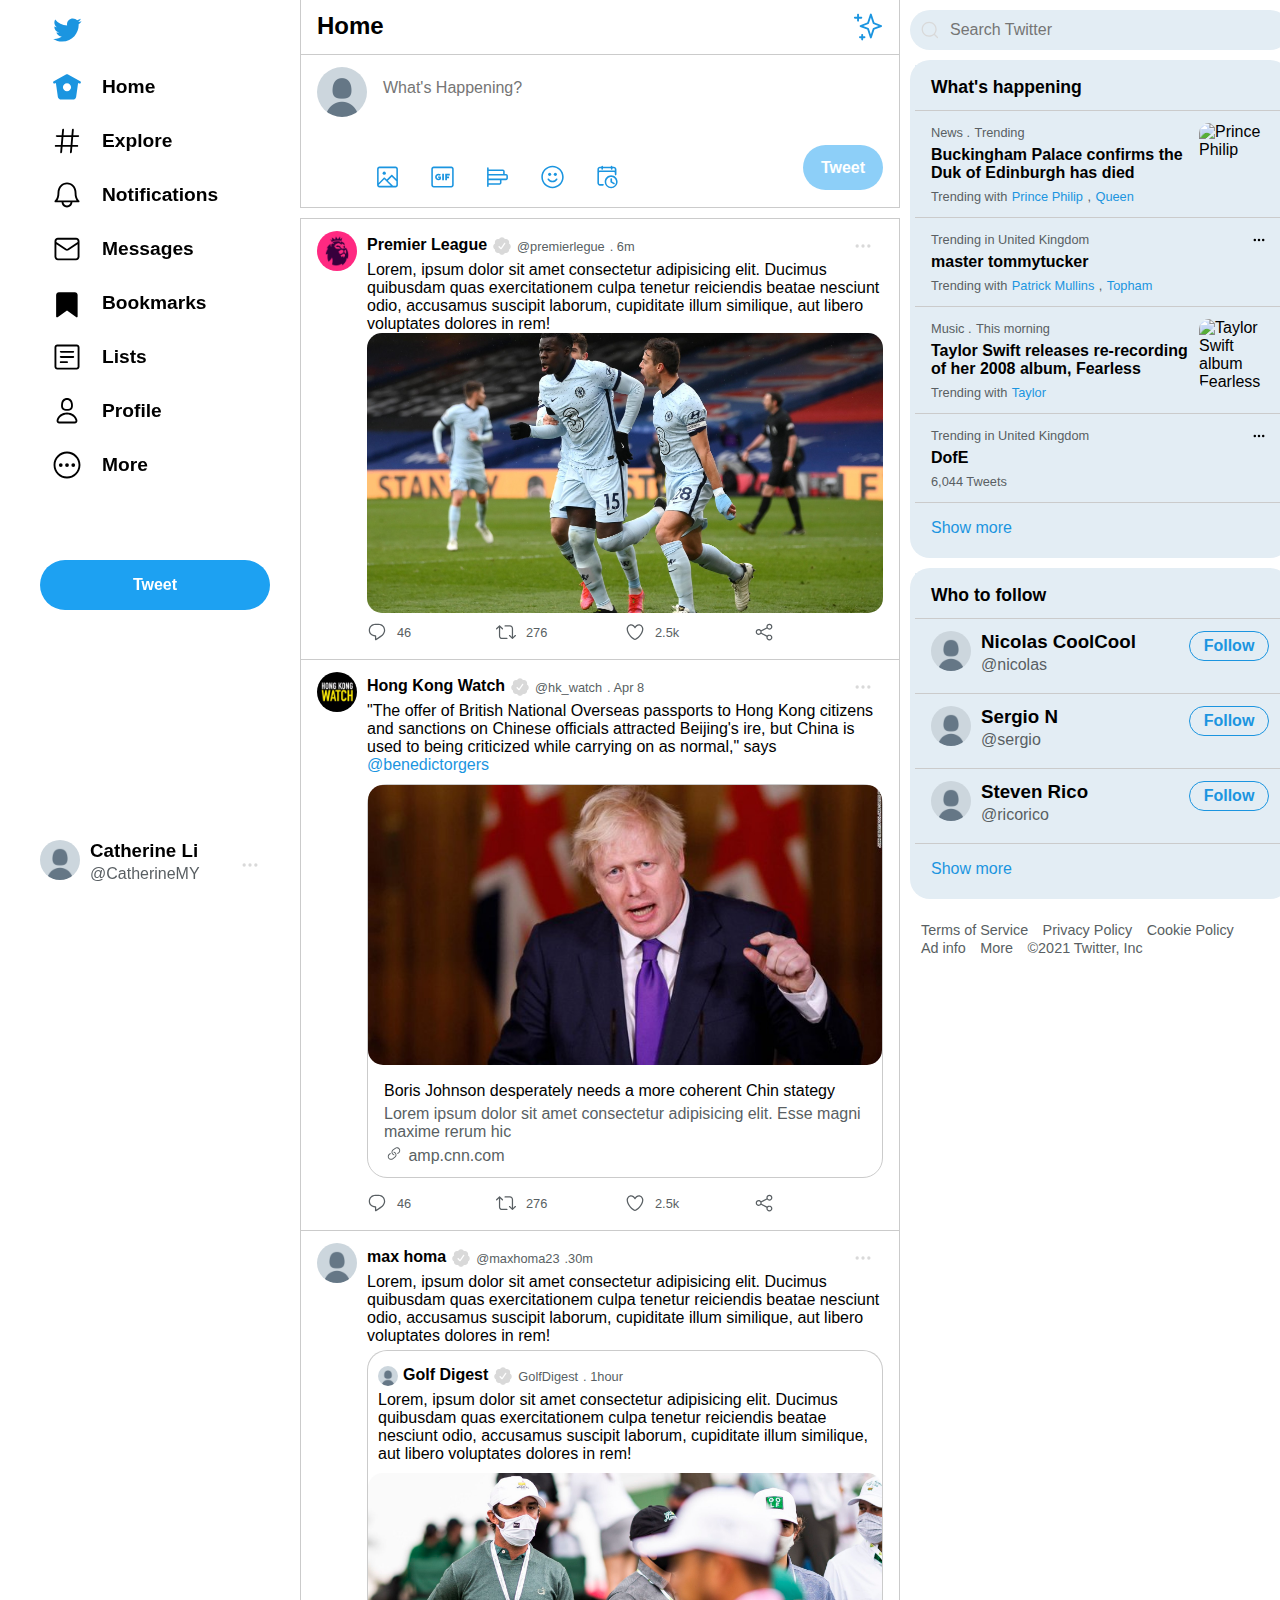
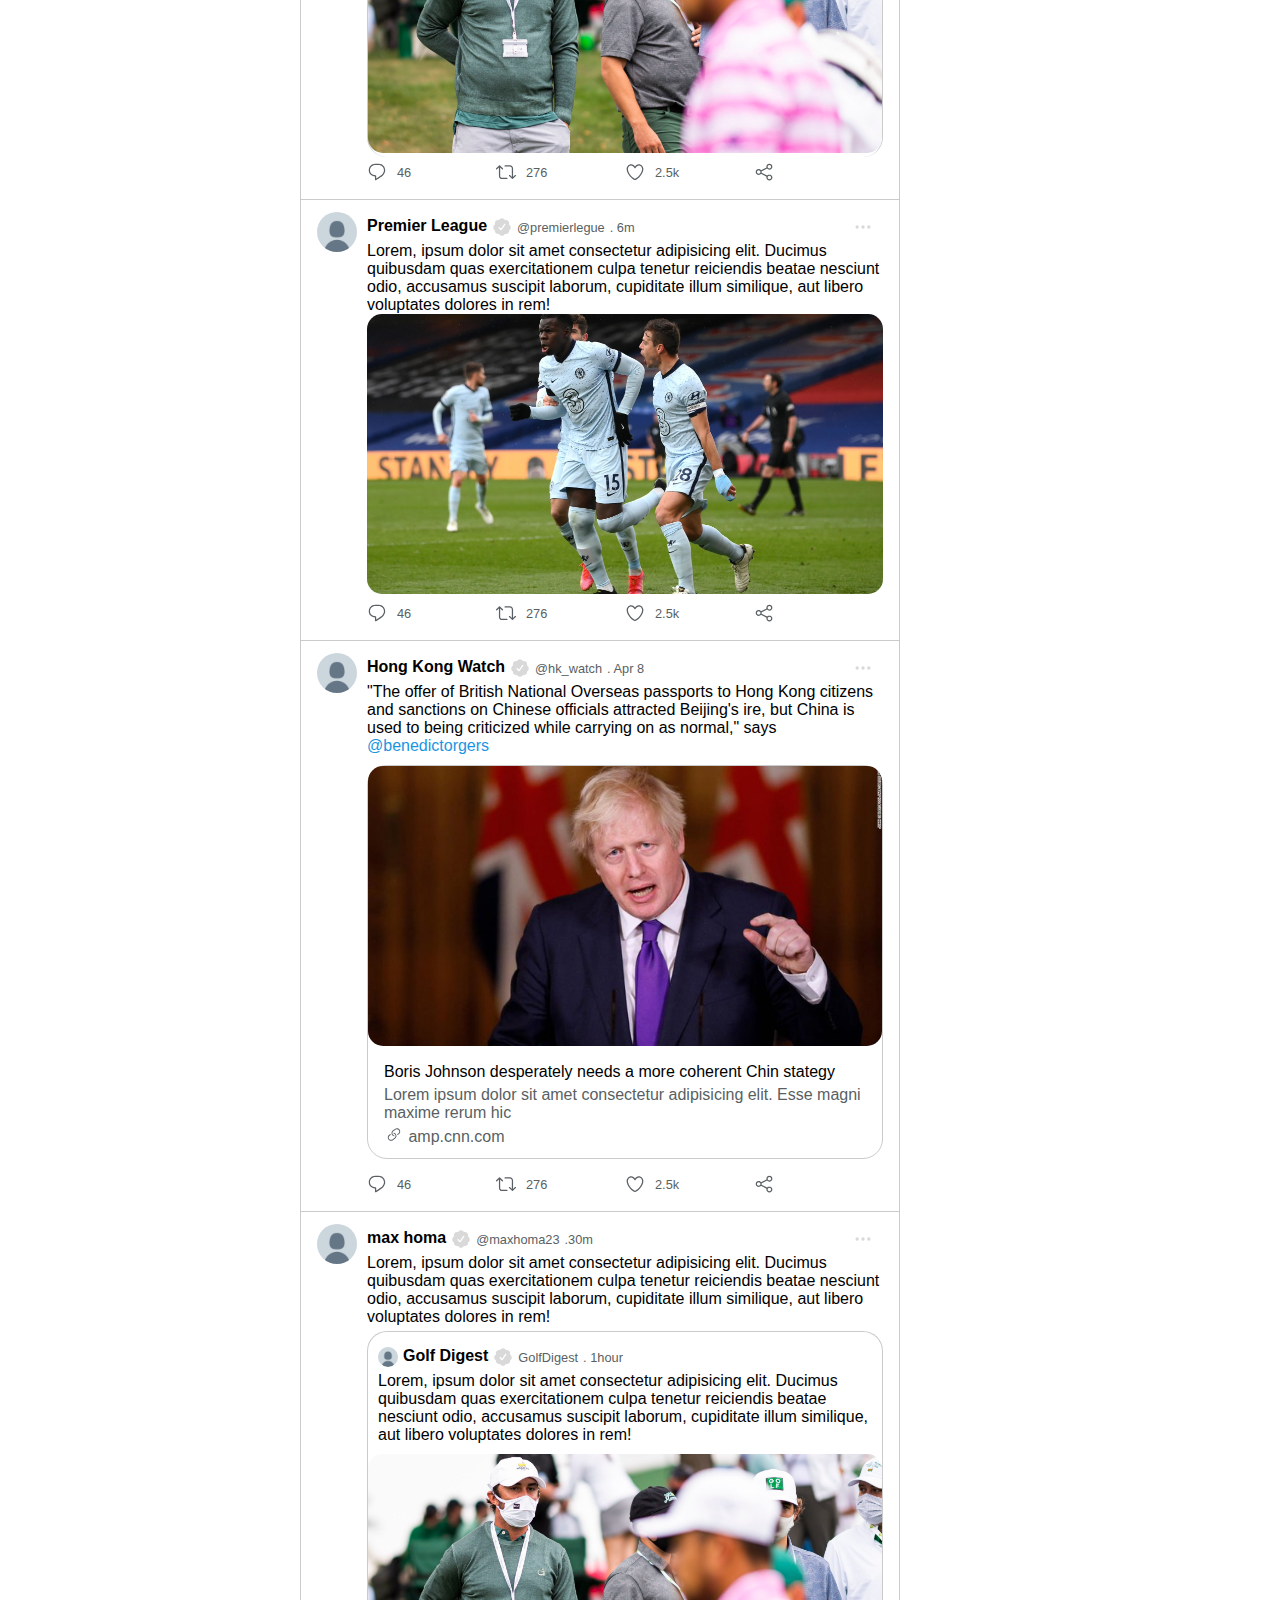
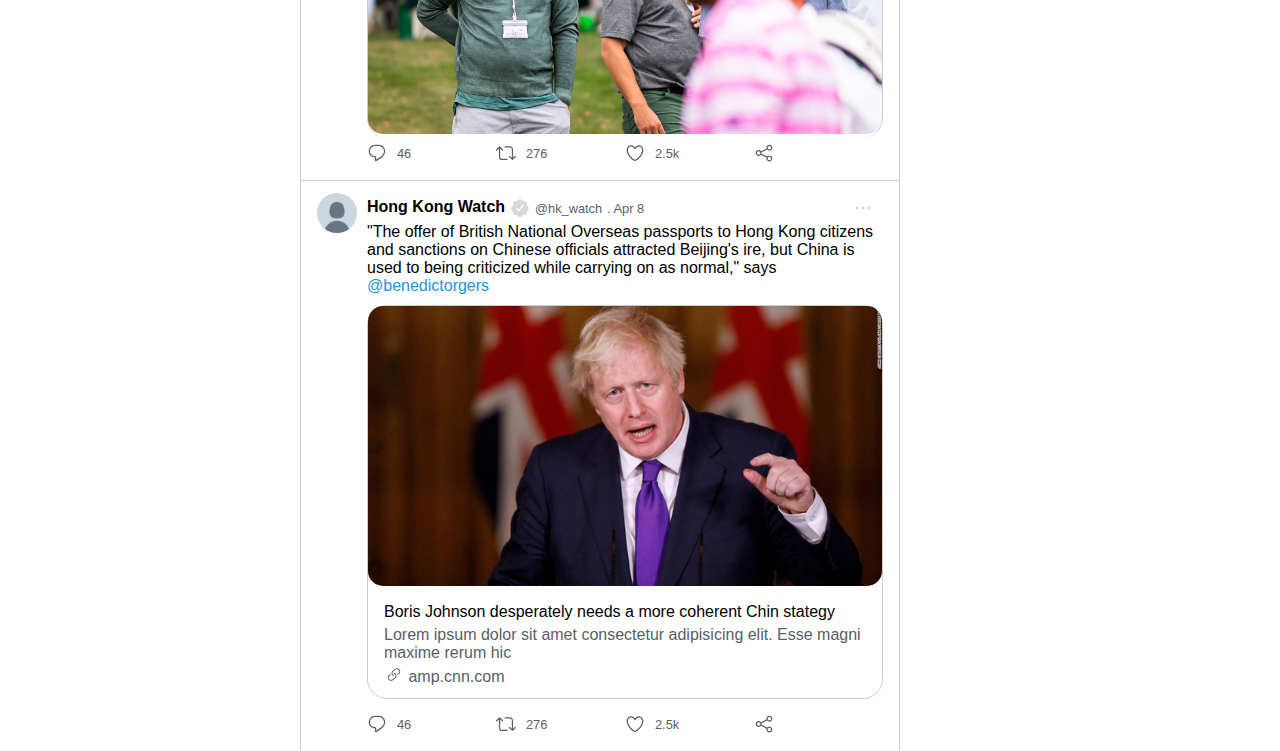
==== lightmode.html @ 5faef969 "first commit" ====
<!DOCTYPE html>
<html lang="en">
<head>
    <meta charset="UTF-8">
    <meta http-equiv="X-UA-Compatible" content="IE=edge">
    <meta name="viewport" content="width=device-width, initial-scale=1.0">
    <title>Twitter.lightmode</title>
    <link rel="stylesheet" href="style.css">
</head>
<body class="light">
  
    <div class="left-menu light">
        
        <div class="icon">
            <a href="index.html">
                <svg class="twitter" 
                fill="#d9d9d9" 
                viewBox="0 0 24 24" 
                height="30" 
                width="30">
                <g><path d="M23.643 4.937c-.835.37-1.732.62-2.675.733.962-.576 1.7-1.49 2.048-2.578-.9.534-1.897.922-2.958 1.13-.85-.904-2.06-1.47-3.4-1.47-2.572 0-4.658 2.086-4.658 4.66 0 .364.042.718.12 1.06-3.873-.195-7.304-2.05-9.602-4.868-.4.69-.63 1.49-.63 2.342 0 1.616.823 3.043 2.072 3.878-.764-.025-1.482-.234-2.11-.583v.06c0 2.257 1.605 4.14 3.737 4.568-.392.106-.803.162-1.227.162-.3 0-.593-.028-.877-.082.593 1.85 2.313 3.198 4.352 3.234-1.595 1.25-3.604 1.995-5.786 1.995-.376 0-.747-.022-1.112-.065 2.062 1.323 4.51 2.093 7.14 2.093 8.57 0 13.255-7.098 13.255-13.254 0-.2-.005-.402-.014-.602.91-.658 1.7-1.477 2.323-2.41z"></path>
                </g></svg>
            </a>
           
            </div>
        <nav>
            <ul>
                <li>
                    <svg class="nav active-page" 
                    fill="#d9d9d9" 
                    viewBox="0 0 24 24" 
                    height="30" 
                    width="30" ><g><path d="M22.58 7.35L12.475 1.897c-.297-.16-.654-.16-.95 0L1.425 7.35c-.486.264-.667.87-.405 1.356.18.335.525.525.88.525.16 0 .324-.038.475-.12l.734-.396 1.59 11.25c.216 1.214 1.31 2.062 2.66 2.062h9.282c1.35 0 2.444-.848 2.662-2.088l1.588-11.225.737.398c.485.263 1.092.082 1.354-.404.263-.486.08-1.093-.404-1.355zM12 15.435c-1.795 0-3.25-1.455-3.25-3.25s1.455-3.25 3.25-3.25 3.25 1.455 3.25 3.25-1.455 3.25-3.25 3.25z"></path></g></svg>
                    <span>Home</span>
                </li>
                <li>
                    <svg class="nav" 
                    fill="#d9d9d9" 
                    viewBox="0 0 24 24" 
                    height="30" 
                    width="30" ><g>
                        <path d="M21 7.337h-3.93l.372-4.272c.036-.412-.27-.775-.682-.812-.417-.03-.776.27-.812.683l-.383 4.4h-6.32l.37-4.27c.037-.413-.27-.776-.68-.813-.42-.03-.777.27-.813.683l-.382 4.4H3.782c-.414 0-.75.337-.75.75s.336.75.75.75H7.61l-.55 6.327H3c-.414 0-.75.336-.75.75s.336.75.75.75h3.93l-.372 4.272c-.036.412.27.775.682.812l.066.003c.385 0 .712-.295.746-.686l.383-4.4h6.32l-.37 4.27c-.036.413.27.776.682.813l.066.003c.385 0 .712-.295.746-.686l.382-4.4h3.957c.413 0 .75-.337.75-.75s-.337-.75-.75-.75H16.39l.55-6.327H21c.414 0 .75-.336.75-.75s-.336-.75-.75-.75zm-6.115 7.826h-6.32l.55-6.326h6.32l-.55 6.326z"></path></g></svg>
                        <span>Explore</span>
                </li>
                <li>
                    <svg class="nav" 
                    fill="#d9d9d9" 
                    viewBox="0 0 24 24" 
                    height="30" 
                    width="30" >
                    <g>
                        <path d="M21.697 16.468c-.02-.016-2.14-1.64-2.103-6.03.02-2.532-.812-4.782-2.347-6.335C15.872 2.71 14.01 1.94 12.005 1.93h-.013c-2.004.01-3.866.78-5.242 2.174-1.534 1.553-2.368 3.802-2.346 6.334.037 4.33-2.02 5.967-2.102 6.03-.26.193-.366.53-.265.838.102.308.39.515.712.515h4.92c.102 2.31 1.997 4.16 4.33 4.16s4.226-1.85 4.327-4.16h4.922c.322 0 .61-.206.71-.514.103-.307-.003-.645-.263-.838zM12 20.478c-1.505 0-2.73-1.177-2.828-2.658h5.656c-.1 1.48-1.323 2.66-2.828 2.66zM4.38 16.32c.74-1.132 1.548-3.028 1.524-5.896-.018-2.16.644-3.982 1.913-5.267C8.91 4.05 10.397 3.437 12 3.43c1.603.008 3.087.62 4.18 1.728 1.27 1.285 1.933 3.106 1.915 5.267-.024 2.868.785 4.765 1.525 5.896H4.38z"></path>
                    </g></svg>
                    <span>Notifications</span>
                </li>
                <li>
                    <svg class="nav" 
                    fill="#d9d9d9" 
                    viewBox="0 0 24 24" 
                    height="30" 
                    width="30" >
                    <g>
                        <path d="M19.25 3.018H4.75C3.233 3.018 2 4.252 2 5.77v12.495c0 1.518 1.233 2.753 2.75 2.753h14.5c1.517 0 2.75-1.235 2.75-2.753V5.77c0-1.518-1.233-2.752-2.75-2.752zm-14.5 1.5h14.5c.69 0 1.25.56 1.25 1.25v.714l-8.05 5.367c-.273.18-.626.182-.9-.002L3.5 6.482v-.714c0-.69.56-1.25 1.25-1.25zm14.5 14.998H4.75c-.69 0-1.25-.56-1.25-1.25V8.24l7.24 4.83c.383.256.822.384 1.26.384.44 0 .877-.128 1.26-.383l7.24-4.83v10.022c0 .69-.56 1.25-1.25 1.25z"></path></g></svg>
                   <span>Messages</span>
                </li>
                <li>
                    <svg class="nav" 
                    fill="#d9d9d9" 
                    viewBox="0 0 24 24" 
                    height="30" 
                    width="30" >
                    <g>
                        <path d="M19.9 23.5c-.2 0-.3 0-.4-.1L12 17.9l-7.5 5.4c-.2.2-.5.2-.8.1-.2-.1-.4-.4-.4-.7V5.6c0-1.2 1-2.2 2.2-2.2h12.8c1.2 0 2.2 1 2.2 2.2v17.1c0 .3-.2.5-.4.7 0 .1-.1.1-.2.1z"></path>
                    </g></svg>
                    <span>Bookmarks</span>
                </li>
                
                <li>
                    <svg class="nav" 
                    fill="#d9d9d9" 
                    viewBox="0 0 24 24" 
                    height="30" 
                    width="30" >
                    <g>
                        <path d="M19.75 22H4.25C3.01 22 2 20.99 2 19.75V4.25C2 3.01 3.01 2 4.25 2h15.5C20.99 2 22 3.01 22 4.25v15.5c0 1.24-1.01 2.25-2.25 2.25zM4.25 3.5c-.414 0-.75.337-.75.75v15.5c0 .413.336.75.75.75h15.5c.414 0 .75-.337.75-.75V4.25c0-.413-.336-.75-.75-.75H4.25z"></path>
                        <path d="M17 8.64H7c-.414 0-.75-.337-.75-.75s.336-.75.75-.75h10c.414 0 .75.335.75.75s-.336.75-.75.75zm0 4.11H7c-.414 0-.75-.336-.75-.75s.336-.75.75-.75h10c.414 0 .75.336.75.75s-.336.75-.75.75zm-5 4.11H7c-.414 0-.75-.335-.75-.75s.336-.75.75-.75h5c.414 0 .75.337.75.75s-.336.75-.75.75z"></path>
                    </g></svg>
                    <span>Lists</span>
                </li>
                <li>
                    <svg class="nav" 
                    fill="#d9d9d9" 
                    viewBox="0 0 24 24" 
                    height="30" 
                    width="30" >
                    <g>
                        <path d="M12 11.816c1.355 0 2.872-.15 3.84-1.256.814-.93 1.078-2.368.806-4.392-.38-2.825-2.117-4.512-4.646-4.512S7.734 3.343 7.354 6.17c-.272 2.022-.008 3.46.806 4.39.968 1.107 2.485 1.256 3.84 1.256zM8.84 6.368c.162-1.2.787-3.212 3.16-3.212s2.998 2.013 3.16 3.212c.207 1.55.057 2.627-.45 3.205-.455.52-1.266.743-2.71.743s-2.255-.223-2.71-.743c-.507-.578-.657-1.656-.45-3.205zm11.44 12.868c-.877-3.526-4.282-5.99-8.28-5.99s-7.403 2.464-8.28 5.99c-.172.692-.028 1.4.395 1.94.408.52 1.04.82 1.733.82h12.304c.693 0 1.325-.3 1.733-.82.424-.54.567-1.247.394-1.94zm-1.576 1.016c-.126.16-.316.246-.552.246H5.848c-.235 0-.426-.085-.552-.246-.137-.174-.18-.412-.12-.654.71-2.855 3.517-4.85 6.824-4.85s6.114 1.994 6.824 4.85c.06.242.017.48-.12.654z"></path> </g></svg>
                    <span>Profile</span>
                </li>
                <li>
                    <svg class="nav" 
                    fill="#d9d9d9" 
                    viewBox="0 0 24 24" 
                    height="30" 
                    width="30" >
                    <g><circle cx="17" cy="12" r="1.5"></circle><circle cx="12" cy="12" r="1.5"></circle><circle cx="7" cy="12" r="1.5"></circle><path d="M12 22.75C6.072 22.75 1.25 17.928 1.25 12S6.072 1.25 12 1.25 22.75 6.072 22.75 12 17.928 22.75 12 22.75zm0-20C6.9 2.75 2.75 6.9 2.75 12S6.9 21.25 12 21.25s9.25-4.15 9.25-9.25S17.1 2.75 12 2.75z"></path></g>
                </svg>
                <span>More</span>
                </li>
            </ul>
            </nav>
        <div class="create-tweet">
            <a class="big-button" href=".">Tweet</a>
            <a class="small-button" href=".">
                <svg class="twitter-icon" 
                fill="#d9d9d9" 
                viewBox="0 0 24 24" 
                height="30" 
                width="30">
                <g><path d="M8.8 7.2H5.6V3.9c0-.4-.3-.8-.8-.8s-.7.4-.7.8v3.3H.8c-.4 0-.8.3-.8.8s.3.8.8.8h3.3v3.3c0 .4.3.8.8.8s.8-.3.8-.8V8.7H9c.4 0 .8-.3.8-.8s-.5-.7-1-.7zm15-4.9v-.1h-.1c-.1 0-9.2 1.2-14.4 11.7-3.8 7.6-3.6 9.9-3.3 9.9.3.1 3.4-6.5 6.7-9.2 5.2-1.1 6.6-3.6 6.6-3.6s-1.5.2-2.1.2c-.8 0-1.4-.2-1.7-.3 1.3-1.2 2.4-1.5 3.5-1.7.9-.2 1.8-.4 3-1.2 2.2-1.6 1.9-5.5 1.8-5.7z"></path></g>
                </svg>
            </a>
        </div>
        <div class="account-tag">
            <img class="avatar" src="assets/icons/avatar.png" alt="avatar">
            <div class="account-name">
                <h3>Catherine Li</h3>
                <p>@CatherineMY</p>
            </div>
            <svg class="more-icon" 
                    fill="#d9d9d9" 
                    viewBox="0 0 24 24" 
                    height="20" 
                    width="20" >
            <g><circle cx="5" cy="12" r="2"></circle><circle cx="12" cy="12" r="2"></circle><circle cx="19" cy="12" r="2"></circle></g>
            </svg>
        </div>
    </div>

    <main class="light">
        <header>
            <img class="avatar" src="/assets/icons/avatar.png" alt="avatar">
            <h1>Home</h1>
                <div class="icon-container">
                    <svg class="top-tweet" 
                    fill="#d9d9d9" 
                    viewBox="0 0 24 24" 
                    height="30" 
                    width="30">
                    <g><path d="M22.772 10.506l-5.618-2.192-2.16-6.5c-.102-.307-.39-.514-.712-.514s-.61.207-.712.513l-2.16 6.5-5.62 2.192c-.287.112-.477.39-.477.7s.19.585.478.698l5.62 2.192 2.16 6.5c.102.306.39.513.712.513s.61-.207.712-.513l2.16-6.5 5.62-2.192c.287-.112.477-.39.477-.7s-.19-.585-.478-.697zm-6.49 2.32c-.208.08-.37.25-.44.46l-1.56 4.695-1.56-4.693c-.07-.21-.23-.38-.438-.462l-4.155-1.62 4.154-1.622c.208-.08.37-.25.44-.462l1.56-4.693 1.56 4.694c.07.212.23.382.438.463l4.155 1.62-4.155 1.622zM6.663 3.812h-1.88V2.05c0-.414-.337-.75-.75-.75s-.75.336-.75.75v1.762H1.5c-.414 0-.75.336-.75.75s.336.75.75.75h1.782v1.762c0 .414.336.75.75.75s.75-.336.75-.75V5.312h1.88c.415 0 .75-.336.75-.75s-.335-.75-.75-.75zm2.535 15.622h-1.1v-1.016c0-.414-.335-.75-.75-.75s-.75.336-.75.75v1.016H5.57c-.414 0-.75.336-.75.75s.336.75.75.75H6.6v1.016c0 .414.335.75.75.75s.75-.336.75-.75v-1.016h1.098c.414 0 .75-.336.75-.75s-.336-.75-.75-.75z"></path></g>
                    </svg>
                </div>
                
        </header>
        
        <section class="content">
            <div class="create-tweet">
                <img class="avatar" src="assets/icons/avatar.png" alt="avatar">
                <form>
                    <textarea class="add-caption" rows="3" placeholder="What's Happening?" required></textarea>
                    <ul class="tweet-function">
                    <li><svg class="function" 
                        fill="#d9d9d9" 
                        viewBox="0 0 24 24" 
                        height="30" 
                        width="30">
                        <g><path d="M19.75 2H4.25C3.01 2 2 3.01 2 4.25v15.5C2 20.99 3.01 22 4.25 22h15.5c1.24 0 2.25-1.01 2.25-2.25V4.25C22 3.01 20.99 2 19.75 2zM4.25 3.5h15.5c.413 0 .75.337.75.75v9.676l-3.858-3.858c-.14-.14-.33-.22-.53-.22h-.003c-.2 0-.393.08-.532.224l-4.317 4.384-1.813-1.806c-.14-.14-.33-.22-.53-.22-.193-.03-.395.08-.535.227L3.5 17.642V4.25c0-.413.337-.75.75-.75zm-.744 16.28l5.418-5.534 6.282 6.254H4.25c-.402 0-.727-.322-.744-.72zm16.244.72h-2.42l-5.007-4.987 3.792-3.85 4.385 4.384v3.703c0 .413-.337.75-.75.75z"></path><circle cx="8.868" cy="8.309" r="1.542"></circle></g>
                    </svg></li>
                    <li><svg class="function" 
                        fill="#d9d9d9" 
                        viewBox="0 0 24 24" 
                        height="30" 
                        width="30">
                        <g><path d="M19 10.5V8.8h-4.4v6.4h1.7v-2h2v-1.7h-2v-1H19zm-7.3-1.7h1.7v6.4h-1.7V8.8zm-3.6 1.6c.4 0 .9.2 1.2.5l1.2-1C9.9 9.2 9 8.8 8.1 8.8c-1.8 0-3.2 1.4-3.2 3.2s1.4 3.2 3.2 3.2c1 0 1.8-.4 2.4-1.1v-2.5H7.7v1.2h1.2v.6c-.2.1-.5.2-.8.2-.9 0-1.6-.7-1.6-1.6 0-.8.7-1.6 1.6-1.6z"></path><path d="M20.5 2.02h-17c-1.24 0-2.25 1.007-2.25 2.247v15.507c0 1.238 1.01 2.246 2.25 2.246h17c1.24 0 2.25-1.008 2.25-2.246V4.267c0-1.24-1.01-2.247-2.25-2.247zm.75 17.754c0 .41-.336.746-.75.746h-17c-.414 0-.75-.336-.75-.746V4.267c0-.412.336-.747.75-.747h17c.414 0 .75.335.75.747v15.507z"></path></g>
                    </svg></li>
                    <li><svg class="function" 
                        fill="#d9d9d9" 
                        viewBox="0 0 24 24" 
                        height="30" 
                        width="30">
                        <g><path d="M20.222 9.16h-1.334c.015-.09.028-.182.028-.277V6.57c0-.98-.797-1.777-1.778-1.777H3.5V3.358c0-.414-.336-.75-.75-.75s-.75.336-.75.75V20.83c0 .415.336.75.75.75s.75-.335.75-.75v-1.434h10.556c.98 0 1.778-.797 1.778-1.777v-2.313c0-.095-.014-.187-.028-.278h4.417c.98 0 1.778-.798 1.778-1.778v-2.31c0-.983-.797-1.78-1.778-1.78zM17.14 6.293c.152 0 .277.124.277.277v2.31c0 .154-.125.28-.278.28H3.5V6.29h13.64zm-2.807 9.014v2.312c0 .153-.125.277-.278.277H3.5v-2.868h10.556c.153 0 .277.126.277.28zM20.5 13.25c0 .153-.125.277-.278.277H3.5V10.66h16.722c.153 0 .278.124.278.277v2.313z"></path></g>
                    </svg></li>
                    <li><svg class="function" 
                        fill="#d9d9d9" 
                        viewBox="0 0 24 24" 
                        height="30" 
                        width="30">
                        <g><path d="M12 22.75C6.072 22.75 1.25 17.928 1.25 12S6.072 1.25 12 1.25 22.75 6.072 22.75 12 17.928 22.75 12 22.75zm0-20C6.9 2.75 2.75 6.9 2.75 12S6.9 21.25 12 21.25s9.25-4.15 9.25-9.25S17.1 2.75 12 2.75z"></path><path d="M12 17.115c-1.892 0-3.633-.95-4.656-2.544-.224-.348-.123-.81.226-1.035.348-.226.812-.124 1.036.226.747 1.162 2.016 1.855 3.395 1.855s2.648-.693 3.396-1.854c.224-.35.688-.45 1.036-.225.35.224.45.688.226 1.036-1.025 1.594-2.766 2.545-4.658 2.545z"></path><circle cx="14.738" cy="9.458" r="1.478"></circle><circle cx="9.262" cy="9.458" r="1.478"></circle></g>
                    </svg></li>
                    <li><svg class="function" 
                        fill="#d9d9d9" 
                        viewBox="0 0 24 24" 
                        height="30" 
                        width="30">
                        <g><path d="M-37.9 18c-.1-.1-.1-.1-.1-.2.1 0 .1.1.1.2z"></path><path d="M-37.9 18c-.1-.1-.1-.1-.1-.2.1 0 .1.1.1.2zM18 2.2h-1.3v-.3c0-.4-.3-.8-.8-.8-.4 0-.8.3-.8.8v.3H7.7v-.3c0-.4-.3-.8-.8-.8-.4 0-.8.3-.8.8v.3H4.8c-1.4 0-2.5 1.1-2.5 2.5v13.1c0 1.4 1.1 2.5 2.5 2.5h2.9c.4 0 .8-.3.8-.8 0-.4-.3-.8-.8-.8H4.8c-.6 0-1-.5-1-1V7.9c0-.3.4-.7 1-.7H18c.6 0 1 .4 1 .7v1.8c0 .4.3.8.8.8.4 0 .8-.3.8-.8v-5c-.1-1.4-1.2-2.5-2.6-2.5zm1 3.7c-.3-.1-.7-.2-1-.2H4.8c-.4 0-.7.1-1 .2V4.7c0-.6.5-1 1-1h1.3v.5c0 .4.3.8.8.8.4 0 .8-.3.8-.8v-.5h7.5v.5c0 .4.3.8.8.8.4 0 .8-.3.8-.8v-.5H18c.6 0 1 .5 1 1v1.2z"></path><path d="M15.5 10.4c-3.4 0-6.2 2.8-6.2 6.2 0 3.4 2.8 6.2 6.2 6.2 3.4 0 6.2-2.8 6.2-6.2 0-3.4-2.8-6.2-6.2-6.2zm0 11c-2.6 0-4.7-2.1-4.7-4.7s2.1-4.7 4.7-4.7 4.7 2.1 4.7 4.7c0 2.5-2.1 4.7-4.7 4.7z"></path><path d="M18.9 18.7c-.1.2-.4.4-.6.4-.1 0-.3 0-.4-.1l-3.1-2v-3c0-.4.3-.8.8-.8.4 0 .8.3.8.8v2.2l2.4 1.5c.2.2.3.6.1 1z"></path></g>
                    </svg></li>
                </ul>
                <button class="post-tweet" type="submit">Tweet</button>
                </form>
            </div>

            <div class="tweet-media-upload">
                <img class="avatar" src="assets/images/PremierLeague.jpeg" alt="avatar">
                <div>
                    <div class="tweet-header">
                        <div class="tweet-account-name">
                            <h2>Premier League</h2>
                            
                            <svg class="verified" 
                                fill="#d9d9d9" 
                                viewBox="0 0 24 24" 
                                height="30" 
                                width="30">
                                <g><path d="M22.5 12.5c0-1.58-.875-2.95-2.148-3.6.154-.435.238-.905.238-1.4 0-2.21-1.71-3.998-3.818-3.998-.47 0-.92.084-1.336.25C14.818 2.415 13.51 1.5 12 1.5s-2.816.917-3.437 2.25c-.415-.165-.866-.25-1.336-.25-2.11 0-3.818 1.79-3.818 4 0 .494.083.964.237 1.4-1.272.65-2.147 2.018-2.147 3.6 0 1.495.782 2.798 1.942 3.486-.02.17-.032.34-.032.514 0 2.21 1.708 4 3.818 4 .47 0 .92-.086 1.335-.25.62 1.334 1.926 2.25 3.437 2.25 1.512 0 2.818-.916 3.437-2.25.415.163.865.248 1.336.248 2.11 0 3.818-1.79 3.818-4 0-.174-.012-.344-.033-.513 1.158-.687 1.943-1.99 1.943-3.484zm-6.616-3.334l-4.334 6.5c-.145.217-.382.334-.625.334-.143 0-.288-.04-.416-.126l-.115-.094-2.415-2.415c-.293-.293-.293-.768 0-1.06s.768-.294 1.06 0l1.77 1.767 3.825-5.74c.23-.345.696-.436 1.04-.207.346.23.44.696.21 1.04z"></path></g>
                            </svg>
                        
                            <span>@premierlegue</span>
                            <span>. 6m</p></span>
                        <section class="hover-account-card">
                                <div class="account-tag">
                                    <img src="/assets/images/PremierLeague.jpeg" alt="Premierleague icon">
                                    <h2>Premier League</h2>
                                     <svg class="verified" 
                                            fill="#d9d9d9" 
                                            viewBox="0 0 24 24" 
                                            height="30" 
                                            width="30">
                                            <g><path d="M22.5 12.5c0-1.58-.875-2.95-2.148-3.6.154-.435.238-.905.238-1.4 0-2.21-1.71-3.998-3.818-3.998-.47 0-.92.084-1.336.25C14.818 2.415 13.51 1.5 12 1.5s-2.816.917-3.437 2.25c-.415-.165-.866-.25-1.336-.25-2.11 0-3.818 1.79-3.818 4 0 .494.083.964.237 1.4-1.272.65-2.147 2.018-2.147 3.6 0 1.495.782 2.798 1.942 3.486-.02.17-.032.34-.032.514 0 2.21 1.708 4 3.818 4 .47 0 .92-.086 1.335-.25.62 1.334 1.926 2.25 3.437 2.25 1.512 0 2.818-.916 3.437-2.25.415.163.865.248 1.336.248 2.11 0 3.818-1.79 3.818-4 0-.174-.012-.344-.033-.513 1.158-.687 1.943-1.99 1.943-3.484zm-6.616-3.334l-4.334 6.5c-.145.217-.382.334-.625.334-.143 0-.288-.04-.416-.126l-.115-.094-2.415-2.415c-.293-.293-.293-.768 0-1.06s.768-.294 1.06 0l1.77 1.767 3.825-5.74c.23-.345.696-.436 1.04-.207.346.23.44.696.21 1.04z"></path></g>
                                        </svg>
                                    
                                        <span>@premierlegue</span>
                                </div>
                                    <button class="status" > 
                                        <p class="fol">Following</p>
                                        <p class="unfol">Unfollow</p>    
                                    </button>
                                <div class="account-details">
                                        <p>Lorem ipsum dolor sit amet praesentium, dolorum recusandae vitae quis soluta voluptas repellat nulla quasi aliquam blanditiis voluptatum omnis, laboriosam architecto.</p>
                                        <strong>734</strong>
                                        <span> Following</span> 
                                        <strong>415k</strong>
                                        <span>Followers</span>
                                        <span>Not followed by anyone you're following</span>
                                    </div>
                                    </section>
                        </div>
                        <div class="icon-container">
                                <svg class="more-icon" 
                                fill="#d9d9d9" 
                                viewBox="0 0 24 24" 
                                height="20" 
                                width="20" >
                                <g><circle cx="5" cy="12" r="2"></circle><circle cx="12" cy="12" r="2"></circle><circle cx="19" cy="12" r="2"></circle></g>
                                </svg>
                            </div>


                       </div>  
                    
                    <article>
                        <p>Lorem, ipsum dolor sit amet consectetur adipisicing elit. Ducimus quibusdam quas exercitationem culpa tenetur reiciendis beatae nesciunt odio, accusamus suscipit laborum, cupiditate illum similique, aut libero voluptates dolores in rem!</p>
                        <img src="assets/images/post-image-1.jpeg" alt="HALF-TIME Crystal Palace 0-3 Chelsea">
                    </article>
                    <ul class="tweet-action-bar">
                        <li>
                                 <svg class="tweet-action" 
                                fill="#d9d9d9" 
                                viewBox="0 0 24 24" 
                                height="30" 
                                width="30" >
                                <g><path d="M14.046 2.242l-4.148-.01h-.002c-4.374 0-7.8 3.427-7.8 7.802 0 4.098 3.186 7.206 7.465 7.37v3.828c0 .108.044.286.12.403.142.225.384.347.632.347.138 0 .277-.038.402-.118.264-.168 6.473-4.14 8.088-5.506 1.902-1.61 3.04-3.97 3.043-6.312v-.017c-.006-4.367-3.43-7.787-7.8-7.788zm3.787 12.972c-1.134.96-4.862 3.405-6.772 4.643V16.67c0-.414-.335-.75-.75-.75h-.396c-3.66 0-6.318-2.476-6.318-5.886 0-3.534 2.768-6.302 6.3-6.302l4.147.01h.002c3.532 0 6.3 2.766 6.302 6.296-.003 1.91-.942 3.844-2.514 5.176z"></path></g>
                            </svg>
                            <span>46</span>
                        </li>

                        <li>
                            <svg class="tweet-action" 
                            fill="#d9d9d9" 
                            viewBox="0 0 24 24" 
                            height="30" 
                            width="30" >
                            <g><path d="M23.77 15.67c-.292-.293-.767-.293-1.06 0l-2.22 2.22V7.65c0-2.068-1.683-3.75-3.75-3.75h-5.85c-.414 0-.75.336-.75.75s.336.75.75.75h5.85c1.24 0 2.25 1.01 2.25 2.25v10.24l-2.22-2.22c-.293-.293-.768-.293-1.06 0s-.294.768 0 1.06l3.5 3.5c.145.147.337.22.53.22s.383-.072.53-.22l3.5-3.5c.294-.292.294-.767 0-1.06zm-10.66 3.28H7.26c-1.24 0-2.25-1.01-2.25-2.25V6.46l2.22 2.22c.148.147.34.22.532.22s.384-.073.53-.22c.293-.293.293-.768 0-1.06l-3.5-3.5c-.293-.294-.768-.294-1.06 0l-3.5 3.5c-.294.292-.294.767 0 1.06s.767.293 1.06 0l2.22-2.22V16.7c0 2.068 1.683 3.75 3.75 3.75h5.85c.414 0 .75-.336.75-.75s-.337-.75-.75-.75z"></path></g>
                            </svg>
                        <span>276</span>
                    </li>

                        <li>
                            <svg class="tweet-action" 
                            fill="#d9d9d9" 
                            viewBox="0 0 24 24" 
                            height="30" 
                            width="30" >
                            <g><path d="M12 21.638h-.014C9.403 21.59 1.95 14.856 1.95 8.478c0-3.064 2.525-5.754 5.403-5.754 2.29 0 3.83 1.58 4.646 2.73.814-1.148 2.354-2.73 4.645-2.73 2.88 0 5.404 2.69 5.404 5.755 0 6.376-7.454 13.11-10.037 13.157H12zM7.354 4.225c-2.08 0-3.903 1.988-3.903 4.255 0 5.74 7.034 11.596 8.55 11.658 1.518-.062 8.55-5.917 8.55-11.658 0-2.267-1.823-4.255-3.903-4.255-2.528 0-3.94 2.936-3.952 2.965-.23.562-1.156.562-1.387 0-.014-.03-1.425-2.965-3.954-2.965z"></path></g>
                        </svg>
                        <span>2.5k</span>
                    </li>
                        <li>
                            <svg class="tweet-action" 
                            fill="#d9d9d9" 
                            viewBox="0 0 24 24" 
                            height="30" 
                            width="30" >
                            <g><path d="M18.466 14.928c-1.118 0-2.106.525-2.765 1.328l-6.587-3.358c.066-.27.11-.55.11-.842 0-.287-.042-.562-.106-.83l6.575-3.32c.658.81 1.65 1.34 2.774 1.34 1.978 0 3.586-1.606 3.586-3.58s-1.608-3.58-3.586-3.58-3.586 1.606-3.586 3.58c0 .314.054.614.13.904L8.463 9.876c-.656-.846-1.672-1.4-2.824-1.4-1.98 0-3.588 1.606-3.588 3.58s1.61 3.58 3.587 3.58c1.146 0 2.158-.55 2.815-1.39l6.56 3.343c-.08.294-.135.598-.135.918 0 1.974 1.608 3.58 3.586 3.58s3.586-1.606 3.586-3.58-1.61-3.58-3.586-3.58zm0-11.34c1.15 0 2.086.932 2.086 2.078s-.936 2.08-2.086 2.08-2.086-.934-2.086-2.08.935-2.08 2.086-2.08zM5.64 14.134c-1.15 0-2.088-.933-2.088-2.08s.937-2.08 2.087-2.08 2.085.935 2.085 2.08-.936 2.08-2.086 2.08zm12.826 6.452c-1.15 0-2.086-.933-2.086-2.08s.936-2.08 2.086-2.08 2.086.935 2.086 2.08-.936 2.08-2.086 2.08z"></path></g>
                        </svg>
                    </li>
                    </ul>
                </div>
            </div>

            <div class="tweet-external-link">
                <img class="avatar" src="assets/images/hkwatch.jpeg" alt="avatar">
                <div>
                    <div class="tweet-header">
                        <div class="tweet-account-name">
                            <h2>Hong Kong Watch</h2>
                            <svg class="verified" 
                                fill="#d9d9d9" 
                                viewBox="0 0 24 24" 
                                height="30" 
                                width="30">
                                <g><path d="M22.5 12.5c0-1.58-.875-2.95-2.148-3.6.154-.435.238-.905.238-1.4 0-2.21-1.71-3.998-3.818-3.998-.47 0-.92.084-1.336.25C14.818 2.415 13.51 1.5 12 1.5s-2.816.917-3.437 2.25c-.415-.165-.866-.25-1.336-.25-2.11 0-3.818 1.79-3.818 4 0 .494.083.964.237 1.4-1.272.65-2.147 2.018-2.147 3.6 0 1.495.782 2.798 1.942 3.486-.02.17-.032.34-.032.514 0 2.21 1.708 4 3.818 4 .47 0 .92-.086 1.335-.25.62 1.334 1.926 2.25 3.437 2.25 1.512 0 2.818-.916 3.437-2.25.415.163.865.248 1.336.248 2.11 0 3.818-1.79 3.818-4 0-.174-.012-.344-.033-.513 1.158-.687 1.943-1.99 1.943-3.484zm-6.616-3.334l-4.334 6.5c-.145.217-.382.334-.625.334-.143 0-.288-.04-.416-.126l-.115-.094-2.415-2.415c-.293-.293-.293-.768 0-1.06s.768-.294 1.06 0l1.77 1.767 3.825-5.74c.23-.345.696-.436 1.04-.207.346.23.44.696.21 1.04z"></path></g>
                            </svg>
                            <span>@hk_watch</span>
                            <span>. Apr 8</p></span>
                            <section class="hover-account-card">
                                <div class="account-tag">
                                    <img src="/assets/images/hkwatch.jpeg" alt="Premierleague icon">
                                    <h2>Hong Kong Watch</h2>
                                     <svg class="verified" 
                                            fill="#d9d9d9" 
                                            viewBox="0 0 24 24" 
                                            height="30" 
                                            width="30">
                                            <g><path d="M22.5 12.5c0-1.58-.875-2.95-2.148-3.6.154-.435.238-.905.238-1.4 0-2.21-1.71-3.998-3.818-3.998-.47 0-.92.084-1.336.25C14.818 2.415 13.51 1.5 12 1.5s-2.816.917-3.437 2.25c-.415-.165-.866-.25-1.336-.25-2.11 0-3.818 1.79-3.818 4 0 .494.083.964.237 1.4-1.272.65-2.147 2.018-2.147 3.6 0 1.495.782 2.798 1.942 3.486-.02.17-.032.34-.032.514 0 2.21 1.708 4 3.818 4 .47 0 .92-.086 1.335-.25.62 1.334 1.926 2.25 3.437 2.25 1.512 0 2.818-.916 3.437-2.25.415.163.865.248 1.336.248 2.11 0 3.818-1.79 3.818-4 0-.174-.012-.344-.033-.513 1.158-.687 1.943-1.99 1.943-3.484zm-6.616-3.334l-4.334 6.5c-.145.217-.382.334-.625.334-.143 0-.288-.04-.416-.126l-.115-.094-2.415-2.415c-.293-.293-.293-.768 0-1.06s.768-.294 1.06 0l1.77 1.767 3.825-5.74c.23-.345.696-.436 1.04-.207.346.23.44.696.21 1.04z"></path></g>
                                        </svg>
                                    
                                        <span>@hkwatch</span>
                                </div>
                                    <button class="status" > 
                                        <p class="fol">Following</p>
                                        <p class="unfol">Unfollow</p>    
                                    </button>
                                <div class="account-details">
                                        <p>Lorem ipsum dolor sit amet praesentium, dolorum recusandae vitae quis soluta voluptas repellat nulla quasi aliquam blanditiis voluptatum omnis, laboriosam architecto.</p>
                                        <strong>734</strong>
                                        <span> Following</span> 
                                        <strong>415k</strong>
                                        <span>Followers</span>
                                        <span>Not followed by anyone you're following</span>
                                    </div>
                                    </section>
                        </div>
                        <div class="icon-container">
                            <svg class="more-icon" 
                            fill="#d9d9d9" 
                            viewBox="0 0 24 24" 
                            height="20" 
                            width="20" >
                            <g><circle cx="5" cy="12" r="2"></circle><circle cx="12" cy="12" r="2"></circle><circle cx="19" cy="12" r="2"></circle></g>
                            </svg>
                        </div>
                    </div>
                    <article>
                        <p>"The offer of British National Overseas passports to Hong Kong citizens and sanctions on Chinese officials attracted Beijing's ire, but China is used to being criticized while carrying on as normal," says <a href=".">@benedictorgers</a> </p>
                        <a class="link-card" href="https://amp.cnn.com" target="_blank">
                        <img src="assets/images/post-image-3.jpeg" alt="HALF-TIME Crystal Palace 0-3 Chelsea">
                        <div class="link-meta-content">
                            <h2>Boris Johnson desperately needs a more coherent Chin stategy</h2>
                            <p>Lorem ipsum dolor sit amet consectetur adipisicing elit. Esse magni maxime rerum hic</p>
                            <svg class="link-icon" 
                            fill="#d9d9d9" 
                            viewBox="0 0 24 24" 
                            height="20" 
                            width="20" >
                            <g><path d="M11.96 14.945c-.067 0-.136-.01-.203-.027-1.13-.318-2.097-.986-2.795-1.932-.832-1.125-1.176-2.508-.968-3.893s.942-2.605 2.068-3.438l3.53-2.608c2.322-1.716 5.61-1.224 7.33 1.1.83 1.127 1.175 2.51.967 3.895s-.943 2.605-2.07 3.438l-1.48 1.094c-.333.246-.804.175-1.05-.158-.246-.334-.176-.804.158-1.05l1.48-1.095c.803-.592 1.327-1.463 1.476-2.45.148-.988-.098-1.975-.69-2.778-1.225-1.656-3.572-2.01-5.23-.784l-3.53 2.608c-.802.593-1.326 1.464-1.475 2.45-.15.99.097 1.975.69 2.778.498.675 1.187 1.15 1.992 1.377.4.114.633.528.52.928-.092.33-.394.547-.722.547z"></path><path d="M7.27 22.054c-1.61 0-3.197-.735-4.225-2.125-.832-1.127-1.176-2.51-.968-3.894s.943-2.605 2.07-3.438l1.478-1.094c.334-.245.805-.175 1.05.158s.177.804-.157 1.05l-1.48 1.095c-.803.593-1.326 1.464-1.475 2.45-.148.99.097 1.975.69 2.778 1.225 1.657 3.57 2.01 5.23.785l3.528-2.608c1.658-1.225 2.01-3.57.785-5.23-.498-.674-1.187-1.15-1.992-1.376-.4-.113-.633-.527-.52-.927.112-.4.528-.63.926-.522 1.13.318 2.096.986 2.794 1.932 1.717 2.324 1.224 5.612-1.1 7.33l-3.53 2.608c-.933.693-2.023 1.026-3.105 1.026z"></path></g>
                            </svg>
                            <p>amp.cnn.com</p>
                        </div>
                        </a>
                    </article>
                    <ul class="tweet-action-bar">
                        <li>
                                 <svg class="tweet-action" 
                                fill="#d9d9d9" 
                                viewBox="0 0 24 24" 
                                height="30" 
                                width="30" >
                                <g><path d="M14.046 2.242l-4.148-.01h-.002c-4.374 0-7.8 3.427-7.8 7.802 0 4.098 3.186 7.206 7.465 7.37v3.828c0 .108.044.286.12.403.142.225.384.347.632.347.138 0 .277-.038.402-.118.264-.168 6.473-4.14 8.088-5.506 1.902-1.61 3.04-3.97 3.043-6.312v-.017c-.006-4.367-3.43-7.787-7.8-7.788zm3.787 12.972c-1.134.96-4.862 3.405-6.772 4.643V16.67c0-.414-.335-.75-.75-.75h-.396c-3.66 0-6.318-2.476-6.318-5.886 0-3.534 2.768-6.302 6.3-6.302l4.147.01h.002c3.532 0 6.3 2.766 6.302 6.296-.003 1.91-.942 3.844-2.514 5.176z"></path></g>
                            </svg>
                            <span>46</span>
                        </li>

                        <li>
                            <svg class="tweet-action" 
                            fill="#d9d9d9" 
                            viewBox="0 0 24 24" 
                            height="30" 
                            width="30" >
                            <g><path d="M23.77 15.67c-.292-.293-.767-.293-1.06 0l-2.22 2.22V7.65c0-2.068-1.683-3.75-3.75-3.75h-5.85c-.414 0-.75.336-.75.75s.336.75.75.75h5.85c1.24 0 2.25 1.01 2.25 2.25v10.24l-2.22-2.22c-.293-.293-.768-.293-1.06 0s-.294.768 0 1.06l3.5 3.5c.145.147.337.22.53.22s.383-.072.53-.22l3.5-3.5c.294-.292.294-.767 0-1.06zm-10.66 3.28H7.26c-1.24 0-2.25-1.01-2.25-2.25V6.46l2.22 2.22c.148.147.34.22.532.22s.384-.073.53-.22c.293-.293.293-.768 0-1.06l-3.5-3.5c-.293-.294-.768-.294-1.06 0l-3.5 3.5c-.294.292-.294.767 0 1.06s.767.293 1.06 0l2.22-2.22V16.7c0 2.068 1.683 3.75 3.75 3.75h5.85c.414 0 .75-.336.75-.75s-.337-.75-.75-.75z"></path></g>
                            </svg>
                        <span>276</span>
                    </li>

                        <li>
                            <svg class="tweet-action" 
                            fill="#d9d9d9" 
                            viewBox="0 0 24 24" 
                            height="30" 
                            width="30" >
                            <g><path d="M12 21.638h-.014C9.403 21.59 1.95 14.856 1.95 8.478c0-3.064 2.525-5.754 5.403-5.754 2.29 0 3.83 1.58 4.646 2.73.814-1.148 2.354-2.73 4.645-2.73 2.88 0 5.404 2.69 5.404 5.755 0 6.376-7.454 13.11-10.037 13.157H12zM7.354 4.225c-2.08 0-3.903 1.988-3.903 4.255 0 5.74 7.034 11.596 8.55 11.658 1.518-.062 8.55-5.917 8.55-11.658 0-2.267-1.823-4.255-3.903-4.255-2.528 0-3.94 2.936-3.952 2.965-.23.562-1.156.562-1.387 0-.014-.03-1.425-2.965-3.954-2.965z"></path></g>
                        </svg>
                        <span>2.5k</span>
                    </li>
                        <li>
                            <svg class="tweet-action" 
                            fill="#d9d9d9" 
                            viewBox="0 0 24 24" 
                            height="30" 
                            width="30" >
                            <g><path d="M18.466 14.928c-1.118 0-2.106.525-2.765 1.328l-6.587-3.358c.066-.27.11-.55.11-.842 0-.287-.042-.562-.106-.83l6.575-3.32c.658.81 1.65 1.34 2.774 1.34 1.978 0 3.586-1.606 3.586-3.58s-1.608-3.58-3.586-3.58-3.586 1.606-3.586 3.58c0 .314.054.614.13.904L8.463 9.876c-.656-.846-1.672-1.4-2.824-1.4-1.98 0-3.588 1.606-3.588 3.58s1.61 3.58 3.587 3.58c1.146 0 2.158-.55 2.815-1.39l6.56 3.343c-.08.294-.135.598-.135.918 0 1.974 1.608 3.58 3.586 3.58s3.586-1.606 3.586-3.58-1.61-3.58-3.586-3.58zm0-11.34c1.15 0 2.086.932 2.086 2.078s-.936 2.08-2.086 2.08-2.086-.934-2.086-2.08.935-2.08 2.086-2.08zM5.64 14.134c-1.15 0-2.088-.933-2.088-2.08s.937-2.08 2.087-2.08 2.085.935 2.085 2.08-.936 2.08-2.086 2.08zm12.826 6.452c-1.15 0-2.086-.933-2.086-2.08s.936-2.08 2.086-2.08 2.086.935 2.086 2.08-.936 2.08-2.086 2.08z"></path></g>
                        </svg>
                    </li>
                    </ul>
                </div>
            </div>

            <div class="tweet-retweet">
                <img class="avatar" src="assets/icons/avatar.png" alt="avatar">
                <div>
                    <div class="tweet-header">
                        <div class="tweet-account-name">
                            <h2>max homa</h2>
                            <svg class="verified" 
                                fill="#d9d9d9" 
                                viewBox="0 0 24 24" 
                                height="30" 
                                width="30">
                                <g><path d="M22.5 12.5c0-1.58-.875-2.95-2.148-3.6.154-.435.238-.905.238-1.4 0-2.21-1.71-3.998-3.818-3.998-.47 0-.92.084-1.336.25C14.818 2.415 13.51 1.5 12 1.5s-2.816.917-3.437 2.25c-.415-.165-.866-.25-1.336-.25-2.11 0-3.818 1.79-3.818 4 0 .494.083.964.237 1.4-1.272.65-2.147 2.018-2.147 3.6 0 1.495.782 2.798 1.942 3.486-.02.17-.032.34-.032.514 0 2.21 1.708 4 3.818 4 .47 0 .92-.086 1.335-.25.62 1.334 1.926 2.25 3.437 2.25 1.512 0 2.818-.916 3.437-2.25.415.163.865.248 1.336.248 2.11 0 3.818-1.79 3.818-4 0-.174-.012-.344-.033-.513 1.158-.687 1.943-1.99 1.943-3.484zm-6.616-3.334l-4.334 6.5c-.145.217-.382.334-.625.334-.143 0-.288-.04-.416-.126l-.115-.094-2.415-2.415c-.293-.293-.293-.768 0-1.06s.768-.294 1.06 0l1.77 1.767 3.825-5.74c.23-.345.696-.436 1.04-.207.346.23.44.696.21 1.04z"></path></g>
                            </svg>
                            <span>@maxhoma23</span>
                            <span>.30m</p></span>
                        </div>
                        <div class="icon-container">
                                <svg class="more-icon" 
                                fill="#d9d9d9" 
                                viewBox="0 0 24 24" 
                                height="20" 
                                width="20" >
                                <g><circle cx="5" cy="12" r="2"></circle><circle cx="12" cy="12" r="2"></circle><circle cx="19" cy="12" r="2"></circle></g>
                                </svg>
                            </div>
                    </div>
                    <article>
                        <p>Lorem, ipsum dolor sit amet consectetur adipisicing elit. Ducimus quibusdam quas exercitationem culpa tenetur reiciendis beatae nesciunt odio, accusamus suscipit laborum, cupiditate illum similique, aut libero voluptates dolores in rem!</p>
                        <div class="retweet-card">
                                <div class="tweet-header">
                                    <img class="avatar" src="assets/icons/avatar.png" alt="avatar">
                                    <div class="tweet-account-name">
                                        <h2>Golf Digest</h2>
                                        <svg class="verified" 
                                            fill="#d9d9d9" 
                                            viewBox="0 0 24 24" 
                                            height="30" 
                                            width="30">
                                            <g><path d="M22.5 12.5c0-1.58-.875-2.95-2.148-3.6.154-.435.238-.905.238-1.4 0-2.21-1.71-3.998-3.818-3.998-.47 0-.92.084-1.336.25C14.818 2.415 13.51 1.5 12 1.5s-2.816.917-3.437 2.25c-.415-.165-.866-.25-1.336-.25-2.11 0-3.818 1.79-3.818 4 0 .494.083.964.237 1.4-1.272.65-2.147 2.018-2.147 3.6 0 1.495.782 2.798 1.942 3.486-.02.17-.032.34-.032.514 0 2.21 1.708 4 3.818 4 .47 0 .92-.086 1.335-.25.62 1.334 1.926 2.25 3.437 2.25 1.512 0 2.818-.916 3.437-2.25.415.163.865.248 1.336.248 2.11 0 3.818-1.79 3.818-4 0-.174-.012-.344-.033-.513 1.158-.687 1.943-1.99 1.943-3.484zm-6.616-3.334l-4.334 6.5c-.145.217-.382.334-.625.334-.143 0-.288-.04-.416-.126l-.115-.094-2.415-2.415c-.293-.293-.293-.768 0-1.06s.768-.294 1.06 0l1.77 1.767 3.825-5.74c.23-.345.696-.436 1.04-.207.346.23.44.696.21 1.04z"></path></g>
                                        </svg>
                                        <span>GolfDigest</span>
                                        <span>. 1hour</span>
                                    </div>
                                </div>
                                <article>
                                    <p>Lorem, ipsum dolor sit amet consectetur adipisicing elit. Ducimus quibusdam quas exercitationem culpa tenetur reiciendis beatae nesciunt odio, accusamus suscipit laborum, cupiditate illum similique, aut libero voluptates dolores in rem!</p>
                                    <img src="assets/images/post-image-2.jpeg" alt="HALF-TIME Crystal Palace 0-3 Chelsea">
                                </article>
                                
                        </div>
                    </article>
                    <ul class="tweet-action-bar">
                        <li>
                                 <svg class="tweet-action" 
                                fill="#d9d9d9" 
                                viewBox="0 0 24 24" 
                                height="30" 
                                width="30" >
                                <g><path d="M14.046 2.242l-4.148-.01h-.002c-4.374 0-7.8 3.427-7.8 7.802 0 4.098 3.186 7.206 7.465 7.37v3.828c0 .108.044.286.12.403.142.225.384.347.632.347.138 0 .277-.038.402-.118.264-.168 6.473-4.14 8.088-5.506 1.902-1.61 3.04-3.97 3.043-6.312v-.017c-.006-4.367-3.43-7.787-7.8-7.788zm3.787 12.972c-1.134.96-4.862 3.405-6.772 4.643V16.67c0-.414-.335-.75-.75-.75h-.396c-3.66 0-6.318-2.476-6.318-5.886 0-3.534 2.768-6.302 6.3-6.302l4.147.01h.002c3.532 0 6.3 2.766 6.302 6.296-.003 1.91-.942 3.844-2.514 5.176z"></path></g>
                            </svg>
                            <span>46</span>
                        </li>

                        <li>
                            <svg class="tweet-action" 
                            fill="#d9d9d9" 
                            viewBox="0 0 24 24" 
                            height="30" 
                            width="30" >
                            <g><path d="M23.77 15.67c-.292-.293-.767-.293-1.06 0l-2.22 2.22V7.65c0-2.068-1.683-3.75-3.75-3.75h-5.85c-.414 0-.75.336-.75.75s.336.75.75.75h5.85c1.24 0 2.25 1.01 2.25 2.25v10.24l-2.22-2.22c-.293-.293-.768-.293-1.06 0s-.294.768 0 1.06l3.5 3.5c.145.147.337.22.53.22s.383-.072.53-.22l3.5-3.5c.294-.292.294-.767 0-1.06zm-10.66 3.28H7.26c-1.24 0-2.25-1.01-2.25-2.25V6.46l2.22 2.22c.148.147.34.22.532.22s.384-.073.53-.22c.293-.293.293-.768 0-1.06l-3.5-3.5c-.293-.294-.768-.294-1.06 0l-3.5 3.5c-.294.292-.294.767 0 1.06s.767.293 1.06 0l2.22-2.22V16.7c0 2.068 1.683 3.75 3.75 3.75h5.85c.414 0 .75-.336.75-.75s-.337-.75-.75-.75z"></path></g>
                            </svg>
                        <span>276</span>
                    </li>

                        <li>
                            <svg class="tweet-action" 
                            fill="#d9d9d9" 
                            viewBox="0 0 24 24" 
                            height="30" 
                            width="30" >
                            <g><path d="M12 21.638h-.014C9.403 21.59 1.95 14.856 1.95 8.478c0-3.064 2.525-5.754 5.403-5.754 2.29 0 3.83 1.58 4.646 2.73.814-1.148 2.354-2.73 4.645-2.73 2.88 0 5.404 2.69 5.404 5.755 0 6.376-7.454 13.11-10.037 13.157H12zM7.354 4.225c-2.08 0-3.903 1.988-3.903 4.255 0 5.74 7.034 11.596 8.55 11.658 1.518-.062 8.55-5.917 8.55-11.658 0-2.267-1.823-4.255-3.903-4.255-2.528 0-3.94 2.936-3.952 2.965-.23.562-1.156.562-1.387 0-.014-.03-1.425-2.965-3.954-2.965z"></path></g>
                        </svg>
                        <span>2.5k</span>
                    </li>
                        <li>
                            <svg class="tweet-action" 
                            fill="#d9d9d9" 
                            viewBox="0 0 24 24" 
                            height="30" 
                            width="30" >
                            <g><path d="M18.466 14.928c-1.118 0-2.106.525-2.765 1.328l-6.587-3.358c.066-.27.11-.55.11-.842 0-.287-.042-.562-.106-.83l6.575-3.32c.658.81 1.65 1.34 2.774 1.34 1.978 0 3.586-1.606 3.586-3.58s-1.608-3.58-3.586-3.58-3.586 1.606-3.586 3.58c0 .314.054.614.13.904L8.463 9.876c-.656-.846-1.672-1.4-2.824-1.4-1.98 0-3.588 1.606-3.588 3.58s1.61 3.58 3.587 3.58c1.146 0 2.158-.55 2.815-1.39l6.56 3.343c-.08.294-.135.598-.135.918 0 1.974 1.608 3.58 3.586 3.58s3.586-1.606 3.586-3.58-1.61-3.58-3.586-3.58zm0-11.34c1.15 0 2.086.932 2.086 2.078s-.936 2.08-2.086 2.08-2.086-.934-2.086-2.08.935-2.08 2.086-2.08zM5.64 14.134c-1.15 0-2.088-.933-2.088-2.08s.937-2.08 2.087-2.08 2.085.935 2.085 2.08-.936 2.08-2.086 2.08zm12.826 6.452c-1.15 0-2.086-.933-2.086-2.08s.936-2.08 2.086-2.08 2.086.935 2.086 2.08-.936 2.08-2.086 2.08z"></path></g>
                        </svg>
                    </li>
                    </ul>
                </div>
            </div>

                <div class="tweet-media-upload">
                <img class="avatar" src="assets/icons/avatar.png" alt="avatar">
                <div>
                    <div class="tweet-header">
                        <div class="tweet-account-name">
                            <h2>Premier League</h2>
                            <svg class="verified" 
                                fill="#d9d9d9" 
                                viewBox="0 0 24 24" 
                                height="30" 
                                width="30">
                                <g><path d="M22.5 12.5c0-1.58-.875-2.95-2.148-3.6.154-.435.238-.905.238-1.4 0-2.21-1.71-3.998-3.818-3.998-.47 0-.92.084-1.336.25C14.818 2.415 13.51 1.5 12 1.5s-2.816.917-3.437 2.25c-.415-.165-.866-.25-1.336-.25-2.11 0-3.818 1.79-3.818 4 0 .494.083.964.237 1.4-1.272.65-2.147 2.018-2.147 3.6 0 1.495.782 2.798 1.942 3.486-.02.17-.032.34-.032.514 0 2.21 1.708 4 3.818 4 .47 0 .92-.086 1.335-.25.62 1.334 1.926 2.25 3.437 2.25 1.512 0 2.818-.916 3.437-2.25.415.163.865.248 1.336.248 2.11 0 3.818-1.79 3.818-4 0-.174-.012-.344-.033-.513 1.158-.687 1.943-1.99 1.943-3.484zm-6.616-3.334l-4.334 6.5c-.145.217-.382.334-.625.334-.143 0-.288-.04-.416-.126l-.115-.094-2.415-2.415c-.293-.293-.293-.768 0-1.06s.768-.294 1.06 0l1.77 1.767 3.825-5.74c.23-.345.696-.436 1.04-.207.346.23.44.696.21 1.04z"></path></g>
                            </svg>
                            <span>@premierlegue</span>
                            <span>. 6m</p></span>
                        </div>
                        <div class="icon-container">
                            <svg class="more-icon" 
                            fill="#d9d9d9" 
                            viewBox="0 0 24 24" 
                            height="20" 
                            width="20" >
                            <g><circle cx="5" cy="12" r="2"></circle><circle cx="12" cy="12" r="2"></circle><circle cx="19" cy="12" r="2"></circle></g>
                            </svg>
                        </div>
                        
                    </div>
                    <article>
                        <p>Lorem, ipsum dolor sit amet consectetur adipisicing elit. Ducimus quibusdam quas exercitationem culpa tenetur reiciendis beatae nesciunt odio, accusamus suscipit laborum, cupiditate illum similique, aut libero voluptates dolores in rem!</p>
                        <img src="assets/images/post-image-1.jpeg" alt="HALF-TIME Crystal Palace 0-3 Chelsea">
                    </article>
                    <ul class="tweet-action-bar">
                        <li>
                                 <svg class="tweet-action" 
                                fill="#d9d9d9" 
                                viewBox="0 0 24 24" 
                                height="30" 
                                width="30" >
                                <g><path d="M14.046 2.242l-4.148-.01h-.002c-4.374 0-7.8 3.427-7.8 7.802 0 4.098 3.186 7.206 7.465 7.37v3.828c0 .108.044.286.12.403.142.225.384.347.632.347.138 0 .277-.038.402-.118.264-.168 6.473-4.14 8.088-5.506 1.902-1.61 3.04-3.97 3.043-6.312v-.017c-.006-4.367-3.43-7.787-7.8-7.788zm3.787 12.972c-1.134.96-4.862 3.405-6.772 4.643V16.67c0-.414-.335-.75-.75-.75h-.396c-3.66 0-6.318-2.476-6.318-5.886 0-3.534 2.768-6.302 6.3-6.302l4.147.01h.002c3.532 0 6.3 2.766 6.302 6.296-.003 1.91-.942 3.844-2.514 5.176z"></path></g>
                            </svg>
                            <span>46</span>
                        </li>

                        <li>
                            <svg class="tweet-action" 
                            fill="#d9d9d9" 
                            viewBox="0 0 24 24" 
                            height="30" 
                            width="30" >
                            <g><path d="M23.77 15.67c-.292-.293-.767-.293-1.06 0l-2.22 2.22V7.65c0-2.068-1.683-3.75-3.75-3.75h-5.85c-.414 0-.75.336-.75.75s.336.75.75.75h5.85c1.24 0 2.25 1.01 2.25 2.25v10.24l-2.22-2.22c-.293-.293-.768-.293-1.06 0s-.294.768 0 1.06l3.5 3.5c.145.147.337.22.53.22s.383-.072.53-.22l3.5-3.5c.294-.292.294-.767 0-1.06zm-10.66 3.28H7.26c-1.24 0-2.25-1.01-2.25-2.25V6.46l2.22 2.22c.148.147.34.22.532.22s.384-.073.53-.22c.293-.293.293-.768 0-1.06l-3.5-3.5c-.293-.294-.768-.294-1.06 0l-3.5 3.5c-.294.292-.294.767 0 1.06s.767.293 1.06 0l2.22-2.22V16.7c0 2.068 1.683 3.75 3.75 3.75h5.85c.414 0 .75-.336.75-.75s-.337-.75-.75-.75z"></path></g>
                            </svg>
                        <span>276</span>
                    </li>

                        <li>
                            <svg class="tweet-action" 
                            fill="#d9d9d9" 
                            viewBox="0 0 24 24" 
                            height="30" 
                            width="30" >
                            <g><path d="M12 21.638h-.014C9.403 21.59 1.95 14.856 1.95 8.478c0-3.064 2.525-5.754 5.403-5.754 2.29 0 3.83 1.58 4.646 2.73.814-1.148 2.354-2.73 4.645-2.73 2.88 0 5.404 2.69 5.404 5.755 0 6.376-7.454 13.11-10.037 13.157H12zM7.354 4.225c-2.08 0-3.903 1.988-3.903 4.255 0 5.74 7.034 11.596 8.55 11.658 1.518-.062 8.55-5.917 8.55-11.658 0-2.267-1.823-4.255-3.903-4.255-2.528 0-3.94 2.936-3.952 2.965-.23.562-1.156.562-1.387 0-.014-.03-1.425-2.965-3.954-2.965z"></path></g>
                        </svg>
                        <span>2.5k</span>
                    </li>
                        <li>
                            <svg class="tweet-action" 
                            fill="#d9d9d9" 
                            viewBox="0 0 24 24" 
                            height="30" 
                            width="30" >
                            <g><path d="M18.466 14.928c-1.118 0-2.106.525-2.765 1.328l-6.587-3.358c.066-.27.11-.55.11-.842 0-.287-.042-.562-.106-.83l6.575-3.32c.658.81 1.65 1.34 2.774 1.34 1.978 0 3.586-1.606 3.586-3.58s-1.608-3.58-3.586-3.58-3.586 1.606-3.586 3.58c0 .314.054.614.13.904L8.463 9.876c-.656-.846-1.672-1.4-2.824-1.4-1.98 0-3.588 1.606-3.588 3.58s1.61 3.58 3.587 3.58c1.146 0 2.158-.55 2.815-1.39l6.56 3.343c-.08.294-.135.598-.135.918 0 1.974 1.608 3.58 3.586 3.58s3.586-1.606 3.586-3.58-1.61-3.58-3.586-3.58zm0-11.34c1.15 0 2.086.932 2.086 2.078s-.936 2.08-2.086 2.08-2.086-.934-2.086-2.08.935-2.08 2.086-2.08zM5.64 14.134c-1.15 0-2.088-.933-2.088-2.08s.937-2.08 2.087-2.08 2.085.935 2.085 2.08-.936 2.08-2.086 2.08zm12.826 6.452c-1.15 0-2.086-.933-2.086-2.08s.936-2.08 2.086-2.08 2.086.935 2.086 2.08-.936 2.08-2.086 2.08z"></path></g>
                        </svg>
                    </li>
                    </ul>
                </div>
            </div>

            <div class="tweet-external-link">
                <img class="avatar" src="assets/icons/avatar.png" alt="avatar">
                <div>
                    <div class="tweet-header">
                        <div class="tweet-account-name">
                            <h2>Hong Kong Watch</h2>
                            <svg class="verified" 
                                fill="#d9d9d9" 
                                viewBox="0 0 24 24" 
                                height="30" 
                                width="30">
                                <g><path d="M22.5 12.5c0-1.58-.875-2.95-2.148-3.6.154-.435.238-.905.238-1.4 0-2.21-1.71-3.998-3.818-3.998-.47 0-.92.084-1.336.25C14.818 2.415 13.51 1.5 12 1.5s-2.816.917-3.437 2.25c-.415-.165-.866-.25-1.336-.25-2.11 0-3.818 1.79-3.818 4 0 .494.083.964.237 1.4-1.272.65-2.147 2.018-2.147 3.6 0 1.495.782 2.798 1.942 3.486-.02.17-.032.34-.032.514 0 2.21 1.708 4 3.818 4 .47 0 .92-.086 1.335-.25.62 1.334 1.926 2.25 3.437 2.25 1.512 0 2.818-.916 3.437-2.25.415.163.865.248 1.336.248 2.11 0 3.818-1.79 3.818-4 0-.174-.012-.344-.033-.513 1.158-.687 1.943-1.99 1.943-3.484zm-6.616-3.334l-4.334 6.5c-.145.217-.382.334-.625.334-.143 0-.288-.04-.416-.126l-.115-.094-2.415-2.415c-.293-.293-.293-.768 0-1.06s.768-.294 1.06 0l1.77 1.767 3.825-5.74c.23-.345.696-.436 1.04-.207.346.23.44.696.21 1.04z"></path></g>
                            </svg>
                            <span>@hk_watch</span>
                            <span>. Apr 8</p></span>
                        </div>
                        <div class="icon-container">
                        <svg class="more-icon" 
                         fill="#d9d9d9" 
                         viewBox="0 0 24 24" 
                         height="20" 
                         width="20" >
                        <g><circle cx="5" cy="12" r="2"></circle><circle cx="12" cy="12" r="2"></circle><circle cx="19" cy="12" r="2"></circle></g>
                         </svg>
                         </div>
                    </div>
                    <article>
                        <p>"The offer of British National Overseas passports to Hong Kong citizens and sanctions on Chinese officials attracted Beijing's ire, but China is used to being criticized while carrying on as normal," says <a href=".">@benedictorgers</a> </p>
                        <a class="link-card" href="https://amp.cnn.com" target="_blank">
                        <img src="assets/images/post-image-3.jpeg" alt="HALF-TIME Crystal Palace 0-3 Chelsea">
                        <div class="link-meta-content">
                            <h2>Boris Johnson desperately needs a more coherent Chin stategy</h2>
                            <p>Lorem ipsum dolor sit amet consectetur adipisicing elit. Esse magni maxime rerum hic</p>
                            <svg class="link-icon" 
                            fill="#d9d9d9" 
                            viewBox="0 0 24 24" 
                            height="20" 
                            width="20" >
                            <g><path d="M11.96 14.945c-.067 0-.136-.01-.203-.027-1.13-.318-2.097-.986-2.795-1.932-.832-1.125-1.176-2.508-.968-3.893s.942-2.605 2.068-3.438l3.53-2.608c2.322-1.716 5.61-1.224 7.33 1.1.83 1.127 1.175 2.51.967 3.895s-.943 2.605-2.07 3.438l-1.48 1.094c-.333.246-.804.175-1.05-.158-.246-.334-.176-.804.158-1.05l1.48-1.095c.803-.592 1.327-1.463 1.476-2.45.148-.988-.098-1.975-.69-2.778-1.225-1.656-3.572-2.01-5.23-.784l-3.53 2.608c-.802.593-1.326 1.464-1.475 2.45-.15.99.097 1.975.69 2.778.498.675 1.187 1.15 1.992 1.377.4.114.633.528.52.928-.092.33-.394.547-.722.547z"></path><path d="M7.27 22.054c-1.61 0-3.197-.735-4.225-2.125-.832-1.127-1.176-2.51-.968-3.894s.943-2.605 2.07-3.438l1.478-1.094c.334-.245.805-.175 1.05.158s.177.804-.157 1.05l-1.48 1.095c-.803.593-1.326 1.464-1.475 2.45-.148.99.097 1.975.69 2.778 1.225 1.657 3.57 2.01 5.23.785l3.528-2.608c1.658-1.225 2.01-3.57.785-5.23-.498-.674-1.187-1.15-1.992-1.376-.4-.113-.633-.527-.52-.927.112-.4.528-.63.926-.522 1.13.318 2.096.986 2.794 1.932 1.717 2.324 1.224 5.612-1.1 7.33l-3.53 2.608c-.933.693-2.023 1.026-3.105 1.026z"></path></g>
                            </svg>
                            <p>amp.cnn.com</p>
                        </div>
                        </a>
                    </article>
                    <ul class="tweet-action-bar">
                        <li>
                                 <svg class="tweet-action" 
                                fill="#d9d9d9" 
                                viewBox="0 0 24 24" 
                                height="30" 
                                width="30" >
                                <g><path d="M14.046 2.242l-4.148-.01h-.002c-4.374 0-7.8 3.427-7.8 7.802 0 4.098 3.186 7.206 7.465 7.37v3.828c0 .108.044.286.12.403.142.225.384.347.632.347.138 0 .277-.038.402-.118.264-.168 6.473-4.14 8.088-5.506 1.902-1.61 3.04-3.97 3.043-6.312v-.017c-.006-4.367-3.43-7.787-7.8-7.788zm3.787 12.972c-1.134.96-4.862 3.405-6.772 4.643V16.67c0-.414-.335-.75-.75-.75h-.396c-3.66 0-6.318-2.476-6.318-5.886 0-3.534 2.768-6.302 6.3-6.302l4.147.01h.002c3.532 0 6.3 2.766 6.302 6.296-.003 1.91-.942 3.844-2.514 5.176z"></path></g>
                            </svg>
                            <span>46</span>
                        </li>

                        <li>
                            <svg class="tweet-action" 
                            fill="#d9d9d9" 
                            viewBox="0 0 24 24" 
                            height="30" 
                            width="30" >
                            <g><path d="M23.77 15.67c-.292-.293-.767-.293-1.06 0l-2.22 2.22V7.65c0-2.068-1.683-3.75-3.75-3.75h-5.85c-.414 0-.75.336-.75.75s.336.75.75.75h5.85c1.24 0 2.25 1.01 2.25 2.25v10.24l-2.22-2.22c-.293-.293-.768-.293-1.06 0s-.294.768 0 1.06l3.5 3.5c.145.147.337.22.53.22s.383-.072.53-.22l3.5-3.5c.294-.292.294-.767 0-1.06zm-10.66 3.28H7.26c-1.24 0-2.25-1.01-2.25-2.25V6.46l2.22 2.22c.148.147.34.22.532.22s.384-.073.53-.22c.293-.293.293-.768 0-1.06l-3.5-3.5c-.293-.294-.768-.294-1.06 0l-3.5 3.5c-.294.292-.294.767 0 1.06s.767.293 1.06 0l2.22-2.22V16.7c0 2.068 1.683 3.75 3.75 3.75h5.85c.414 0 .75-.336.75-.75s-.337-.75-.75-.75z"></path></g>
                            </svg>
                        <span>276</span>
                    </li>

                        <li>
                            <svg class="tweet-action" 
                            fill="#d9d9d9" 
                            viewBox="0 0 24 24" 
                            height="30" 
                            width="30" >
                            <g><path d="M12 21.638h-.014C9.403 21.59 1.95 14.856 1.95 8.478c0-3.064 2.525-5.754 5.403-5.754 2.29 0 3.83 1.58 4.646 2.73.814-1.148 2.354-2.73 4.645-2.73 2.88 0 5.404 2.69 5.404 5.755 0 6.376-7.454 13.11-10.037 13.157H12zM7.354 4.225c-2.08 0-3.903 1.988-3.903 4.255 0 5.74 7.034 11.596 8.55 11.658 1.518-.062 8.55-5.917 8.55-11.658 0-2.267-1.823-4.255-3.903-4.255-2.528 0-3.94 2.936-3.952 2.965-.23.562-1.156.562-1.387 0-.014-.03-1.425-2.965-3.954-2.965z"></path></g>
                        </svg>
                        <span>2.5k</span>
                    </li>
                        <li>
                            <svg class="tweet-action" 
                            fill="#d9d9d9" 
                            viewBox="0 0 24 24" 
                            height="30" 
                            width="30" >
                            <g><path d="M18.466 14.928c-1.118 0-2.106.525-2.765 1.328l-6.587-3.358c.066-.27.11-.55.11-.842 0-.287-.042-.562-.106-.83l6.575-3.32c.658.81 1.65 1.34 2.774 1.34 1.978 0 3.586-1.606 3.586-3.58s-1.608-3.58-3.586-3.58-3.586 1.606-3.586 3.58c0 .314.054.614.13.904L8.463 9.876c-.656-.846-1.672-1.4-2.824-1.4-1.98 0-3.588 1.606-3.588 3.58s1.61 3.58 3.587 3.58c1.146 0 2.158-.55 2.815-1.39l6.56 3.343c-.08.294-.135.598-.135.918 0 1.974 1.608 3.58 3.586 3.58s3.586-1.606 3.586-3.58-1.61-3.58-3.586-3.58zm0-11.34c1.15 0 2.086.932 2.086 2.078s-.936 2.08-2.086 2.08-2.086-.934-2.086-2.08.935-2.08 2.086-2.08zM5.64 14.134c-1.15 0-2.088-.933-2.088-2.08s.937-2.08 2.087-2.08 2.085.935 2.085 2.08-.936 2.08-2.086 2.08zm12.826 6.452c-1.15 0-2.086-.933-2.086-2.08s.936-2.08 2.086-2.08 2.086.935 2.086 2.08-.936 2.08-2.086 2.08z"></path></g>
                        </svg>
                    </li>
                    </ul>
                </div>
            </div>

            <div class="tweet-retweet">
                <img class="avatar" src="assets/icons/avatar.png" alt="avatar">
                <div>
                    <div class="tweet-header">
                        <div class="tweet-account-name">
                            <h2>max homa</h2>
                            <svg class="verified" 
                                fill="#d9d9d9" 
                                viewBox="0 0 24 24" 
                                height="30" 
                                width="30">
                                <g><path d="M22.5 12.5c0-1.58-.875-2.95-2.148-3.6.154-.435.238-.905.238-1.4 0-2.21-1.71-3.998-3.818-3.998-.47 0-.92.084-1.336.25C14.818 2.415 13.51 1.5 12 1.5s-2.816.917-3.437 2.25c-.415-.165-.866-.25-1.336-.25-2.11 0-3.818 1.79-3.818 4 0 .494.083.964.237 1.4-1.272.65-2.147 2.018-2.147 3.6 0 1.495.782 2.798 1.942 3.486-.02.17-.032.34-.032.514 0 2.21 1.708 4 3.818 4 .47 0 .92-.086 1.335-.25.62 1.334 1.926 2.25 3.437 2.25 1.512 0 2.818-.916 3.437-2.25.415.163.865.248 1.336.248 2.11 0 3.818-1.79 3.818-4 0-.174-.012-.344-.033-.513 1.158-.687 1.943-1.99 1.943-3.484zm-6.616-3.334l-4.334 6.5c-.145.217-.382.334-.625.334-.143 0-.288-.04-.416-.126l-.115-.094-2.415-2.415c-.293-.293-.293-.768 0-1.06s.768-.294 1.06 0l1.77 1.767 3.825-5.74c.23-.345.696-.436 1.04-.207.346.23.44.696.21 1.04z"></path></g>
                            </svg>
                            <span>@maxhoma23</span>
                            <span>.30m</p></span>
                        </div>
                            <div class="icon-container">
                        <svg class="more-icon" 
                         fill="#d9d9d9" 
                         viewBox="0 0 24 24" 
                         height="20" 
                         width="20" >
                        <g><circle cx="5" cy="12" r="2"></circle><circle cx="12" cy="12" r="2"></circle><circle cx="19" cy="12" r="2"></circle></g>
                         </svg>
                        </div>
                    </div>
                    <article>
                        <p>Lorem, ipsum dolor sit amet consectetur adipisicing elit. Ducimus quibusdam quas exercitationem culpa tenetur reiciendis beatae nesciunt odio, accusamus suscipit laborum, cupiditate illum similique, aut libero voluptates dolores in rem!</p>
                        <div class="retweet-card">
                                <div class="tweet-header">
                                    <img class="avatar" src="assets/icons/avatar.png" alt="avatar">
                                    <div class="tweet-account-name">
                                        <h2>Golf Digest</h2>
                                        <svg class="verified" 
                                            fill="#d9d9d9" 
                                            viewBox="0 0 24 24" 
                                            height="30" 
                                            width="30">
                                            <g><path d="M22.5 12.5c0-1.58-.875-2.95-2.148-3.6.154-.435.238-.905.238-1.4 0-2.21-1.71-3.998-3.818-3.998-.47 0-.92.084-1.336.25C14.818 2.415 13.51 1.5 12 1.5s-2.816.917-3.437 2.25c-.415-.165-.866-.25-1.336-.25-2.11 0-3.818 1.79-3.818 4 0 .494.083.964.237 1.4-1.272.65-2.147 2.018-2.147 3.6 0 1.495.782 2.798 1.942 3.486-.02.17-.032.34-.032.514 0 2.21 1.708 4 3.818 4 .47 0 .92-.086 1.335-.25.62 1.334 1.926 2.25 3.437 2.25 1.512 0 2.818-.916 3.437-2.25.415.163.865.248 1.336.248 2.11 0 3.818-1.79 3.818-4 0-.174-.012-.344-.033-.513 1.158-.687 1.943-1.99 1.943-3.484zm-6.616-3.334l-4.334 6.5c-.145.217-.382.334-.625.334-.143 0-.288-.04-.416-.126l-.115-.094-2.415-2.415c-.293-.293-.293-.768 0-1.06s.768-.294 1.06 0l1.77 1.767 3.825-5.74c.23-.345.696-.436 1.04-.207.346.23.44.696.21 1.04z"></path></g>
                                        </svg>
                                        <span>GolfDigest</span>
                                        <span>. 1hour</span>
                                    </div>
                                </div>
                                <article>
                                    <p>Lorem, ipsum dolor sit amet consectetur adipisicing elit. Ducimus quibusdam quas exercitationem culpa tenetur reiciendis beatae nesciunt odio, accusamus suscipit laborum, cupiditate illum similique, aut libero voluptates dolores in rem!</p>
                                    <img src="assets/images/post-image-2.jpeg" alt="HALF-TIME Crystal Palace 0-3 Chelsea">
                                </article>
                                
                        </div>
                    </article>
                    <ul class="tweet-action-bar">
                        <li>
                                 <svg class="tweet-action" 
                                fill="#d9d9d9" 
                                viewBox="0 0 24 24" 
                                height="30" 
                                width="30" >
                                <g><path d="M14.046 2.242l-4.148-.01h-.002c-4.374 0-7.8 3.427-7.8 7.802 0 4.098 3.186 7.206 7.465 7.37v3.828c0 .108.044.286.12.403.142.225.384.347.632.347.138 0 .277-.038.402-.118.264-.168 6.473-4.14 8.088-5.506 1.902-1.61 3.04-3.97 3.043-6.312v-.017c-.006-4.367-3.43-7.787-7.8-7.788zm3.787 12.972c-1.134.96-4.862 3.405-6.772 4.643V16.67c0-.414-.335-.75-.75-.75h-.396c-3.66 0-6.318-2.476-6.318-5.886 0-3.534 2.768-6.302 6.3-6.302l4.147.01h.002c3.532 0 6.3 2.766 6.302 6.296-.003 1.91-.942 3.844-2.514 5.176z"></path></g>
                            </svg>
                            <span>46</span>
                        </li>

                        <li>
                            <svg class="tweet-action" 
                            fill="#d9d9d9" 
                            viewBox="0 0 24 24" 
                            height="30" 
                            width="30" >
                            <g><path d="M23.77 15.67c-.292-.293-.767-.293-1.06 0l-2.22 2.22V7.65c0-2.068-1.683-3.75-3.75-3.75h-5.85c-.414 0-.75.336-.75.75s.336.75.75.75h5.85c1.24 0 2.25 1.01 2.25 2.25v10.24l-2.22-2.22c-.293-.293-.768-.293-1.06 0s-.294.768 0 1.06l3.5 3.5c.145.147.337.22.53.22s.383-.072.53-.22l3.5-3.5c.294-.292.294-.767 0-1.06zm-10.66 3.28H7.26c-1.24 0-2.25-1.01-2.25-2.25V6.46l2.22 2.22c.148.147.34.22.532.22s.384-.073.53-.22c.293-.293.293-.768 0-1.06l-3.5-3.5c-.293-.294-.768-.294-1.06 0l-3.5 3.5c-.294.292-.294.767 0 1.06s.767.293 1.06 0l2.22-2.22V16.7c0 2.068 1.683 3.75 3.75 3.75h5.85c.414 0 .75-.336.75-.75s-.337-.75-.75-.75z"></path></g>
                            </svg>
                        <span>276</span>
                    </li>

                        <li>
                            <svg class="tweet-action" 
                            fill="#d9d9d9" 
                            viewBox="0 0 24 24" 
                            height="30" 
                            width="30" >
                            <g><path d="M12 21.638h-.014C9.403 21.59 1.95 14.856 1.95 8.478c0-3.064 2.525-5.754 5.403-5.754 2.29 0 3.83 1.58 4.646 2.73.814-1.148 2.354-2.73 4.645-2.73 2.88 0 5.404 2.69 5.404 5.755 0 6.376-7.454 13.11-10.037 13.157H12zM7.354 4.225c-2.08 0-3.903 1.988-3.903 4.255 0 5.74 7.034 11.596 8.55 11.658 1.518-.062 8.55-5.917 8.55-11.658 0-2.267-1.823-4.255-3.903-4.255-2.528 0-3.94 2.936-3.952 2.965-.23.562-1.156.562-1.387 0-.014-.03-1.425-2.965-3.954-2.965z"></path></g>
                        </svg>
                        <span>2.5k</span>
                    </li>
                        <li>
                            <svg class="tweet-action" 
                            fill="#d9d9d9" 
                            viewBox="0 0 24 24" 
                            height="30" 
                            width="30" >
                            <g><path d="M18.466 14.928c-1.118 0-2.106.525-2.765 1.328l-6.587-3.358c.066-.27.11-.55.11-.842 0-.287-.042-.562-.106-.83l6.575-3.32c.658.81 1.65 1.34 2.774 1.34 1.978 0 3.586-1.606 3.586-3.58s-1.608-3.58-3.586-3.58-3.586 1.606-3.586 3.58c0 .314.054.614.13.904L8.463 9.876c-.656-.846-1.672-1.4-2.824-1.4-1.98 0-3.588 1.606-3.588 3.58s1.61 3.58 3.587 3.58c1.146 0 2.158-.55 2.815-1.39l6.56 3.343c-.08.294-.135.598-.135.918 0 1.974 1.608 3.58 3.586 3.58s3.586-1.606 3.586-3.58-1.61-3.58-3.586-3.58zm0-11.34c1.15 0 2.086.932 2.086 2.078s-.936 2.08-2.086 2.08-2.086-.934-2.086-2.08.935-2.08 2.086-2.08zM5.64 14.134c-1.15 0-2.088-.933-2.088-2.08s.937-2.08 2.087-2.08 2.085.935 2.085 2.08-.936 2.08-2.086 2.08zm12.826 6.452c-1.15 0-2.086-.933-2.086-2.08s.936-2.08 2.086-2.08 2.086.935 2.086 2.08-.936 2.08-2.086 2.08z"></path></g>
                        </svg>
                    </li>
                    </ul>
                </div>
            </div>

            <div class="tweet-external-link">
                <img class="avatar" src="assets/icons/avatar.png" alt="avatar">
                <div>
                    <div class="tweet-header">
                        <div class="tweet-account-name">
                            <h2>Hong Kong Watch</h2>
                            <svg class="verified" 
                                fill="#d9d9d9" 
                                viewBox="0 0 24 24" 
                                height="30" 
                                width="30">
                                <g><path d="M22.5 12.5c0-1.58-.875-2.95-2.148-3.6.154-.435.238-.905.238-1.4 0-2.21-1.71-3.998-3.818-3.998-.47 0-.92.084-1.336.25C14.818 2.415 13.51 1.5 12 1.5s-2.816.917-3.437 2.25c-.415-.165-.866-.25-1.336-.25-2.11 0-3.818 1.79-3.818 4 0 .494.083.964.237 1.4-1.272.65-2.147 2.018-2.147 3.6 0 1.495.782 2.798 1.942 3.486-.02.17-.032.34-.032.514 0 2.21 1.708 4 3.818 4 .47 0 .92-.086 1.335-.25.62 1.334 1.926 2.25 3.437 2.25 1.512 0 2.818-.916 3.437-2.25.415.163.865.248 1.336.248 2.11 0 3.818-1.79 3.818-4 0-.174-.012-.344-.033-.513 1.158-.687 1.943-1.99 1.943-3.484zm-6.616-3.334l-4.334 6.5c-.145.217-.382.334-.625.334-.143 0-.288-.04-.416-.126l-.115-.094-2.415-2.415c-.293-.293-.293-.768 0-1.06s.768-.294 1.06 0l1.77 1.767 3.825-5.74c.23-.345.696-.436 1.04-.207.346.23.44.696.21 1.04z"></path></g>
                            </svg>
                            <span>@hk_watch</span>
                            <span>. Apr 8</p></span>
                        </div>
                        <div class="icon-container">
                        <svg class="more-icon" 
                         fill="#d9d9d9" 
                         viewBox="0 0 24 24" 
                         height="20" 
                         width="20" >
                        <g><circle cx="5" cy="12" r="2"></circle><circle cx="12" cy="12" r="2"></circle><circle cx="19" cy="12" r="2"></circle></g>
                         </svg>
                        </div>
                    </div>
                    <article>
                        <p>"The offer of British National Overseas passports to Hong Kong citizens and sanctions on Chinese officials attracted Beijing's ire, but China is used to being criticized while carrying on as normal," says <a href=".">@benedictorgers</a> </p>
                        <a class="link-card" href="https://amp.cnn.com" target="_blank">
                        <img src="assets/images/post-image-3.jpeg" alt="HALF-TIME Crystal Palace 0-3 Chelsea">
                        <div class="link-meta-content">
                            <h2>Boris Johnson desperately needs a more coherent Chin stategy</h2>
                            <p>Lorem ipsum dolor sit amet consectetur adipisicing elit. Esse magni maxime rerum hic</p>
                            <svg class="link-icon" 
                            fill="#d9d9d9" 
                            viewBox="0 0 24 24" 
                            height="20" 
                            width="20" >
                            <g><path d="M11.96 14.945c-.067 0-.136-.01-.203-.027-1.13-.318-2.097-.986-2.795-1.932-.832-1.125-1.176-2.508-.968-3.893s.942-2.605 2.068-3.438l3.53-2.608c2.322-1.716 5.61-1.224 7.33 1.1.83 1.127 1.175 2.51.967 3.895s-.943 2.605-2.07 3.438l-1.48 1.094c-.333.246-.804.175-1.05-.158-.246-.334-.176-.804.158-1.05l1.48-1.095c.803-.592 1.327-1.463 1.476-2.45.148-.988-.098-1.975-.69-2.778-1.225-1.656-3.572-2.01-5.23-.784l-3.53 2.608c-.802.593-1.326 1.464-1.475 2.45-.15.99.097 1.975.69 2.778.498.675 1.187 1.15 1.992 1.377.4.114.633.528.52.928-.092.33-.394.547-.722.547z"></path><path d="M7.27 22.054c-1.61 0-3.197-.735-4.225-2.125-.832-1.127-1.176-2.51-.968-3.894s.943-2.605 2.07-3.438l1.478-1.094c.334-.245.805-.175 1.05.158s.177.804-.157 1.05l-1.48 1.095c-.803.593-1.326 1.464-1.475 2.45-.148.99.097 1.975.69 2.778 1.225 1.657 3.57 2.01 5.23.785l3.528-2.608c1.658-1.225 2.01-3.57.785-5.23-.498-.674-1.187-1.15-1.992-1.376-.4-.113-.633-.527-.52-.927.112-.4.528-.63.926-.522 1.13.318 2.096.986 2.794 1.932 1.717 2.324 1.224 5.612-1.1 7.33l-3.53 2.608c-.933.693-2.023 1.026-3.105 1.026z"></path></g>
                            </svg>
                            <p>amp.cnn.com</p>
                        </div>
                        </a>
                    </article>
                    <ul class="tweet-action-bar">
                        <li>
                                 <svg class="tweet-action" 
                                fill="#d9d9d9" 
                                viewBox="0 0 24 24" 
                                height="30" 
                                width="30" >
                                <g><path d="M14.046 2.242l-4.148-.01h-.002c-4.374 0-7.8 3.427-7.8 7.802 0 4.098 3.186 7.206 7.465 7.37v3.828c0 .108.044.286.12.403.142.225.384.347.632.347.138 0 .277-.038.402-.118.264-.168 6.473-4.14 8.088-5.506 1.902-1.61 3.04-3.97 3.043-6.312v-.017c-.006-4.367-3.43-7.787-7.8-7.788zm3.787 12.972c-1.134.96-4.862 3.405-6.772 4.643V16.67c0-.414-.335-.75-.75-.75h-.396c-3.66 0-6.318-2.476-6.318-5.886 0-3.534 2.768-6.302 6.3-6.302l4.147.01h.002c3.532 0 6.3 2.766 6.302 6.296-.003 1.91-.942 3.844-2.514 5.176z"></path></g>
                            </svg>
                            <span>46</span>
                        </li>

                        <li>
                            <svg class="tweet-action" 
                            fill="#d9d9d9" 
                            viewBox="0 0 24 24" 
                            height="30" 
                            width="30" >
                            <g><path d="M23.77 15.67c-.292-.293-.767-.293-1.06 0l-2.22 2.22V7.65c0-2.068-1.683-3.75-3.75-3.75h-5.85c-.414 0-.75.336-.75.75s.336.75.75.75h5.85c1.24 0 2.25 1.01 2.25 2.25v10.24l-2.22-2.22c-.293-.293-.768-.293-1.06 0s-.294.768 0 1.06l3.5 3.5c.145.147.337.22.53.22s.383-.072.53-.22l3.5-3.5c.294-.292.294-.767 0-1.06zm-10.66 3.28H7.26c-1.24 0-2.25-1.01-2.25-2.25V6.46l2.22 2.22c.148.147.34.22.532.22s.384-.073.53-.22c.293-.293.293-.768 0-1.06l-3.5-3.5c-.293-.294-.768-.294-1.06 0l-3.5 3.5c-.294.292-.294.767 0 1.06s.767.293 1.06 0l2.22-2.22V16.7c0 2.068 1.683 3.75 3.75 3.75h5.85c.414 0 .75-.336.75-.75s-.337-.75-.75-.75z"></path></g>
                            </svg>
                        <span>276</span>
                    </li>

                        <li>
                            <svg class="tweet-action" 
                            fill="#d9d9d9" 
                            viewBox="0 0 24 24" 
                            height="30" 
                            width="30" >
                            <g><path d="M12 21.638h-.014C9.403 21.59 1.95 14.856 1.95 8.478c0-3.064 2.525-5.754 5.403-5.754 2.29 0 3.83 1.58 4.646 2.73.814-1.148 2.354-2.73 4.645-2.73 2.88 0 5.404 2.69 5.404 5.755 0 6.376-7.454 13.11-10.037 13.157H12zM7.354 4.225c-2.08 0-3.903 1.988-3.903 4.255 0 5.74 7.034 11.596 8.55 11.658 1.518-.062 8.55-5.917 8.55-11.658 0-2.267-1.823-4.255-3.903-4.255-2.528 0-3.94 2.936-3.952 2.965-.23.562-1.156.562-1.387 0-.014-.03-1.425-2.965-3.954-2.965z"></path></g>
                        </svg>
                        <span>2.5k</span>
                    </li>
                        <li>
                            <svg class="tweet-action" 
                            fill="#d9d9d9" 
                            viewBox="0 0 24 24" 
                            height="30" 
                            width="30" >
                            <g><path d="M18.466 14.928c-1.118 0-2.106.525-2.765 1.328l-6.587-3.358c.066-.27.11-.55.11-.842 0-.287-.042-.562-.106-.83l6.575-3.32c.658.81 1.65 1.34 2.774 1.34 1.978 0 3.586-1.606 3.586-3.58s-1.608-3.58-3.586-3.58-3.586 1.606-3.586 3.58c0 .314.054.614.13.904L8.463 9.876c-.656-.846-1.672-1.4-2.824-1.4-1.98 0-3.588 1.606-3.588 3.58s1.61 3.58 3.587 3.58c1.146 0 2.158-.55 2.815-1.39l6.56 3.343c-.08.294-.135.598-.135.918 0 1.974 1.608 3.58 3.586 3.58s3.586-1.606 3.586-3.58-1.61-3.58-3.586-3.58zm0-11.34c1.15 0 2.086.932 2.086 2.078s-.936 2.08-2.086 2.08-2.086-.934-2.086-2.08.935-2.08 2.086-2.08zM5.64 14.134c-1.15 0-2.088-.933-2.088-2.08s.937-2.08 2.087-2.08 2.085.935 2.085 2.08-.936 2.08-2.086 2.08zm12.826 6.452c-1.15 0-2.086-.933-2.086-2.08s.936-2.08 2.086-2.08 2.086.935 2.086 2.08-.936 2.08-2.086 2.08z"></path></g>
                        </svg>
                    </li>
                    </ul>
                </div>
            </div>



        </section>
    </main>

    <aside class="right-menu light">
        <section class="search">
            <svg class="search-icon" 
            fill="#d9d9d9" 
            viewBox="0 0 24 24" 
            height="30" 
            width="30"><g>
            <path d="M21.53 20.47l-3.66-3.66C19.195 15.24 20 13.214 20 11c0-4.97-4.03-9-9-9s-9 4.03-9 9 4.03 9 9 9c2.215 0 4.24-.804 5.808-2.13l3.66 3.66c.147.146.34.22.53.22s.385-.073.53-.22c.295-.293.295-.767.002-1.06zM3.5 11c0-4.135 3.365-7.5 7.5-7.5s7.5 3.365 7.5 7.5-3.365 7.5-7.5 7.5-7.5-3.365-7.5-7.5z"></path></g>
            </svg>
        <form class="search-bar">
           <input type="text" placeholder="Search Twitter">
        </form>
    </section>
        <section class="news">
            <h2>What's happening</h2>
            <div class="new-card">
                <div class="trending-news">
                    <span>News .</span>
                    <span>Trending</span>
                    <h3>Buckingham Palace confirms the Duk of Edinburgh has died</h3>
                    <div class="trending-tag">
                        <span>Trending with</span>
                        <a href=".">Prince Philip</a>
                        <span>,</span>
                        <a href=".">Queen</a>
                    </div>
                </div>
                <img src="https://pbs.twimg.com/semantic_core_img/1380479890143670272/VLXJZYtk?format=jpg&amp;name=240x240" alt="Prince Philip">

            </div>
            <div class="new-card">
                <div class="trending-keyword">
                    <span>Trending in United Kingdom</span>
                    <h3>master tommytucker</h3>
                    <div class="trending-tag">
                        <span>Trending with</span>
                        <a href=".">Patrick Mullins</a>
                        <span>,</span>
                        <a href=".">Topham</a>
                    </div>
                </div>
             
                    <svg class="nav" 
                        fill="#6E767D" 
                        viewBox="0 0 24 24" 
                        height="30" 
                        width="30" >
                        <g><circle cx="17" cy="12" r="1.5"></circle><circle cx="12" cy="12" r="1.5"></circle><circle cx="7" cy="12" r="1.5"></circle></g>
                    </svg>
                    

            </div>
            <div class="new-card">
                <div class="trending-news">
                    <span>Music .</span>
                    <span>This morning</span>
                    <h3>Taylor Swift releases re-recording of her 2008 album, Fearless</h3>
                    <div class="trending-tag">
                        <span>Trending with</span>
                        <a href=".">Taylor</a>
                    </div>
                </div>
                <img src="https://pbs.twimg.com/semantic_core_img/1380220566263582720/j2WYtjFW?format=jpg&name=240x240" alt="Taylor Swift album Fearless">

            </div>
            
            <div class="new-card">
                <div class="trending-keyword">
                    <span>Trending in United Kingdom</span>
                    <h3>DofE</h3>
                    <div class="trending-tag">
                        <span>6,044 Tweets</span>
                    
                    </div>
                </div>
                <svg class="nav" 
                    fill="#6E767D" 
                    viewBox="0 0 24 24" 
                    height="30" 
                    width="30" >
                    <g><circle cx="17" cy="12" r="1.5"></circle><circle cx="12" cy="12" r="1.5"></circle><circle cx="7" cy="12" r="1.5"></circle></g>
                </svg>

            </div>
            
            <a class="show-more" href=".">Show more</a>
        </section>
        <section class="to-follow-small">
            <h2>Who to follow</h2>
            <div class="user-card">
                <img class="avatar" src="assets/icons/avatar.png" alt="avatar">
                <div class="account-name">
                    <h3>Nicolas CoolCool</h3>
                    <p>@nicolas</p>
                </div>
                <a class="follow" href=".">Follow</a>
            </div>
            <div class="user-card">
                <img class="avatar" src="assets/icons/avatar.png" alt="avatar">
                <div class="account-name">
                    <h3>Sergio N</h3>
                    <p>@sergio</p>
                </div>
                <a class="follow" href=".">Follow</a>
            </div>
            <div class="user-card">
                <img class="avatar" src="assets/icons/avatar.png" alt="avatar">
                <div class="account-name">
                    <h3>Steven Rico</h3>
                    <p>@ricorico</p>
                </div>
                <a class="follow" href=".">Follow</a>
            </div>

            <a class="show-more" href=".">Show more</a>
        </section>
        <nav class="footer">
            <ul>
                <li> <a href=".">Terms of Service</a></li>
                <li> <a href=".">Privacy Policy</a></li>
                <li> <a href=".">Cookie Policy</a></li>
                <li> <a href=".">Ad info</a></li>
                <li> <a href=".">More</a></li>
                <li> <a href=".">&#169;2021 Twitter, Inc</a></li>
            </ul>
        </nav>

    </aside>

    <nav class="bottom-nav-bar light">
        <ul>
            <li>
                <svg class="nav active-page" 
                fill="#d9d9d9" 
                viewBox="0 0 24 24" 
                height="30" 
                width="30">
                <g><path d="M22.58 7.35L12.475 1.897c-.297-.16-.654-.16-.95 0L1.425 7.35c-.486.264-.667.87-.405 1.356.18.335.525.525.88.525.16 0 .324-.038.475-.12l.734-.396 1.59 11.25c.216 1.214 1.31 2.062 2.66 2.062h9.282c1.35 0 2.444-.848 2.662-2.088l1.588-11.225.737.398c.485.263 1.092.082 1.354-.404.263-.486.08-1.093-.404-1.355zM12 15.435c-1.795 0-3.25-1.455-3.25-3.25s1.455-3.25 3.25-3.25 3.25 1.455 3.25 3.25-1.455 3.25-3.25 3.25z"></path></g>
            </svg>
            </li>

            <li>
                <svg class="nav" 
                fill="#d9d9d9" 
                viewBox="0 0 24 24" 
                height="30" 
                width="30">
                <g><path d="M21.53 20.47l-3.66-3.66C19.195 15.24 20 13.214 20 11c0-4.97-4.03-9-9-9s-9 4.03-9 9 4.03 9 9 9c2.215 0 4.24-.804 5.808-2.13l3.66 3.66c.147.146.34.22.53.22s.385-.073.53-.22c.295-.293.295-.767.002-1.06zM3.5 11c0-4.135 3.365-7.5 7.5-7.5s7.5 3.365 7.5 7.5-3.365 7.5-7.5 7.5-7.5-3.365-7.5-7.5z"></path></g>
            </svg>
            </li>

            <li>
                <svg class="nav" 
                fill="#d9d9d9" 
                viewBox="0 0 24 24" 
                height="30" 
                width="30">
                <g><path d="M21.697 16.468c-.02-.016-2.14-1.64-2.103-6.03.02-2.532-.812-4.782-2.347-6.335C15.872 2.71 14.01 1.94 12.005 1.93h-.013c-2.004.01-3.866.78-5.242 2.174-1.534 1.553-2.368 3.802-2.346 6.334.037 4.33-2.02 5.967-2.102 6.03-.26.193-.366.53-.265.838.102.308.39.515.712.515h4.92c.102 2.31 1.997 4.16 4.33 4.16s4.226-1.85 4.327-4.16h4.922c.322 0 .61-.206.71-.514.103-.307-.003-.645-.263-.838zM12 20.478c-1.505 0-2.73-1.177-2.828-2.658h5.656c-.1 1.48-1.323 2.66-2.828 2.66zM4.38 16.32c.74-1.132 1.548-3.028 1.524-5.896-.018-2.16.644-3.982 1.913-5.267C8.91 4.05 10.397 3.437 12 3.43c1.603.008 3.087.62 4.18 1.728 1.27 1.285 1.933 3.106 1.915 5.267-.024 2.868.785 4.765 1.525 5.896H4.38z"></path></g>
            </svg>
            </li>
            
            <li>
                <svg class="nav" 
                fill="#d9d9d9" 
                viewBox="0 0 24 24" 
                height="30" 
                width="30">
                <g><path d="M19.25 3.018H4.75C3.233 3.018 2 4.252 2 5.77v12.495c0 1.518 1.233 2.753 2.75 2.753h14.5c1.517 0 2.75-1.235 2.75-2.753V5.77c0-1.518-1.233-2.752-2.75-2.752zm-14.5 1.5h14.5c.69 0 1.25.56 1.25 1.25v.714l-8.05 5.367c-.273.18-.626.182-.9-.002L3.5 6.482v-.714c0-.69.56-1.25 1.25-1.25zm14.5 14.998H4.75c-.69 0-1.25-.56-1.25-1.25V8.24l7.24 4.83c.383.256.822.384 1.26.384.44 0 .877-.128 1.26-.383l7.24-4.83v10.022c0 .69-.56 1.25-1.25 1.25z"></path></g>
            </svg>
            </li>
        </ul>
    </nav>

   
        



</body>
</html>
---- style.css ----
/* PAGE SET UP */

*{
    margin: 0;
    padding: 0;
    box-sizing: border-box;
    font-family: -apple-system, BlinkMacSystemFont, 'Segoe UI', Roboto, Oxygen, Ubuntu, Cantarell, 'Open Sans', 'Helvetica Neue', sans-serif;
}

::-webkit-scrollbar {
    display: none;
}

html{
--primary-blue:rgba(29,161,242,1.00);
--primary-gray:rgb(217, 217, 217);
--text-gray:#6E767D;
--background-color:rgb(31, 31, 31);
--border-color:1px solid rgb(84, 84, 84);
--card-padding: 12px 16px;
--link-blue: #1B95E0;
--hover-background:rgba(29,161,242,0.2);
--hover-card-background: #373737;
--website-background:black;
--icon-color:#d9d9d9;
}

.light{
    --website-background:white;
    --background-color:rgb(227, 237, 244);
    --primary-gray:rgb(0, 0, 0);
    --text-gray:#595f63;
    --border-color:1px solid rgb(203, 203, 203);
   --icon-color: #1B95E0;
   --hover-card-background: rgba(206, 226, 240, 0.866);
}



body{
    display: grid;
    grid-template:
    ". left-menu  main right-menu . "100vh/
    1fr 300px 600px 400px 5fr;

    color: var(--primary-gray);
    /* background-image: url(assets/images/black.jpeg); */
    background-color:var(--website-background);
}

nav svg.active-page{
    fill:var(--link-blue)
}
svg.top-tweet :hover,
 svg.more-icon:hover{
    fill: var(--link-blue);
}

li:hover{
    background-color: var(--hover-background);
    border-top-left-radius: 50px;
    border-bottom-left-radius: 50px;
    border-top-right-radius: 50px;
    border-bottom-right-radius: 50px;
}


/* LEFT MENU */
.left-menu{
    grid-area: left-menu;

    justify-self: right;
    display: grid;
    grid-template-rows: 50px 500px 1fr 50px;
    padding: 10px;
    height: 100vh;

    position: fixed;
    left: 30px;
    
}

.left-menu .icon{
    padding: 5px 12px;
}

.icon svg{
fill: var(--icon-color);
}

/* LEFT MENU NAV  */

.left-menu nav ul{
    list-style: none;
}

.left-menu nav li{
    padding: 12px;
    display: grid;
    grid-template-columns: 50px auto;
    align-items: center;
}

.left-menu nav li span{
    font-size: 1.2rem;
    font-weight: 700;
}

svg.nav{
    fill: var(--primary-gray);
}



/* LEFT MENU TWEET LINK  */
.left-menu .create-tweet{
    margin-right: 20px;
}
.left-menu .create-tweet a{
    display: flex;
    align-items: center;
    justify-content: center;

    width: 100%;
    height: 50px;


    background-color: var(--primary-blue);
    color: white;
    text-decoration: none;
    font-weight: 700;
    
    border-top-left-radius: 50px;
    border-bottom-left-radius: 50px;
    border-top-right-radius: 50px;
    border-bottom-right-radius: 50px;
 
}

.create-tweet a.small-button{
    display: none;
}

/* LEFT MENU ACCOUNT TAG */
.left-menu .account-tag{
    display: grid;
    grid-template-columns: 50px 150px 50px ;
}

.left-menu .account-tag:hover{
    background-color: var(--hover-background);
    border-top-left-radius: 50px;
    border-bottom-left-radius: 50px;
    border-top-right-radius: 50px;
    border-bottom-right-radius: 50px;
}

img.avatar{
    width: 40px;
    height: 40px;
    border-radius: 50%;
}

.account-name{
    display:grid;
    grid-auto-rows: 25px;
}

.account-name p{
    color: var(--text-gray);
}

.account-tag .more-icon{
    align-self: center;
}

/* RIGHT MENU */

.right-menu{
    grid-area: right-menu;
}

/* RIGHT MENU SEARCH  */
.right-menu .search{
    background-color:var(--background-color);

    border-top-left-radius: 50px;
    border-bottom-left-radius: 50px;
    border-top-right-radius: 50px;
    border-bottom-right-radius: 50px;
    margin: 10px;
    height: 40px;

    display: grid;
    grid-template-columns: 30px 1fr;
}

.right-menu .search-icon{
    width: 20px;
    background-color: var(--background-color);
    margin-left: 10px;
    align-self:  center;
}

.right-menu .search-bar{
    background-color: initial;
}

.right-menu .search-bar input{
    appearance: none;
    background-color: transparent;
    border: none;
    margin: 0 10px;
    width: 100%;
    font-family: inherit;
    font-size: inherit;
    cursor: inherit;
    line-height: inherit;
    height: 100%;
}

input, select, textarea{
    color: var(--text-gray);
}

/* RIGHT MENU NEWS */
.right-menu .news,
.right-menu .to-follow-small{

background-color:var(--background-color) ;
padding: 5px;
border-radius: 20px;
margin: 10px;
}

.news .new-card:hover,
.to-follow-small .user-card:hover{
    background-color: var(--hover-card-background);
}

.right-menu h2{
    background-color: var(--background-color);
    border-bottom:var(--border-color) ;
    padding: var(--card-padding);
    font-size: 1.1rem;
}

.news .new-card{
display: grid;
grid-template-columns: 1fr 80px;
background-color: var(--background-color);
padding: var(--card-padding);
border-bottom: var(--border-color);
}

.news .new-card img{
    width: 70px;
    height: 70px;
    object-fit: cover;
    border-radius: 10px;
    justify-self: right;

}

.news .new-card svg{
    width: 20px;
    height: 20px;
    object-fit: cover;
    border-radius: 10px;
    justify-self: right;
}


.new-card  span,
.new-card  .trending-tag span{
color: var(--text-gray);
font-size: 0.8rem;
}

.new-card .trending-tag a{
color: var(--link-blue);
font-size: 0.8rem;
text-decoration: none;
}

.new-card .trending-tag a:hover{
    text-decoration: underline;
}


.new-card h3,
.tweet-account-name h2{
font-size: 1rem;
margin: 5px 0;
}

a.show-more{
    color: var(--link-blue);
    padding: 24px 16px;
    text-decoration: none;
    line-height: 50px;
    
}

/* RIGHT MENU TO FOLLOW  */
.user-card{
    display: grid;
    grid-template-columns: 50px 1fr 80px;
    padding: var(--card-padding);
    border-bottom: var(--border-color);
}

.follow{
    color: var(--link-blue);
    display: flex;
    align-items: center;
    justify-content: center;

    width: 80px;
    height: 30px;

    text-decoration: none;
    font-weight: 700;
    
    border:1px solid var(--link-blue);
    border-top-left-radius: 50px;
    border-bottom-left-radius: 50px;
    border-top-right-radius: 50px;
    border-bottom-right-radius: 50px;
}

/* RIGHT MENU FOOTER  */
footer{
    display: grid;
    
}
.footer ul{
    list-style: none;
    padding: var(--card-padding);
}
.footer ul li{
    display: inline-block;
    padding: 0 5px;
}

.footer ul li a{
    color: var(--text-gray);
    text-decoration: none;
    font-size: 0.9rem;
}

.footer ul li a:hover{
text-decoration: underline;
}


/* MAIN  */
main{
    grid-area: main;
    background-color:var(--website-background) ;
    /* overflow: scroll; */

}

/* MAIN HEADER  */
main header{
    display: grid;
    grid-template-columns: 1fr 30px;
    padding: var(--card-padding);
    border-left: var(--border-color);
    border-right: var(--border-color);
}
main header h1{
  font-size: 1.5rem;  
}

main header svg{
    fill: var(--link-blue);
    justify-self:left;
}

main header img.avatar{
    display: none;
}



/* CONTENT TEXTAREA  */


.content .create-tweet{
    display: grid;
    grid-template-columns: 50px 1fr ;
    padding: var(--card-padding);
    border: var(--border-color);
    margin-bottom: 10px;
}

.create-tweet .avatar{
    width: 50px;
    height: 50px;
}

.create-tweet form{
    display: grid;
    grid-template: 
    "add-caption add-caption" auto
    "tweet-function post-tweet" 50px/
    1fr 100px;
}

.add-caption{
    grid-area: add-caption;
    padding: var(--card-padding);
}

.tweet-function{
    grid-area: tweet-function;
    list-style: none;
    margin-top: 12px;
    display: grid;
    grid-template-columns: repeat(5, 40px);
    grid-gap:15px;
}

.tweet-function li{
    width: 40px;
    height: 40px;
    display: grid;
    justify-items: center;
    align-content: center;
    
}

.tweet-function li svg{
    fill:var(--link-blue);
    width: 25px;
  
}

.post-tweet{
    grid-area: post-tweet;
    display: flex;
    align-items: center;
    justify-content: center;
    justify-self: right;

    width: 80px;
    height: 45px;


    background-color: var(--primary-blue);
    color: white;
    text-decoration: none;
    font-weight: 700;
    font-size: 1rem;
    opacity: 0.5;
    
    border-top-left-radius: 50px;
    border-bottom-left-radius: 50px;
    border-top-right-radius: 50px;
    border-bottom-right-radius: 50px;
    border: none;
}

textarea {
    appearance: none;
  background-color: transparent;
  border: none;
  padding: 0;
  margin: 0;
  width: 100%;
  font-family: inherit;
  font-size: inherit;
  cursor: inherit;
  line-height: inherit;
  resize: none;
  }

/* TWEET CARD(UPLOAD MEDIA) */
.tweet-external-link,
.tweet-retweet,
.tweet-media-upload{
    display: grid;
    grid-template-columns: 50px 1fr;
    padding: var(--card-padding);
    border-left: var(--border-color);
    border-right: var(--border-color);
    border-top: var(--border-color);


}

.tweet-header{
    display: grid;
    grid-template-columns: 1fr 35px;
}

.tweet-account-name{
    display: grid;
    grid-template-columns: repeat(4,auto) 1fr;
    grid-gap: 5px;
    position: relative;
}

.tweet-account-name span{
    align-self: center;
    color: var(--text-gray);
    font-size: 0.8rem;
}

svg.verified{
width:20px
}

.tweet-external-link article img,
.tweet-retweet .retweet-card article img,
.tweet-media-upload article img{
    width: 100%;
    height: 280px;
    border-radius: 15px;
    object-fit: cover;
    }

.tweet-action-bar{
    list-style: none;
    display: grid;
    grid-template-columns: repeat(4,auto);
}

.tweet-action-bar li{
    display: grid;
    grid-template-columns: repeat(2, 30px);
    align-items: center;
}

.tweet-action-bar .tweet-action{
    width: 20px;
    fill: var(--text-gray);
}

.tweet-action-bar span{
    color: var(--text-gray);
    font-size: 0.8rem;
}

/* RETWEET CARD  */
.retweet-card{
    border-top: var(--border-color);
    border-right: var(--border-color);
    border-left: var(--border-color);

    padding-top: 10px;
    border-radius: 20px;
    margin-top: 5px;;
}



.retweet-card .tweet-header{
    grid-template-columns: 25px auto ;
    margin: 0 10px;
}

.retweet-card .avatar{
    width: 20px;
    height: 20px;
    align-self: center;
}

.retweet-card p{
    padding: 0 10px 10px 10px;
}

article p a{
text-decoration: none;
color: var(--link-blue);  
}

a.link-card{
    text-decoration: none;
    display: grid;
    border: var(--border-color);
    border-radius: 20px;
    margin: 10px 0;
}

.link-meta-content{
    padding: var(--card-padding);
}

.link-card h2{
    color: var(--primary-gray);
    font-size: 1rem;
    font-weight: normal;
    margin: 5px 0;;
}

.link-card p{
    color: var(--text-gray);
    display: inline-block;
}

.link-card .link-icon{
    width: 20px;
    fill:var(--text-gray);
    padding-top: 5px;
    
}

/* BOTTOM NAV BAR  */
nav.bottom-nav-bar{
    width: 100%;
    height: 60px;
    background-color: black;
    padding-top: 15px ;
    position: fixed;
    bottom: 0;

    display: none;
}

nav.bottom-nav-bar ul{
    display: grid;
    grid-template-columns: repeat(4, 1fr);
   
}

nav.bottom-nav-bar ul li{
    list-style: none;
    justify-self: center;
    
}

.icon-container{
    width: 30px;
    height: 30px;
    border-radius: 50%;
    display: grid;
    justify-content: center;
    align-content: center;
}

.icon-container:hover{
    background-color: var(--hover-background);
}

/* HOVER CARD  */

.hover-account-card{
    display: none;
    grid-template:
    "account status" 100px
    "account-details account-details" auto/
    180px 120px;
    background-color: var(--website-background);
    padding: 10px;
    border-radius: 20px;

    position: absolute;
    top:20px;
    left:-40px;

    box-shadow: 0 0 3px 1px var(--text-gray);
    transition: 0.2s;
    
}

.tweet-account-name:hover .hover-account-card{
    display: grid;
}

.hover-account-card .account-tag{
    grid-area: account;
    padding: 20px;
    
}
.hover-account-card .account-tag img{
    border-radius: 50%;
    width: 50px;
    height: 50px;
    display: block;
}
.hover-account-card .account-tag h2{
    font-size: 1rem;
    display: inline;
}
.hover-account-card .account-tag svg{
    display: inline;
    height: 20px;
}

.hover-account-card .status{
    grid-area: status;
    width: 100px;
    height: 50px;
    background-color: var(--link-blue);
    
    border: none;
    border-top-left-radius: 50px;
    border-bottom-left-radius: 50px;
    border-top-right-radius: 50px;
    border-bottom-right-radius: 50px;

    outline: inherit;
    margin: 10px;
	padding: 0;

    font: inherit;
	color:white;
	font: inherit;
    font-weight: 700;
    transition: 0.1s;
}
.hover-account-card .status .unfol{
    display: none;
}

.hover-account-card .status:hover .unfol{
    display: block;
    }
.hover-account-card .status:hover .fol{
    display: none;
    }
    .hover-account-card .status:hover{
        background-color: rgb(171, 40, 96);
    }


.hover-account-card .account-details{
    grid-area: account-details;
    padding: 20px;
    line-height: 1.3;
}

.hover-account-card .account-details p{
    padding: 5px 0;
}

.hover-account-card .account-details strong{
    color: var(--primary-gray);
    font-size: 1rem;

}

.hover-account-card .account-details span{
    display: inline-block;
    padding: 10px 20px 10px 0;

}



/* RESPONSIVE DETAIL  */
@media screen  and (max-width: 1250px)  {
    body{
        grid-template:
        ". left-menu  main right-menu . "100vh/
        1fr 80px 600px 6fr 1fr;
        color: var(--primary-gray);
    }
    
    .left-menu{
        left: 10px;
    }


    .left-menu nav li{
        display: block;
    }


    .account-tag .account-name,
    .account-tag svg,
    .create-tweet a.big-button,
    .left-menu nav li span{
        display: none;
    }   

    .left-menu .create-tweet a{
        width: 50px;
        
    }
    
    .create-tweet a.small-button{
        display: flex;
    }

}

@media screen  and (max-width: 990px)  {
    .right-menu{
        display: none;
    }

}
@media screen  and (max-width: 700px)  {
body{
    grid-template:
    "left-menu  main  "100vh/
    80px 1fr;
}
}

@media screen  and (max-width: 500px)  {
.left-menu{
    display: none;
}

body{
    grid-template:
    "main"100vh/
    1fr;
}

main header{
    grid-template-columns:  60px 1fr 30px;
}
main header img.avatar{
    display: block;

}

.content .create-tweet{
    display: none;
}

nav.bottom-nav-bar{
    display: block
}
}
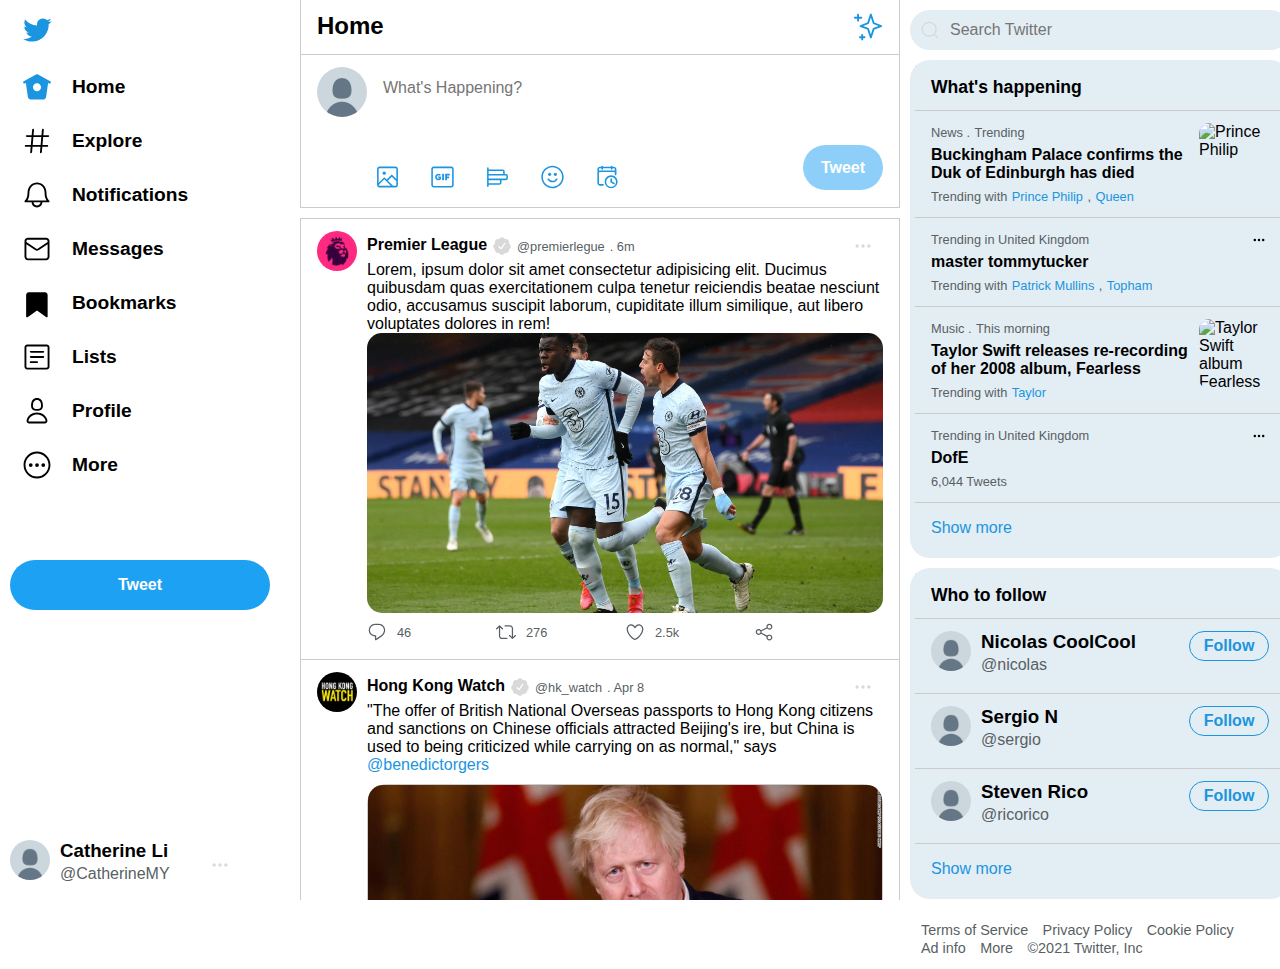
==== commit 9d760280: "fixed centering" ====
--- a/lightmode.html
+++ b/lightmode.html
@@ -1,1062 +1,1637 @@
 <!DOCTYPE html>
 <html lang="en">
-<head>
-    <meta charset="UTF-8">
-    <meta http-equiv="X-UA-Compatible" content="IE=edge">
-    <meta name="viewport" content="width=device-width, initial-scale=1.0">
+  <head>
+    <meta charset="UTF-8" />
+    <meta http-equiv="X-UA-Compatible" content="IE=edge" />
+    <meta name="viewport" content="width=device-width, initial-scale=1.0" />
     <title>Twitter.lightmode</title>
-    <link rel="stylesheet" href="style.css">
-</head>
-<body class="light">
-  
+    <link rel="stylesheet" href="style.css" />
+  </head>
+  <body class="light">
     <div class="left-menu light">
-        
-        <div class="icon">
-            <a href="index.html">
-                <svg class="twitter" 
-                fill="#d9d9d9" 
-                viewBox="0 0 24 24" 
-                height="30" 
-                width="30">
-                <g><path d="M23.643 4.937c-.835.37-1.732.62-2.675.733.962-.576 1.7-1.49 2.048-2.578-.9.534-1.897.922-2.958 1.13-.85-.904-2.06-1.47-3.4-1.47-2.572 0-4.658 2.086-4.658 4.66 0 .364.042.718.12 1.06-3.873-.195-7.304-2.05-9.602-4.868-.4.69-.63 1.49-.63 2.342 0 1.616.823 3.043 2.072 3.878-.764-.025-1.482-.234-2.11-.583v.06c0 2.257 1.605 4.14 3.737 4.568-.392.106-.803.162-1.227.162-.3 0-.593-.028-.877-.082.593 1.85 2.313 3.198 4.352 3.234-1.595 1.25-3.604 1.995-5.786 1.995-.376 0-.747-.022-1.112-.065 2.062 1.323 4.51 2.093 7.14 2.093 8.57 0 13.255-7.098 13.255-13.254 0-.2-.005-.402-.014-.602.91-.658 1.7-1.477 2.323-2.41z"></path>
-                </g></svg>
-            </a>
-           
+      <div class="icon">
+        <a href="index.html">
+          <svg
+            class="twitter"
+            fill="#d9d9d9"
+            viewBox="0 0 24 24"
+            height="30"
+            width="30"
+          >
+            <g>
+              <path
+                d="M23.643 4.937c-.835.37-1.732.62-2.675.733.962-.576 1.7-1.49 2.048-2.578-.9.534-1.897.922-2.958 1.13-.85-.904-2.06-1.47-3.4-1.47-2.572 0-4.658 2.086-4.658 4.66 0 .364.042.718.12 1.06-3.873-.195-7.304-2.05-9.602-4.868-.4.69-.63 1.49-.63 2.342 0 1.616.823 3.043 2.072 3.878-.764-.025-1.482-.234-2.11-.583v.06c0 2.257 1.605 4.14 3.737 4.568-.392.106-.803.162-1.227.162-.3 0-.593-.028-.877-.082.593 1.85 2.313 3.198 4.352 3.234-1.595 1.25-3.604 1.995-5.786 1.995-.376 0-.747-.022-1.112-.065 2.062 1.323 4.51 2.093 7.14 2.093 8.57 0 13.255-7.098 13.255-13.254 0-.2-.005-.402-.014-.602.91-.658 1.7-1.477 2.323-2.41z"
+              ></path>
+            </g>
+          </svg>
+        </a>
+      </div>
+      <nav>
+        <ul>
+          <li>
+            <svg
+              class="nav active-page"
+              fill="#d9d9d9"
+              viewBox="0 0 24 24"
+              height="30"
+              width="30"
+            >
+              <g>
+                <path
+                  d="M22.58 7.35L12.475 1.897c-.297-.16-.654-.16-.95 0L1.425 7.35c-.486.264-.667.87-.405 1.356.18.335.525.525.88.525.16 0 .324-.038.475-.12l.734-.396 1.59 11.25c.216 1.214 1.31 2.062 2.66 2.062h9.282c1.35 0 2.444-.848 2.662-2.088l1.588-11.225.737.398c.485.263 1.092.082 1.354-.404.263-.486.08-1.093-.404-1.355zM12 15.435c-1.795 0-3.25-1.455-3.25-3.25s1.455-3.25 3.25-3.25 3.25 1.455 3.25 3.25-1.455 3.25-3.25 3.25z"
+                ></path>
+              </g>
+            </svg>
+            <span>Home</span>
+          </li>
+          <li>
+            <svg
+              class="nav"
+              fill="#d9d9d9"
+              viewBox="0 0 24 24"
+              height="30"
+              width="30"
+            >
+              <g>
+                <path
+                  d="M21 7.337h-3.93l.372-4.272c.036-.412-.27-.775-.682-.812-.417-.03-.776.27-.812.683l-.383 4.4h-6.32l.37-4.27c.037-.413-.27-.776-.68-.813-.42-.03-.777.27-.813.683l-.382 4.4H3.782c-.414 0-.75.337-.75.75s.336.75.75.75H7.61l-.55 6.327H3c-.414 0-.75.336-.75.75s.336.75.75.75h3.93l-.372 4.272c-.036.412.27.775.682.812l.066.003c.385 0 .712-.295.746-.686l.383-4.4h6.32l-.37 4.27c-.036.413.27.776.682.813l.066.003c.385 0 .712-.295.746-.686l.382-4.4h3.957c.413 0 .75-.337.75-.75s-.337-.75-.75-.75H16.39l.55-6.327H21c.414 0 .75-.336.75-.75s-.336-.75-.75-.75zm-6.115 7.826h-6.32l.55-6.326h6.32l-.55 6.326z"
+                ></path>
+              </g>
+            </svg>
+            <span>Explore</span>
+          </li>
+          <li>
+            <svg
+              class="nav"
+              fill="#d9d9d9"
+              viewBox="0 0 24 24"
+              height="30"
+              width="30"
+            >
+              <g>
+                <path
+                  d="M21.697 16.468c-.02-.016-2.14-1.64-2.103-6.03.02-2.532-.812-4.782-2.347-6.335C15.872 2.71 14.01 1.94 12.005 1.93h-.013c-2.004.01-3.866.78-5.242 2.174-1.534 1.553-2.368 3.802-2.346 6.334.037 4.33-2.02 5.967-2.102 6.03-.26.193-.366.53-.265.838.102.308.39.515.712.515h4.92c.102 2.31 1.997 4.16 4.33 4.16s4.226-1.85 4.327-4.16h4.922c.322 0 .61-.206.71-.514.103-.307-.003-.645-.263-.838zM12 20.478c-1.505 0-2.73-1.177-2.828-2.658h5.656c-.1 1.48-1.323 2.66-2.828 2.66zM4.38 16.32c.74-1.132 1.548-3.028 1.524-5.896-.018-2.16.644-3.982 1.913-5.267C8.91 4.05 10.397 3.437 12 3.43c1.603.008 3.087.62 4.18 1.728 1.27 1.285 1.933 3.106 1.915 5.267-.024 2.868.785 4.765 1.525 5.896H4.38z"
+                ></path>
+              </g>
+            </svg>
+            <span>Notifications</span>
+          </li>
+          <li>
+            <svg
+              class="nav"
+              fill="#d9d9d9"
+              viewBox="0 0 24 24"
+              height="30"
+              width="30"
+            >
+              <g>
+                <path
+                  d="M19.25 3.018H4.75C3.233 3.018 2 4.252 2 5.77v12.495c0 1.518 1.233 2.753 2.75 2.753h14.5c1.517 0 2.75-1.235 2.75-2.753V5.77c0-1.518-1.233-2.752-2.75-2.752zm-14.5 1.5h14.5c.69 0 1.25.56 1.25 1.25v.714l-8.05 5.367c-.273.18-.626.182-.9-.002L3.5 6.482v-.714c0-.69.56-1.25 1.25-1.25zm14.5 14.998H4.75c-.69 0-1.25-.56-1.25-1.25V8.24l7.24 4.83c.383.256.822.384 1.26.384.44 0 .877-.128 1.26-.383l7.24-4.83v10.022c0 .69-.56 1.25-1.25 1.25z"
+                ></path>
+              </g>
+            </svg>
+            <span>Messages</span>
+          </li>
+          <li>
+            <svg
+              class="nav"
+              fill="#d9d9d9"
+              viewBox="0 0 24 24"
+              height="30"
+              width="30"
+            >
+              <g>
+                <path
+                  d="M19.9 23.5c-.2 0-.3 0-.4-.1L12 17.9l-7.5 5.4c-.2.2-.5.2-.8.1-.2-.1-.4-.4-.4-.7V5.6c0-1.2 1-2.2 2.2-2.2h12.8c1.2 0 2.2 1 2.2 2.2v17.1c0 .3-.2.5-.4.7 0 .1-.1.1-.2.1z"
+                ></path>
+              </g>
+            </svg>
+            <span>Bookmarks</span>
+          </li>
+
+          <li>
+            <svg
+              class="nav"
+              fill="#d9d9d9"
+              viewBox="0 0 24 24"
+              height="30"
+              width="30"
+            >
+              <g>
+                <path
+                  d="M19.75 22H4.25C3.01 22 2 20.99 2 19.75V4.25C2 3.01 3.01 2 4.25 2h15.5C20.99 2 22 3.01 22 4.25v15.5c0 1.24-1.01 2.25-2.25 2.25zM4.25 3.5c-.414 0-.75.337-.75.75v15.5c0 .413.336.75.75.75h15.5c.414 0 .75-.337.75-.75V4.25c0-.413-.336-.75-.75-.75H4.25z"
+                ></path>
+                <path
+                  d="M17 8.64H7c-.414 0-.75-.337-.75-.75s.336-.75.75-.75h10c.414 0 .75.335.75.75s-.336.75-.75.75zm0 4.11H7c-.414 0-.75-.336-.75-.75s.336-.75.75-.75h10c.414 0 .75.336.75.75s-.336.75-.75.75zm-5 4.11H7c-.414 0-.75-.335-.75-.75s.336-.75.75-.75h5c.414 0 .75.337.75.75s-.336.75-.75.75z"
+                ></path>
+              </g>
+            </svg>
+            <span>Lists</span>
+          </li>
+          <li>
+            <svg
+              class="nav"
+              fill="#d9d9d9"
+              viewBox="0 0 24 24"
+              height="30"
+              width="30"
+            >
+              <g>
+                <path
+                  d="M12 11.816c1.355 0 2.872-.15 3.84-1.256.814-.93 1.078-2.368.806-4.392-.38-2.825-2.117-4.512-4.646-4.512S7.734 3.343 7.354 6.17c-.272 2.022-.008 3.46.806 4.39.968 1.107 2.485 1.256 3.84 1.256zM8.84 6.368c.162-1.2.787-3.212 3.16-3.212s2.998 2.013 3.16 3.212c.207 1.55.057 2.627-.45 3.205-.455.52-1.266.743-2.71.743s-2.255-.223-2.71-.743c-.507-.578-.657-1.656-.45-3.205zm11.44 12.868c-.877-3.526-4.282-5.99-8.28-5.99s-7.403 2.464-8.28 5.99c-.172.692-.028 1.4.395 1.94.408.52 1.04.82 1.733.82h12.304c.693 0 1.325-.3 1.733-.82.424-.54.567-1.247.394-1.94zm-1.576 1.016c-.126.16-.316.246-.552.246H5.848c-.235 0-.426-.085-.552-.246-.137-.174-.18-.412-.12-.654.71-2.855 3.517-4.85 6.824-4.85s6.114 1.994 6.824 4.85c.06.242.017.48-.12.654z"
+                ></path>
+              </g>
+            </svg>
+            <span>Profile</span>
+          </li>
+          <li>
+            <svg
+              class="nav"
+              fill="#d9d9d9"
+              viewBox="0 0 24 24"
+              height="30"
+              width="30"
+            >
+              <g>
+                <circle cx="17" cy="12" r="1.5"></circle>
+                <circle cx="12" cy="12" r="1.5"></circle>
+                <circle cx="7" cy="12" r="1.5"></circle>
+                <path
+                  d="M12 22.75C6.072 22.75 1.25 17.928 1.25 12S6.072 1.25 12 1.25 22.75 6.072 22.75 12 17.928 22.75 12 22.75zm0-20C6.9 2.75 2.75 6.9 2.75 12S6.9 21.25 12 21.25s9.25-4.15 9.25-9.25S17.1 2.75 12 2.75z"
+                ></path>
+              </g>
+            </svg>
+            <span>More</span>
+          </li>
+        </ul>
+      </nav>
+      <div class="create-tweet">
+        <a class="big-button" href=".">Tweet</a>
+        <a class="small-button" href=".">
+          <svg
+            class="twitter-icon"
+            fill="#d9d9d9"
+            viewBox="0 0 24 24"
+            height="30"
+            width="30"
+          >
+            <g>
+              <path
+                d="M8.8 7.2H5.6V3.9c0-.4-.3-.8-.8-.8s-.7.4-.7.8v3.3H.8c-.4 0-.8.3-.8.8s.3.8.8.8h3.3v3.3c0 .4.3.8.8.8s.8-.3.8-.8V8.7H9c.4 0 .8-.3.8-.8s-.5-.7-1-.7zm15-4.9v-.1h-.1c-.1 0-9.2 1.2-14.4 11.7-3.8 7.6-3.6 9.9-3.3 9.9.3.1 3.4-6.5 6.7-9.2 5.2-1.1 6.6-3.6 6.6-3.6s-1.5.2-2.1.2c-.8 0-1.4-.2-1.7-.3 1.3-1.2 2.4-1.5 3.5-1.7.9-.2 1.8-.4 3-1.2 2.2-1.6 1.9-5.5 1.8-5.7z"
+              ></path>
+            </g>
+          </svg>
+        </a>
+      </div>
+      <div class="account-tag">
+        <img class="avatar" src="assets/icons/avatar.png" alt="avatar" />
+        <div class="account-name">
+          <h3>Catherine Li</h3>
+          <p>@CatherineMY</p>
+        </div>
+        <svg
+          class="more-icon"
+          fill="#d9d9d9"
+          viewBox="0 0 24 24"
+          height="20"
+          width="20"
+        >
+          <g>
+            <circle cx="5" cy="12" r="2"></circle>
+            <circle cx="12" cy="12" r="2"></circle>
+            <circle cx="19" cy="12" r="2"></circle>
+          </g>
+        </svg>
+      </div>
+    </div>
+
+    <main class="light">
+      <header>
+        <img class="avatar" src="/assets/icons/avatar.png" alt="avatar" />
+        <h1>Home</h1>
+        <div class="icon-container">
+          <svg
+            class="top-tweet"
+            fill="#d9d9d9"
+            viewBox="0 0 24 24"
+            height="30"
+            width="30"
+          >
+            <g>
+              <path
+                d="M22.772 10.506l-5.618-2.192-2.16-6.5c-.102-.307-.39-.514-.712-.514s-.61.207-.712.513l-2.16 6.5-5.62 2.192c-.287.112-.477.39-.477.7s.19.585.478.698l5.62 2.192 2.16 6.5c.102.306.39.513.712.513s.61-.207.712-.513l2.16-6.5 5.62-2.192c.287-.112.477-.39.477-.7s-.19-.585-.478-.697zm-6.49 2.32c-.208.08-.37.25-.44.46l-1.56 4.695-1.56-4.693c-.07-.21-.23-.38-.438-.462l-4.155-1.62 4.154-1.622c.208-.08.37-.25.44-.462l1.56-4.693 1.56 4.694c.07.212.23.382.438.463l4.155 1.62-4.155 1.622zM6.663 3.812h-1.88V2.05c0-.414-.337-.75-.75-.75s-.75.336-.75.75v1.762H1.5c-.414 0-.75.336-.75.75s.336.75.75.75h1.782v1.762c0 .414.336.75.75.75s.75-.336.75-.75V5.312h1.88c.415 0 .75-.336.75-.75s-.335-.75-.75-.75zm2.535 15.622h-1.1v-1.016c0-.414-.335-.75-.75-.75s-.75.336-.75.75v1.016H5.57c-.414 0-.75.336-.75.75s.336.75.75.75H6.6v1.016c0 .414.335.75.75.75s.75-.336.75-.75v-1.016h1.098c.414 0 .75-.336.75-.75s-.336-.75-.75-.75z"
+              ></path>
+            </g>
+          </svg>
+        </div>
+      </header>
+
+      <section class="content">
+        <div class="create-tweet">
+          <img class="avatar" src="assets/icons/avatar.png" alt="avatar" />
+          <form>
+            <textarea
+              class="add-caption"
+              rows="3"
+              placeholder="What's Happening?"
+              required
+            ></textarea>
+            <ul class="tweet-function">
+              <li>
+                <svg
+                  class="function"
+                  fill="#d9d9d9"
+                  viewBox="0 0 24 24"
+                  height="30"
+                  width="30"
+                >
+                  <g>
+                    <path
+                      d="M19.75 2H4.25C3.01 2 2 3.01 2 4.25v15.5C2 20.99 3.01 22 4.25 22h15.5c1.24 0 2.25-1.01 2.25-2.25V4.25C22 3.01 20.99 2 19.75 2zM4.25 3.5h15.5c.413 0 .75.337.75.75v9.676l-3.858-3.858c-.14-.14-.33-.22-.53-.22h-.003c-.2 0-.393.08-.532.224l-4.317 4.384-1.813-1.806c-.14-.14-.33-.22-.53-.22-.193-.03-.395.08-.535.227L3.5 17.642V4.25c0-.413.337-.75.75-.75zm-.744 16.28l5.418-5.534 6.282 6.254H4.25c-.402 0-.727-.322-.744-.72zm16.244.72h-2.42l-5.007-4.987 3.792-3.85 4.385 4.384v3.703c0 .413-.337.75-.75.75z"
+                    ></path>
+                    <circle cx="8.868" cy="8.309" r="1.542"></circle>
+                  </g>
+                </svg>
+              </li>
+              <li>
+                <svg
+                  class="function"
+                  fill="#d9d9d9"
+                  viewBox="0 0 24 24"
+                  height="30"
+                  width="30"
+                >
+                  <g>
+                    <path
+                      d="M19 10.5V8.8h-4.4v6.4h1.7v-2h2v-1.7h-2v-1H19zm-7.3-1.7h1.7v6.4h-1.7V8.8zm-3.6 1.6c.4 0 .9.2 1.2.5l1.2-1C9.9 9.2 9 8.8 8.1 8.8c-1.8 0-3.2 1.4-3.2 3.2s1.4 3.2 3.2 3.2c1 0 1.8-.4 2.4-1.1v-2.5H7.7v1.2h1.2v.6c-.2.1-.5.2-.8.2-.9 0-1.6-.7-1.6-1.6 0-.8.7-1.6 1.6-1.6z"
+                    ></path>
+                    <path
+                      d="M20.5 2.02h-17c-1.24 0-2.25 1.007-2.25 2.247v15.507c0 1.238 1.01 2.246 2.25 2.246h17c1.24 0 2.25-1.008 2.25-2.246V4.267c0-1.24-1.01-2.247-2.25-2.247zm.75 17.754c0 .41-.336.746-.75.746h-17c-.414 0-.75-.336-.75-.746V4.267c0-.412.336-.747.75-.747h17c.414 0 .75.335.75.747v15.507z"
+                    ></path>
+                  </g>
+                </svg>
+              </li>
+              <li>
+                <svg
+                  class="function"
+                  fill="#d9d9d9"
+                  viewBox="0 0 24 24"
+                  height="30"
+                  width="30"
+                >
+                  <g>
+                    <path
+                      d="M20.222 9.16h-1.334c.015-.09.028-.182.028-.277V6.57c0-.98-.797-1.777-1.778-1.777H3.5V3.358c0-.414-.336-.75-.75-.75s-.75.336-.75.75V20.83c0 .415.336.75.75.75s.75-.335.75-.75v-1.434h10.556c.98 0 1.778-.797 1.778-1.777v-2.313c0-.095-.014-.187-.028-.278h4.417c.98 0 1.778-.798 1.778-1.778v-2.31c0-.983-.797-1.78-1.778-1.78zM17.14 6.293c.152 0 .277.124.277.277v2.31c0 .154-.125.28-.278.28H3.5V6.29h13.64zm-2.807 9.014v2.312c0 .153-.125.277-.278.277H3.5v-2.868h10.556c.153 0 .277.126.277.28zM20.5 13.25c0 .153-.125.277-.278.277H3.5V10.66h16.722c.153 0 .278.124.278.277v2.313z"
+                    ></path>
+                  </g>
+                </svg>
+              </li>
+              <li>
+                <svg
+                  class="function"
+                  fill="#d9d9d9"
+                  viewBox="0 0 24 24"
+                  height="30"
+                  width="30"
+                >
+                  <g>
+                    <path
+                      d="M12 22.75C6.072 22.75 1.25 17.928 1.25 12S6.072 1.25 12 1.25 22.75 6.072 22.75 12 17.928 22.75 12 22.75zm0-20C6.9 2.75 2.75 6.9 2.75 12S6.9 21.25 12 21.25s9.25-4.15 9.25-9.25S17.1 2.75 12 2.75z"
+                    ></path>
+                    <path
+                      d="M12 17.115c-1.892 0-3.633-.95-4.656-2.544-.224-.348-.123-.81.226-1.035.348-.226.812-.124 1.036.226.747 1.162 2.016 1.855 3.395 1.855s2.648-.693 3.396-1.854c.224-.35.688-.45 1.036-.225.35.224.45.688.226 1.036-1.025 1.594-2.766 2.545-4.658 2.545z"
+                    ></path>
+                    <circle cx="14.738" cy="9.458" r="1.478"></circle>
+                    <circle cx="9.262" cy="9.458" r="1.478"></circle>
+                  </g>
+                </svg>
+              </li>
+              <li>
+                <svg
+                  class="function"
+                  fill="#d9d9d9"
+                  viewBox="0 0 24 24"
+                  height="30"
+                  width="30"
+                >
+                  <g>
+                    <path d="M-37.9 18c-.1-.1-.1-.1-.1-.2.1 0 .1.1.1.2z"></path>
+                    <path
+                      d="M-37.9 18c-.1-.1-.1-.1-.1-.2.1 0 .1.1.1.2zM18 2.2h-1.3v-.3c0-.4-.3-.8-.8-.8-.4 0-.8.3-.8.8v.3H7.7v-.3c0-.4-.3-.8-.8-.8-.4 0-.8.3-.8.8v.3H4.8c-1.4 0-2.5 1.1-2.5 2.5v13.1c0 1.4 1.1 2.5 2.5 2.5h2.9c.4 0 .8-.3.8-.8 0-.4-.3-.8-.8-.8H4.8c-.6 0-1-.5-1-1V7.9c0-.3.4-.7 1-.7H18c.6 0 1 .4 1 .7v1.8c0 .4.3.8.8.8.4 0 .8-.3.8-.8v-5c-.1-1.4-1.2-2.5-2.6-2.5zm1 3.7c-.3-.1-.7-.2-1-.2H4.8c-.4 0-.7.1-1 .2V4.7c0-.6.5-1 1-1h1.3v.5c0 .4.3.8.8.8.4 0 .8-.3.8-.8v-.5h7.5v.5c0 .4.3.8.8.8.4 0 .8-.3.8-.8v-.5H18c.6 0 1 .5 1 1v1.2z"
+                    ></path>
+                    <path
+                      d="M15.5 10.4c-3.4 0-6.2 2.8-6.2 6.2 0 3.4 2.8 6.2 6.2 6.2 3.4 0 6.2-2.8 6.2-6.2 0-3.4-2.8-6.2-6.2-6.2zm0 11c-2.6 0-4.7-2.1-4.7-4.7s2.1-4.7 4.7-4.7 4.7 2.1 4.7 4.7c0 2.5-2.1 4.7-4.7 4.7z"
+                    ></path>
+                    <path
+                      d="M18.9 18.7c-.1.2-.4.4-.6.4-.1 0-.3 0-.4-.1l-3.1-2v-3c0-.4.3-.8.8-.8.4 0 .8.3.8.8v2.2l2.4 1.5c.2.2.3.6.1 1z"
+                    ></path>
+                  </g>
+                </svg>
+              </li>
+            </ul>
+            <button class="post-tweet" type="submit">Tweet</button>
+          </form>
+        </div>
+
+        <div class="tweet-media-upload">
+          <img
+            class="avatar"
+            src="assets/images/PremierLeague.jpeg"
+            alt="avatar"
+          />
+          <div>
+            <div class="tweet-header">
+              <div class="tweet-account-name">
+                <h2>Premier League</h2>
+
+                <svg
+                  class="verified"
+                  fill="#d9d9d9"
+                  viewBox="0 0 24 24"
+                  height="30"
+                  width="30"
+                >
+                  <g>
+                    <path
+                      d="M22.5 12.5c0-1.58-.875-2.95-2.148-3.6.154-.435.238-.905.238-1.4 0-2.21-1.71-3.998-3.818-3.998-.47 0-.92.084-1.336.25C14.818 2.415 13.51 1.5 12 1.5s-2.816.917-3.437 2.25c-.415-.165-.866-.25-1.336-.25-2.11 0-3.818 1.79-3.818 4 0 .494.083.964.237 1.4-1.272.65-2.147 2.018-2.147 3.6 0 1.495.782 2.798 1.942 3.486-.02.17-.032.34-.032.514 0 2.21 1.708 4 3.818 4 .47 0 .92-.086 1.335-.25.62 1.334 1.926 2.25 3.437 2.25 1.512 0 2.818-.916 3.437-2.25.415.163.865.248 1.336.248 2.11 0 3.818-1.79 3.818-4 0-.174-.012-.344-.033-.513 1.158-.687 1.943-1.99 1.943-3.484zm-6.616-3.334l-4.334 6.5c-.145.217-.382.334-.625.334-.143 0-.288-.04-.416-.126l-.115-.094-2.415-2.415c-.293-.293-.293-.768 0-1.06s.768-.294 1.06 0l1.77 1.767 3.825-5.74c.23-.345.696-.436 1.04-.207.346.23.44.696.21 1.04z"
+                    ></path>
+                  </g>
+                </svg>
+
+                <span>@premierlegue</span>
+                <span>. 6m</span>
+                <section class="hover-account-card">
+                  <div class="account-tag">
+                    <img
+                      src="/assets/images/PremierLeague.jpeg"
+                      alt="Premierleague icon"
+                    />
+                    <h2>Premier League</h2>
+                    <svg
+                      class="verified"
+                      fill="#d9d9d9"
+                      viewBox="0 0 24 24"
+                      height="30"
+                      width="30"
+                    >
+                      <g>
+                        <path
+                          d="M22.5 12.5c0-1.58-.875-2.95-2.148-3.6.154-.435.238-.905.238-1.4 0-2.21-1.71-3.998-3.818-3.998-.47 0-.92.084-1.336.25C14.818 2.415 13.51 1.5 12 1.5s-2.816.917-3.437 2.25c-.415-.165-.866-.25-1.336-.25-2.11 0-3.818 1.79-3.818 4 0 .494.083.964.237 1.4-1.272.65-2.147 2.018-2.147 3.6 0 1.495.782 2.798 1.942 3.486-.02.17-.032.34-.032.514 0 2.21 1.708 4 3.818 4 .47 0 .92-.086 1.335-.25.62 1.334 1.926 2.25 3.437 2.25 1.512 0 2.818-.916 3.437-2.25.415.163.865.248 1.336.248 2.11 0 3.818-1.79 3.818-4 0-.174-.012-.344-.033-.513 1.158-.687 1.943-1.99 1.943-3.484zm-6.616-3.334l-4.334 6.5c-.145.217-.382.334-.625.334-.143 0-.288-.04-.416-.126l-.115-.094-2.415-2.415c-.293-.293-.293-.768 0-1.06s.768-.294 1.06 0l1.77 1.767 3.825-5.74c.23-.345.696-.436 1.04-.207.346.23.44.696.21 1.04z"
+                        ></path>
+                      </g>
+                    </svg>
+
+                    <span>@premierlegue</span>
+                  </div>
+                  <button class="status">
+                    <p class="fol">Following</p>
+                    <p class="unfol">Unfollow</p>
+                  </button>
+                  <div class="account-details">
+                    <p>
+                      Lorem ipsum dolor sit amet praesentium, dolorum recusandae
+                      vitae quis soluta voluptas repellat nulla quasi aliquam
+                      blanditiis voluptatum omnis, laboriosam architecto.
+                    </p>
+                    <strong>734</strong>
+                    <span> Following</span>
+                    <strong>415k</strong>
+                    <span>Followers</span>
+                    <span>Not followed by anyone you're following</span>
+                  </div>
+                </section>
+              </div>
+              <div class="icon-container">
+                <svg
+                  class="more-icon"
+                  fill="#d9d9d9"
+                  viewBox="0 0 24 24"
+                  height="20"
+                  width="20"
+                >
+                  <g>
+                    <circle cx="5" cy="12" r="2"></circle>
+                    <circle cx="12" cy="12" r="2"></circle>
+                    <circle cx="19" cy="12" r="2"></circle>
+                  </g>
+                </svg>
+              </div>
             </div>
-        <nav>
-            <ul>
-                <li>
-                    <svg class="nav active-page" 
-                    fill="#d9d9d9" 
-                    viewBox="0 0 24 24" 
-                    height="30" 
-                    width="30" ><g><path d="M22.58 7.35L12.475 1.897c-.297-.16-.654-.16-.95 0L1.425 7.35c-.486.264-.667.87-.405 1.356.18.335.525.525.88.525.16 0 .324-.038.475-.12l.734-.396 1.59 11.25c.216 1.214 1.31 2.062 2.66 2.062h9.282c1.35 0 2.444-.848 2.662-2.088l1.588-11.225.737.398c.485.263 1.092.082 1.354-.404.263-.486.08-1.093-.404-1.355zM12 15.435c-1.795 0-3.25-1.455-3.25-3.25s1.455-3.25 3.25-3.25 3.25 1.455 3.25 3.25-1.455 3.25-3.25 3.25z"></path></g></svg>
-                    <span>Home</span>
-                </li>
-                <li>
-                    <svg class="nav" 
-                    fill="#d9d9d9" 
-                    viewBox="0 0 24 24" 
-                    height="30" 
-                    width="30" ><g>
-                        <path d="M21 7.337h-3.93l.372-4.272c.036-.412-.27-.775-.682-.812-.417-.03-.776.27-.812.683l-.383 4.4h-6.32l.37-4.27c.037-.413-.27-.776-.68-.813-.42-.03-.777.27-.813.683l-.382 4.4H3.782c-.414 0-.75.337-.75.75s.336.75.75.75H7.61l-.55 6.327H3c-.414 0-.75.336-.75.75s.336.75.75.75h3.93l-.372 4.272c-.036.412.27.775.682.812l.066.003c.385 0 .712-.295.746-.686l.383-4.4h6.32l-.37 4.27c-.036.413.27.776.682.813l.066.003c.385 0 .712-.295.746-.686l.382-4.4h3.957c.413 0 .75-.337.75-.75s-.337-.75-.75-.75H16.39l.55-6.327H21c.414 0 .75-.336.75-.75s-.336-.75-.75-.75zm-6.115 7.826h-6.32l.55-6.326h6.32l-.55 6.326z"></path></g></svg>
-                        <span>Explore</span>
-                </li>
-                <li>
-                    <svg class="nav" 
-                    fill="#d9d9d9" 
-                    viewBox="0 0 24 24" 
-                    height="30" 
-                    width="30" >
+
+            <article>
+              <p>
+                Lorem, ipsum dolor sit amet consectetur adipisicing elit.
+                Ducimus quibusdam quas exercitationem culpa tenetur reiciendis
+                beatae nesciunt odio, accusamus suscipit laborum, cupiditate
+                illum similique, aut libero voluptates dolores in rem!
+              </p>
+              <img
+                src="assets/images/post-image-1.jpeg"
+                alt="HALF-TIME Crystal Palace 0-3 Chelsea"
+              />
+            </article>
+            <ul class="tweet-action-bar">
+              <li>
+                <svg
+                  class="tweet-action"
+                  fill="#d9d9d9"
+                  viewBox="0 0 24 24"
+                  height="30"
+                  width="30"
+                >
+                  <g>
+                    <path
+                      d="M14.046 2.242l-4.148-.01h-.002c-4.374 0-7.8 3.427-7.8 7.802 0 4.098 3.186 7.206 7.465 7.37v3.828c0 .108.044.286.12.403.142.225.384.347.632.347.138 0 .277-.038.402-.118.264-.168 6.473-4.14 8.088-5.506 1.902-1.61 3.04-3.97 3.043-6.312v-.017c-.006-4.367-3.43-7.787-7.8-7.788zm3.787 12.972c-1.134.96-4.862 3.405-6.772 4.643V16.67c0-.414-.335-.75-.75-.75h-.396c-3.66 0-6.318-2.476-6.318-5.886 0-3.534 2.768-6.302 6.3-6.302l4.147.01h.002c3.532 0 6.3 2.766 6.302 6.296-.003 1.91-.942 3.844-2.514 5.176z"
+                    ></path>
+                  </g>
+                </svg>
+                <span>46</span>
+              </li>
+
+              <li>
+                <svg
+                  class="tweet-action"
+                  fill="#d9d9d9"
+                  viewBox="0 0 24 24"
+                  height="30"
+                  width="30"
+                >
+                  <g>
+                    <path
+                      d="M23.77 15.67c-.292-.293-.767-.293-1.06 0l-2.22 2.22V7.65c0-2.068-1.683-3.75-3.75-3.75h-5.85c-.414 0-.75.336-.75.75s.336.75.75.75h5.85c1.24 0 2.25 1.01 2.25 2.25v10.24l-2.22-2.22c-.293-.293-.768-.293-1.06 0s-.294.768 0 1.06l3.5 3.5c.145.147.337.22.53.22s.383-.072.53-.22l3.5-3.5c.294-.292.294-.767 0-1.06zm-10.66 3.28H7.26c-1.24 0-2.25-1.01-2.25-2.25V6.46l2.22 2.22c.148.147.34.22.532.22s.384-.073.53-.22c.293-.293.293-.768 0-1.06l-3.5-3.5c-.293-.294-.768-.294-1.06 0l-3.5 3.5c-.294.292-.294.767 0 1.06s.767.293 1.06 0l2.22-2.22V16.7c0 2.068 1.683 3.75 3.75 3.75h5.85c.414 0 .75-.336.75-.75s-.337-.75-.75-.75z"
+                    ></path>
+                  </g>
+                </svg>
+                <span>276</span>
+              </li>
+
+              <li>
+                <svg
+                  class="tweet-action"
+                  fill="#d9d9d9"
+                  viewBox="0 0 24 24"
+                  height="30"
+                  width="30"
+                >
+                  <g>
+                    <path
+                      d="M12 21.638h-.014C9.403 21.59 1.95 14.856 1.95 8.478c0-3.064 2.525-5.754 5.403-5.754 2.29 0 3.83 1.58 4.646 2.73.814-1.148 2.354-2.73 4.645-2.73 2.88 0 5.404 2.69 5.404 5.755 0 6.376-7.454 13.11-10.037 13.157H12zM7.354 4.225c-2.08 0-3.903 1.988-3.903 4.255 0 5.74 7.034 11.596 8.55 11.658 1.518-.062 8.55-5.917 8.55-11.658 0-2.267-1.823-4.255-3.903-4.255-2.528 0-3.94 2.936-3.952 2.965-.23.562-1.156.562-1.387 0-.014-.03-1.425-2.965-3.954-2.965z"
+                    ></path>
+                  </g>
+                </svg>
+                <span>2.5k</span>
+              </li>
+              <li>
+                <svg
+                  class="tweet-action"
+                  fill="#d9d9d9"
+                  viewBox="0 0 24 24"
+                  height="30"
+                  width="30"
+                >
+                  <g>
+                    <path
+                      d="M18.466 14.928c-1.118 0-2.106.525-2.765 1.328l-6.587-3.358c.066-.27.11-.55.11-.842 0-.287-.042-.562-.106-.83l6.575-3.32c.658.81 1.65 1.34 2.774 1.34 1.978 0 3.586-1.606 3.586-3.58s-1.608-3.58-3.586-3.58-3.586 1.606-3.586 3.58c0 .314.054.614.13.904L8.463 9.876c-.656-.846-1.672-1.4-2.824-1.4-1.98 0-3.588 1.606-3.588 3.58s1.61 3.58 3.587 3.58c1.146 0 2.158-.55 2.815-1.39l6.56 3.343c-.08.294-.135.598-.135.918 0 1.974 1.608 3.58 3.586 3.58s3.586-1.606 3.586-3.58-1.61-3.58-3.586-3.58zm0-11.34c1.15 0 2.086.932 2.086 2.078s-.936 2.08-2.086 2.08-2.086-.934-2.086-2.08.935-2.08 2.086-2.08zM5.64 14.134c-1.15 0-2.088-.933-2.088-2.08s.937-2.08 2.087-2.08 2.085.935 2.085 2.08-.936 2.08-2.086 2.08zm12.826 6.452c-1.15 0-2.086-.933-2.086-2.08s.936-2.08 2.086-2.08 2.086.935 2.086 2.08-.936 2.08-2.086 2.08z"
+                    ></path>
+                  </g>
+                </svg>
+              </li>
+            </ul>
+          </div>
+        </div>
+
+        <div class="tweet-external-link">
+          <img class="avatar" src="assets/images/hkwatch.jpeg" alt="avatar" />
+          <div>
+            <div class="tweet-header">
+              <div class="tweet-account-name">
+                <h2>Hong Kong Watch</h2>
+                <svg
+                  class="verified"
+                  fill="#d9d9d9"
+                  viewBox="0 0 24 24"
+                  height="30"
+                  width="30"
+                >
+                  <g>
+                    <path
+                      d="M22.5 12.5c0-1.58-.875-2.95-2.148-3.6.154-.435.238-.905.238-1.4 0-2.21-1.71-3.998-3.818-3.998-.47 0-.92.084-1.336.25C14.818 2.415 13.51 1.5 12 1.5s-2.816.917-3.437 2.25c-.415-.165-.866-.25-1.336-.25-2.11 0-3.818 1.79-3.818 4 0 .494.083.964.237 1.4-1.272.65-2.147 2.018-2.147 3.6 0 1.495.782 2.798 1.942 3.486-.02.17-.032.34-.032.514 0 2.21 1.708 4 3.818 4 .47 0 .92-.086 1.335-.25.62 1.334 1.926 2.25 3.437 2.25 1.512 0 2.818-.916 3.437-2.25.415.163.865.248 1.336.248 2.11 0 3.818-1.79 3.818-4 0-.174-.012-.344-.033-.513 1.158-.687 1.943-1.99 1.943-3.484zm-6.616-3.334l-4.334 6.5c-.145.217-.382.334-.625.334-.143 0-.288-.04-.416-.126l-.115-.094-2.415-2.415c-.293-.293-.293-.768 0-1.06s.768-.294 1.06 0l1.77 1.767 3.825-5.74c.23-.345.696-.436 1.04-.207.346.23.44.696.21 1.04z"
+                    ></path>
+                  </g>
+                </svg>
+                <span>@hk_watch</span>
+                <span>. Apr 8</span>
+                <section class="hover-account-card">
+                  <div class="account-tag">
+                    <img
+                      src="/assets/images/hkwatch.jpeg"
+                      alt="Premierleague icon"
+                    />
+                    <h2>Hong Kong Watch</h2>
+                    <svg
+                      class="verified"
+                      fill="#d9d9d9"
+                      viewBox="0 0 24 24"
+                      height="30"
+                      width="30"
+                    >
+                      <g>
+                        <path
+                          d="M22.5 12.5c0-1.58-.875-2.95-2.148-3.6.154-.435.238-.905.238-1.4 0-2.21-1.71-3.998-3.818-3.998-.47 0-.92.084-1.336.25C14.818 2.415 13.51 1.5 12 1.5s-2.816.917-3.437 2.25c-.415-.165-.866-.25-1.336-.25-2.11 0-3.818 1.79-3.818 4 0 .494.083.964.237 1.4-1.272.65-2.147 2.018-2.147 3.6 0 1.495.782 2.798 1.942 3.486-.02.17-.032.34-.032.514 0 2.21 1.708 4 3.818 4 .47 0 .92-.086 1.335-.25.62 1.334 1.926 2.25 3.437 2.25 1.512 0 2.818-.916 3.437-2.25.415.163.865.248 1.336.248 2.11 0 3.818-1.79 3.818-4 0-.174-.012-.344-.033-.513 1.158-.687 1.943-1.99 1.943-3.484zm-6.616-3.334l-4.334 6.5c-.145.217-.382.334-.625.334-.143 0-.288-.04-.416-.126l-.115-.094-2.415-2.415c-.293-.293-.293-.768 0-1.06s.768-.294 1.06 0l1.77 1.767 3.825-5.74c.23-.345.696-.436 1.04-.207.346.23.44.696.21 1.04z"
+                        ></path>
+                      </g>
+                    </svg>
+
+                    <span>@hkwatch</span>
+                  </div>
+                  <button class="status">
+                    <p class="fol">Following</p>
+                    <p class="unfol">Unfollow</p>
+                  </button>
+                  <div class="account-details">
+                    <p>
+                      Lorem ipsum dolor sit amet praesentium, dolorum recusandae
+                      vitae quis soluta voluptas repellat nulla quasi aliquam
+                      blanditiis voluptatum omnis, laboriosam architecto.
+                    </p>
+                    <strong>734</strong>
+                    <span> Following</span>
+                    <strong>415k</strong>
+                    <span>Followers</span>
+                    <span>Not followed by anyone you're following</span>
+                  </div>
+                </section>
+              </div>
+              <div class="icon-container">
+                <svg
+                  class="more-icon"
+                  fill="#d9d9d9"
+                  viewBox="0 0 24 24"
+                  height="20"
+                  width="20"
+                >
+                  <g>
+                    <circle cx="5" cy="12" r="2"></circle>
+                    <circle cx="12" cy="12" r="2"></circle>
+                    <circle cx="19" cy="12" r="2"></circle>
+                  </g>
+                </svg>
+              </div>
+            </div>
+            <article>
+              <p>
+                "The offer of British National Overseas passports to Hong Kong
+                citizens and sanctions on Chinese officials attracted Beijing's
+                ire, but China is used to being criticized while carrying on as
+                normal," says <a href=".">@benedictorgers</a>
+              </p>
+              <a class="link-card" href="https://amp.cnn.com" target="_blank">
+                <img
+                  src="assets/images/post-image-3.jpeg"
+                  alt="HALF-TIME Crystal Palace 0-3 Chelsea"
+                />
+                <div class="link-meta-content">
+                  <h2>
+                    Boris Johnson desperately needs a more coherent Chin stategy
+                  </h2>
+                  <p>
+                    Lorem ipsum dolor sit amet consectetur adipisicing elit.
+                    Esse magni maxime rerum hic
+                  </p>
+                  <svg
+                    class="link-icon"
+                    fill="#d9d9d9"
+                    viewBox="0 0 24 24"
+                    height="20"
+                    width="20"
+                  >
                     <g>
-                        <path d="M21.697 16.468c-.02-.016-2.14-1.64-2.103-6.03.02-2.532-.812-4.782-2.347-6.335C15.872 2.71 14.01 1.94 12.005 1.93h-.013c-2.004.01-3.866.78-5.242 2.174-1.534 1.553-2.368 3.802-2.346 6.334.037 4.33-2.02 5.967-2.102 6.03-.26.193-.366.53-.265.838.102.308.39.515.712.515h4.92c.102 2.31 1.997 4.16 4.33 4.16s4.226-1.85 4.327-4.16h4.922c.322 0 .61-.206.71-.514.103-.307-.003-.645-.263-.838zM12 20.478c-1.505 0-2.73-1.177-2.828-2.658h5.656c-.1 1.48-1.323 2.66-2.828 2.66zM4.38 16.32c.74-1.132 1.548-3.028 1.524-5.896-.018-2.16.644-3.982 1.913-5.267C8.91 4.05 10.397 3.437 12 3.43c1.603.008 3.087.62 4.18 1.728 1.27 1.285 1.933 3.106 1.915 5.267-.024 2.868.785 4.765 1.525 5.896H4.38z"></path>
-                    </g></svg>
-                    <span>Notifications</span>
-                </li>
-                <li>
-                    <svg class="nav" 
-                    fill="#d9d9d9" 
-                    viewBox="0 0 24 24" 
-                    height="30" 
-                    width="30" >
+                      <path
+                        d="M11.96 14.945c-.067 0-.136-.01-.203-.027-1.13-.318-2.097-.986-2.795-1.932-.832-1.125-1.176-2.508-.968-3.893s.942-2.605 2.068-3.438l3.53-2.608c2.322-1.716 5.61-1.224 7.33 1.1.83 1.127 1.175 2.51.967 3.895s-.943 2.605-2.07 3.438l-1.48 1.094c-.333.246-.804.175-1.05-.158-.246-.334-.176-.804.158-1.05l1.48-1.095c.803-.592 1.327-1.463 1.476-2.45.148-.988-.098-1.975-.69-2.778-1.225-1.656-3.572-2.01-5.23-.784l-3.53 2.608c-.802.593-1.326 1.464-1.475 2.45-.15.99.097 1.975.69 2.778.498.675 1.187 1.15 1.992 1.377.4.114.633.528.52.928-.092.33-.394.547-.722.547z"
+                      ></path>
+                      <path
+                        d="M7.27 22.054c-1.61 0-3.197-.735-4.225-2.125-.832-1.127-1.176-2.51-.968-3.894s.943-2.605 2.07-3.438l1.478-1.094c.334-.245.805-.175 1.05.158s.177.804-.157 1.05l-1.48 1.095c-.803.593-1.326 1.464-1.475 2.45-.148.99.097 1.975.69 2.778 1.225 1.657 3.57 2.01 5.23.785l3.528-2.608c1.658-1.225 2.01-3.57.785-5.23-.498-.674-1.187-1.15-1.992-1.376-.4-.113-.633-.527-.52-.927.112-.4.528-.63.926-.522 1.13.318 2.096.986 2.794 1.932 1.717 2.324 1.224 5.612-1.1 7.33l-3.53 2.608c-.933.693-2.023 1.026-3.105 1.026z"
+                      ></path>
+                    </g>
+                  </svg>
+                  <p>amp.cnn.com</p>
+                </div>
+              </a>
+            </article>
+            <ul class="tweet-action-bar">
+              <li>
+                <svg
+                  class="tweet-action"
+                  fill="#d9d9d9"
+                  viewBox="0 0 24 24"
+                  height="30"
+                  width="30"
+                >
+                  <g>
+                    <path
+                      d="M14.046 2.242l-4.148-.01h-.002c-4.374 0-7.8 3.427-7.8 7.802 0 4.098 3.186 7.206 7.465 7.37v3.828c0 .108.044.286.12.403.142.225.384.347.632.347.138 0 .277-.038.402-.118.264-.168 6.473-4.14 8.088-5.506 1.902-1.61 3.04-3.97 3.043-6.312v-.017c-.006-4.367-3.43-7.787-7.8-7.788zm3.787 12.972c-1.134.96-4.862 3.405-6.772 4.643V16.67c0-.414-.335-.75-.75-.75h-.396c-3.66 0-6.318-2.476-6.318-5.886 0-3.534 2.768-6.302 6.3-6.302l4.147.01h.002c3.532 0 6.3 2.766 6.302 6.296-.003 1.91-.942 3.844-2.514 5.176z"
+                    ></path>
+                  </g>
+                </svg>
+                <span>46</span>
+              </li>
+
+              <li>
+                <svg
+                  class="tweet-action"
+                  fill="#d9d9d9"
+                  viewBox="0 0 24 24"
+                  height="30"
+                  width="30"
+                >
+                  <g>
+                    <path
+                      d="M23.77 15.67c-.292-.293-.767-.293-1.06 0l-2.22 2.22V7.65c0-2.068-1.683-3.75-3.75-3.75h-5.85c-.414 0-.75.336-.75.75s.336.75.75.75h5.85c1.24 0 2.25 1.01 2.25 2.25v10.24l-2.22-2.22c-.293-.293-.768-.293-1.06 0s-.294.768 0 1.06l3.5 3.5c.145.147.337.22.53.22s.383-.072.53-.22l3.5-3.5c.294-.292.294-.767 0-1.06zm-10.66 3.28H7.26c-1.24 0-2.25-1.01-2.25-2.25V6.46l2.22 2.22c.148.147.34.22.532.22s.384-.073.53-.22c.293-.293.293-.768 0-1.06l-3.5-3.5c-.293-.294-.768-.294-1.06 0l-3.5 3.5c-.294.292-.294.767 0 1.06s.767.293 1.06 0l2.22-2.22V16.7c0 2.068 1.683 3.75 3.75 3.75h5.85c.414 0 .75-.336.75-.75s-.337-.75-.75-.75z"
+                    ></path>
+                  </g>
+                </svg>
+                <span>276</span>
+              </li>
+
+              <li>
+                <svg
+                  class="tweet-action"
+                  fill="#d9d9d9"
+                  viewBox="0 0 24 24"
+                  height="30"
+                  width="30"
+                >
+                  <g>
+                    <path
+                      d="M12 21.638h-.014C9.403 21.59 1.95 14.856 1.95 8.478c0-3.064 2.525-5.754 5.403-5.754 2.29 0 3.83 1.58 4.646 2.73.814-1.148 2.354-2.73 4.645-2.73 2.88 0 5.404 2.69 5.404 5.755 0 6.376-7.454 13.11-10.037 13.157H12zM7.354 4.225c-2.08 0-3.903 1.988-3.903 4.255 0 5.74 7.034 11.596 8.55 11.658 1.518-.062 8.55-5.917 8.55-11.658 0-2.267-1.823-4.255-3.903-4.255-2.528 0-3.94 2.936-3.952 2.965-.23.562-1.156.562-1.387 0-.014-.03-1.425-2.965-3.954-2.965z"
+                    ></path>
+                  </g>
+                </svg>
+                <span>2.5k</span>
+              </li>
+              <li>
+                <svg
+                  class="tweet-action"
+                  fill="#d9d9d9"
+                  viewBox="0 0 24 24"
+                  height="30"
+                  width="30"
+                >
+                  <g>
+                    <path
+                      d="M18.466 14.928c-1.118 0-2.106.525-2.765 1.328l-6.587-3.358c.066-.27.11-.55.11-.842 0-.287-.042-.562-.106-.83l6.575-3.32c.658.81 1.65 1.34 2.774 1.34 1.978 0 3.586-1.606 3.586-3.58s-1.608-3.58-3.586-3.58-3.586 1.606-3.586 3.58c0 .314.054.614.13.904L8.463 9.876c-.656-.846-1.672-1.4-2.824-1.4-1.98 0-3.588 1.606-3.588 3.58s1.61 3.58 3.587 3.58c1.146 0 2.158-.55 2.815-1.39l6.56 3.343c-.08.294-.135.598-.135.918 0 1.974 1.608 3.58 3.586 3.58s3.586-1.606 3.586-3.58-1.61-3.58-3.586-3.58zm0-11.34c1.15 0 2.086.932 2.086 2.078s-.936 2.08-2.086 2.08-2.086-.934-2.086-2.08.935-2.08 2.086-2.08zM5.64 14.134c-1.15 0-2.088-.933-2.088-2.08s.937-2.08 2.087-2.08 2.085.935 2.085 2.08-.936 2.08-2.086 2.08zm12.826 6.452c-1.15 0-2.086-.933-2.086-2.08s.936-2.08 2.086-2.08 2.086.935 2.086 2.08-.936 2.08-2.086 2.08z"
+                    ></path>
+                  </g>
+                </svg>
+              </li>
+            </ul>
+          </div>
+        </div>
+
+        <div class="tweet-retweet">
+          <img class="avatar" src="assets/icons/avatar.png" alt="avatar" />
+          <div>
+            <div class="tweet-header">
+              <div class="tweet-account-name">
+                <h2>max homa</h2>
+                <svg
+                  class="verified"
+                  fill="#d9d9d9"
+                  viewBox="0 0 24 24"
+                  height="30"
+                  width="30"
+                >
+                  <g>
+                    <path
+                      d="M22.5 12.5c0-1.58-.875-2.95-2.148-3.6.154-.435.238-.905.238-1.4 0-2.21-1.71-3.998-3.818-3.998-.47 0-.92.084-1.336.25C14.818 2.415 13.51 1.5 12 1.5s-2.816.917-3.437 2.25c-.415-.165-.866-.25-1.336-.25-2.11 0-3.818 1.79-3.818 4 0 .494.083.964.237 1.4-1.272.65-2.147 2.018-2.147 3.6 0 1.495.782 2.798 1.942 3.486-.02.17-.032.34-.032.514 0 2.21 1.708 4 3.818 4 .47 0 .92-.086 1.335-.25.62 1.334 1.926 2.25 3.437 2.25 1.512 0 2.818-.916 3.437-2.25.415.163.865.248 1.336.248 2.11 0 3.818-1.79 3.818-4 0-.174-.012-.344-.033-.513 1.158-.687 1.943-1.99 1.943-3.484zm-6.616-3.334l-4.334 6.5c-.145.217-.382.334-.625.334-.143 0-.288-.04-.416-.126l-.115-.094-2.415-2.415c-.293-.293-.293-.768 0-1.06s.768-.294 1.06 0l1.77 1.767 3.825-5.74c.23-.345.696-.436 1.04-.207.346.23.44.696.21 1.04z"
+                    ></path>
+                  </g>
+                </svg>
+                <span>@maxhoma23</span>
+                <span>.30m</span>
+              </div>
+              <div class="icon-container">
+                <svg
+                  class="more-icon"
+                  fill="#d9d9d9"
+                  viewBox="0 0 24 24"
+                  height="20"
+                  width="20"
+                >
+                  <g>
+                    <circle cx="5" cy="12" r="2"></circle>
+                    <circle cx="12" cy="12" r="2"></circle>
+                    <circle cx="19" cy="12" r="2"></circle>
+                  </g>
+                </svg>
+              </div>
+            </div>
+            <article>
+              <p>
+                Lorem, ipsum dolor sit amet consectetur adipisicing elit.
+                Ducimus quibusdam quas exercitationem culpa tenetur reiciendis
+                beatae nesciunt odio, accusamus suscipit laborum, cupiditate
+                illum similique, aut libero voluptates dolores in rem!
+              </p>
+              <div class="retweet-card">
+                <div class="tweet-header">
+                  <img
+                    class="avatar"
+                    src="assets/icons/avatar.png"
+                    alt="avatar"
+                  />
+                  <div class="tweet-account-name">
+                    <h2>Golf Digest</h2>
+                    <svg
+                      class="verified"
+                      fill="#d9d9d9"
+                      viewBox="0 0 24 24"
+                      height="30"
+                      width="30"
+                    >
+                      <g>
+                        <path
+                          d="M22.5 12.5c0-1.58-.875-2.95-2.148-3.6.154-.435.238-.905.238-1.4 0-2.21-1.71-3.998-3.818-3.998-.47 0-.92.084-1.336.25C14.818 2.415 13.51 1.5 12 1.5s-2.816.917-3.437 2.25c-.415-.165-.866-.25-1.336-.25-2.11 0-3.818 1.79-3.818 4 0 .494.083.964.237 1.4-1.272.65-2.147 2.018-2.147 3.6 0 1.495.782 2.798 1.942 3.486-.02.17-.032.34-.032.514 0 2.21 1.708 4 3.818 4 .47 0 .92-.086 1.335-.25.62 1.334 1.926 2.25 3.437 2.25 1.512 0 2.818-.916 3.437-2.25.415.163.865.248 1.336.248 2.11 0 3.818-1.79 3.818-4 0-.174-.012-.344-.033-.513 1.158-.687 1.943-1.99 1.943-3.484zm-6.616-3.334l-4.334 6.5c-.145.217-.382.334-.625.334-.143 0-.288-.04-.416-.126l-.115-.094-2.415-2.415c-.293-.293-.293-.768 0-1.06s.768-.294 1.06 0l1.77 1.767 3.825-5.74c.23-.345.696-.436 1.04-.207.346.23.44.696.21 1.04z"
+                        ></path>
+                      </g>
+                    </svg>
+                    <span>GolfDigest</span>
+                    <span>. 1hour</span>
+                  </div>
+                </div>
+                <article>
+                  <p>
+                    Lorem, ipsum dolor sit amet consectetur adipisicing elit.
+                    Ducimus quibusdam quas exercitationem culpa tenetur
+                    reiciendis beatae nesciunt odio, accusamus suscipit laborum,
+                    cupiditate illum similique, aut libero voluptates dolores in
+                    rem!
+                  </p>
+                  <img
+                    src="assets/images/post-image-2.jpeg"
+                    alt="HALF-TIME Crystal Palace 0-3 Chelsea"
+                  />
+                </article>
+              </div>
+            </article>
+            <ul class="tweet-action-bar">
+              <li>
+                <svg
+                  class="tweet-action"
+                  fill="#d9d9d9"
+                  viewBox="0 0 24 24"
+                  height="30"
+                  width="30"
+                >
+                  <g>
+                    <path
+                      d="M14.046 2.242l-4.148-.01h-.002c-4.374 0-7.8 3.427-7.8 7.802 0 4.098 3.186 7.206 7.465 7.37v3.828c0 .108.044.286.12.403.142.225.384.347.632.347.138 0 .277-.038.402-.118.264-.168 6.473-4.14 8.088-5.506 1.902-1.61 3.04-3.97 3.043-6.312v-.017c-.006-4.367-3.43-7.787-7.8-7.788zm3.787 12.972c-1.134.96-4.862 3.405-6.772 4.643V16.67c0-.414-.335-.75-.75-.75h-.396c-3.66 0-6.318-2.476-6.318-5.886 0-3.534 2.768-6.302 6.3-6.302l4.147.01h.002c3.532 0 6.3 2.766 6.302 6.296-.003 1.91-.942 3.844-2.514 5.176z"
+                    ></path>
+                  </g>
+                </svg>
+                <span>46</span>
+              </li>
+
+              <li>
+                <svg
+                  class="tweet-action"
+                  fill="#d9d9d9"
+                  viewBox="0 0 24 24"
+                  height="30"
+                  width="30"
+                >
+                  <g>
+                    <path
+                      d="M23.77 15.67c-.292-.293-.767-.293-1.06 0l-2.22 2.22V7.65c0-2.068-1.683-3.75-3.75-3.75h-5.85c-.414 0-.75.336-.75.75s.336.75.75.75h5.85c1.24 0 2.25 1.01 2.25 2.25v10.24l-2.22-2.22c-.293-.293-.768-.293-1.06 0s-.294.768 0 1.06l3.5 3.5c.145.147.337.22.53.22s.383-.072.53-.22l3.5-3.5c.294-.292.294-.767 0-1.06zm-10.66 3.28H7.26c-1.24 0-2.25-1.01-2.25-2.25V6.46l2.22 2.22c.148.147.34.22.532.22s.384-.073.53-.22c.293-.293.293-.768 0-1.06l-3.5-3.5c-.293-.294-.768-.294-1.06 0l-3.5 3.5c-.294.292-.294.767 0 1.06s.767.293 1.06 0l2.22-2.22V16.7c0 2.068 1.683 3.75 3.75 3.75h5.85c.414 0 .75-.336.75-.75s-.337-.75-.75-.75z"
+                    ></path>
+                  </g>
+                </svg>
+                <span>276</span>
+              </li>
+
+              <li>
+                <svg
+                  class="tweet-action"
+                  fill="#d9d9d9"
+                  viewBox="0 0 24 24"
+                  height="30"
+                  width="30"
+                >
+                  <g>
+                    <path
+                      d="M12 21.638h-.014C9.403 21.59 1.95 14.856 1.95 8.478c0-3.064 2.525-5.754 5.403-5.754 2.29 0 3.83 1.58 4.646 2.73.814-1.148 2.354-2.73 4.645-2.73 2.88 0 5.404 2.69 5.404 5.755 0 6.376-7.454 13.11-10.037 13.157H12zM7.354 4.225c-2.08 0-3.903 1.988-3.903 4.255 0 5.74 7.034 11.596 8.55 11.658 1.518-.062 8.55-5.917 8.55-11.658 0-2.267-1.823-4.255-3.903-4.255-2.528 0-3.94 2.936-3.952 2.965-.23.562-1.156.562-1.387 0-.014-.03-1.425-2.965-3.954-2.965z"
+                    ></path>
+                  </g>
+                </svg>
+                <span>2.5k</span>
+              </li>
+              <li>
+                <svg
+                  class="tweet-action"
+                  fill="#d9d9d9"
+                  viewBox="0 0 24 24"
+                  height="30"
+                  width="30"
+                >
+                  <g>
+                    <path
+                      d="M18.466 14.928c-1.118 0-2.106.525-2.765 1.328l-6.587-3.358c.066-.27.11-.55.11-.842 0-.287-.042-.562-.106-.83l6.575-3.32c.658.81 1.65 1.34 2.774 1.34 1.978 0 3.586-1.606 3.586-3.58s-1.608-3.58-3.586-3.58-3.586 1.606-3.586 3.58c0 .314.054.614.13.904L8.463 9.876c-.656-.846-1.672-1.4-2.824-1.4-1.98 0-3.588 1.606-3.588 3.58s1.61 3.58 3.587 3.58c1.146 0 2.158-.55 2.815-1.39l6.56 3.343c-.08.294-.135.598-.135.918 0 1.974 1.608 3.58 3.586 3.58s3.586-1.606 3.586-3.58-1.61-3.58-3.586-3.58zm0-11.34c1.15 0 2.086.932 2.086 2.078s-.936 2.08-2.086 2.08-2.086-.934-2.086-2.08.935-2.08 2.086-2.08zM5.64 14.134c-1.15 0-2.088-.933-2.088-2.08s.937-2.08 2.087-2.08 2.085.935 2.085 2.08-.936 2.08-2.086 2.08zm12.826 6.452c-1.15 0-2.086-.933-2.086-2.08s.936-2.08 2.086-2.08 2.086.935 2.086 2.08-.936 2.08-2.086 2.08z"
+                    ></path>
+                  </g>
+                </svg>
+              </li>
+            </ul>
+          </div>
+        </div>
+
+        <div class="tweet-media-upload">
+          <img class="avatar" src="assets/icons/avatar.png" alt="avatar" />
+          <div>
+            <div class="tweet-header">
+              <div class="tweet-account-name">
+                <h2>Premier League</h2>
+                <svg
+                  class="verified"
+                  fill="#d9d9d9"
+                  viewBox="0 0 24 24"
+                  height="30"
+                  width="30"
+                >
+                  <g>
+                    <path
+                      d="M22.5 12.5c0-1.58-.875-2.95-2.148-3.6.154-.435.238-.905.238-1.4 0-2.21-1.71-3.998-3.818-3.998-.47 0-.92.084-1.336.25C14.818 2.415 13.51 1.5 12 1.5s-2.816.917-3.437 2.25c-.415-.165-.866-.25-1.336-.25-2.11 0-3.818 1.79-3.818 4 0 .494.083.964.237 1.4-1.272.65-2.147 2.018-2.147 3.6 0 1.495.782 2.798 1.942 3.486-.02.17-.032.34-.032.514 0 2.21 1.708 4 3.818 4 .47 0 .92-.086 1.335-.25.62 1.334 1.926 2.25 3.437 2.25 1.512 0 2.818-.916 3.437-2.25.415.163.865.248 1.336.248 2.11 0 3.818-1.79 3.818-4 0-.174-.012-.344-.033-.513 1.158-.687 1.943-1.99 1.943-3.484zm-6.616-3.334l-4.334 6.5c-.145.217-.382.334-.625.334-.143 0-.288-.04-.416-.126l-.115-.094-2.415-2.415c-.293-.293-.293-.768 0-1.06s.768-.294 1.06 0l1.77 1.767 3.825-5.74c.23-.345.696-.436 1.04-.207.346.23.44.696.21 1.04z"
+                    ></path>
+                  </g>
+                </svg>
+                <span>@premierlegue</span>
+                <span>. 6m</span>
+              </div>
+              <div class="icon-container">
+                <svg
+                  class="more-icon"
+                  fill="#d9d9d9"
+                  viewBox="0 0 24 24"
+                  height="20"
+                  width="20"
+                >
+                  <g>
+                    <circle cx="5" cy="12" r="2"></circle>
+                    <circle cx="12" cy="12" r="2"></circle>
+                    <circle cx="19" cy="12" r="2"></circle>
+                  </g>
+                </svg>
+              </div>
+            </div>
+            <article>
+              <p>
+                Lorem, ipsum dolor sit amet consectetur adipisicing elit.
+                Ducimus quibusdam quas exercitationem culpa tenetur reiciendis
+                beatae nesciunt odio, accusamus suscipit laborum, cupiditate
+                illum similique, aut libero voluptates dolores in rem!
+              </p>
+              <img
+                src="assets/images/post-image-1.jpeg"
+                alt="HALF-TIME Crystal Palace 0-3 Chelsea"
+              />
+            </article>
+            <ul class="tweet-action-bar">
+              <li>
+                <svg
+                  class="tweet-action"
+                  fill="#d9d9d9"
+                  viewBox="0 0 24 24"
+                  height="30"
+                  width="30"
+                >
+                  <g>
+                    <path
+                      d="M14.046 2.242l-4.148-.01h-.002c-4.374 0-7.8 3.427-7.8 7.802 0 4.098 3.186 7.206 7.465 7.37v3.828c0 .108.044.286.12.403.142.225.384.347.632.347.138 0 .277-.038.402-.118.264-.168 6.473-4.14 8.088-5.506 1.902-1.61 3.04-3.97 3.043-6.312v-.017c-.006-4.367-3.43-7.787-7.8-7.788zm3.787 12.972c-1.134.96-4.862 3.405-6.772 4.643V16.67c0-.414-.335-.75-.75-.75h-.396c-3.66 0-6.318-2.476-6.318-5.886 0-3.534 2.768-6.302 6.3-6.302l4.147.01h.002c3.532 0 6.3 2.766 6.302 6.296-.003 1.91-.942 3.844-2.514 5.176z"
+                    ></path>
+                  </g>
+                </svg>
+                <span>46</span>
+              </li>
+
+              <li>
+                <svg
+                  class="tweet-action"
+                  fill="#d9d9d9"
+                  viewBox="0 0 24 24"
+                  height="30"
+                  width="30"
+                >
+                  <g>
+                    <path
+                      d="M23.77 15.67c-.292-.293-.767-.293-1.06 0l-2.22 2.22V7.65c0-2.068-1.683-3.75-3.75-3.75h-5.85c-.414 0-.75.336-.75.75s.336.75.75.75h5.85c1.24 0 2.25 1.01 2.25 2.25v10.24l-2.22-2.22c-.293-.293-.768-.293-1.06 0s-.294.768 0 1.06l3.5 3.5c.145.147.337.22.53.22s.383-.072.53-.22l3.5-3.5c.294-.292.294-.767 0-1.06zm-10.66 3.28H7.26c-1.24 0-2.25-1.01-2.25-2.25V6.46l2.22 2.22c.148.147.34.22.532.22s.384-.073.53-.22c.293-.293.293-.768 0-1.06l-3.5-3.5c-.293-.294-.768-.294-1.06 0l-3.5 3.5c-.294.292-.294.767 0 1.06s.767.293 1.06 0l2.22-2.22V16.7c0 2.068 1.683 3.75 3.75 3.75h5.85c.414 0 .75-.336.75-.75s-.337-.75-.75-.75z"
+                    ></path>
+                  </g>
+                </svg>
+                <span>276</span>
+              </li>
+
+              <li>
+                <svg
+                  class="tweet-action"
+                  fill="#d9d9d9"
+                  viewBox="0 0 24 24"
+                  height="30"
+                  width="30"
+                >
+                  <g>
+                    <path
+                      d="M12 21.638h-.014C9.403 21.59 1.95 14.856 1.95 8.478c0-3.064 2.525-5.754 5.403-5.754 2.29 0 3.83 1.58 4.646 2.73.814-1.148 2.354-2.73 4.645-2.73 2.88 0 5.404 2.69 5.404 5.755 0 6.376-7.454 13.11-10.037 13.157H12zM7.354 4.225c-2.08 0-3.903 1.988-3.903 4.255 0 5.74 7.034 11.596 8.55 11.658 1.518-.062 8.55-5.917 8.55-11.658 0-2.267-1.823-4.255-3.903-4.255-2.528 0-3.94 2.936-3.952 2.965-.23.562-1.156.562-1.387 0-.014-.03-1.425-2.965-3.954-2.965z"
+                    ></path>
+                  </g>
+                </svg>
+                <span>2.5k</span>
+              </li>
+              <li>
+                <svg
+                  class="tweet-action"
+                  fill="#d9d9d9"
+                  viewBox="0 0 24 24"
+                  height="30"
+                  width="30"
+                >
+                  <g>
+                    <path
+                      d="M18.466 14.928c-1.118 0-2.106.525-2.765 1.328l-6.587-3.358c.066-.27.11-.55.11-.842 0-.287-.042-.562-.106-.83l6.575-3.32c.658.81 1.65 1.34 2.774 1.34 1.978 0 3.586-1.606 3.586-3.58s-1.608-3.58-3.586-3.58-3.586 1.606-3.586 3.58c0 .314.054.614.13.904L8.463 9.876c-.656-.846-1.672-1.4-2.824-1.4-1.98 0-3.588 1.606-3.588 3.58s1.61 3.58 3.587 3.58c1.146 0 2.158-.55 2.815-1.39l6.56 3.343c-.08.294-.135.598-.135.918 0 1.974 1.608 3.58 3.586 3.58s3.586-1.606 3.586-3.58-1.61-3.58-3.586-3.58zm0-11.34c1.15 0 2.086.932 2.086 2.078s-.936 2.08-2.086 2.08-2.086-.934-2.086-2.08.935-2.08 2.086-2.08zM5.64 14.134c-1.15 0-2.088-.933-2.088-2.08s.937-2.08 2.087-2.08 2.085.935 2.085 2.08-.936 2.08-2.086 2.08zm12.826 6.452c-1.15 0-2.086-.933-2.086-2.08s.936-2.08 2.086-2.08 2.086.935 2.086 2.08-.936 2.08-2.086 2.08z"
+                    ></path>
+                  </g>
+                </svg>
+              </li>
+            </ul>
+          </div>
+        </div>
+
+        <div class="tweet-external-link">
+          <img class="avatar" src="assets/icons/avatar.png" alt="avatar" />
+          <div>
+            <div class="tweet-header">
+              <div class="tweet-account-name">
+                <h2>Hong Kong Watch</h2>
+                <svg
+                  class="verified"
+                  fill="#d9d9d9"
+                  viewBox="0 0 24 24"
+                  height="30"
+                  width="30"
+                >
+                  <g>
+                    <path
+                      d="M22.5 12.5c0-1.58-.875-2.95-2.148-3.6.154-.435.238-.905.238-1.4 0-2.21-1.71-3.998-3.818-3.998-.47 0-.92.084-1.336.25C14.818 2.415 13.51 1.5 12 1.5s-2.816.917-3.437 2.25c-.415-.165-.866-.25-1.336-.25-2.11 0-3.818 1.79-3.818 4 0 .494.083.964.237 1.4-1.272.65-2.147 2.018-2.147 3.6 0 1.495.782 2.798 1.942 3.486-.02.17-.032.34-.032.514 0 2.21 1.708 4 3.818 4 .47 0 .92-.086 1.335-.25.62 1.334 1.926 2.25 3.437 2.25 1.512 0 2.818-.916 3.437-2.25.415.163.865.248 1.336.248 2.11 0 3.818-1.79 3.818-4 0-.174-.012-.344-.033-.513 1.158-.687 1.943-1.99 1.943-3.484zm-6.616-3.334l-4.334 6.5c-.145.217-.382.334-.625.334-.143 0-.288-.04-.416-.126l-.115-.094-2.415-2.415c-.293-.293-.293-.768 0-1.06s.768-.294 1.06 0l1.77 1.767 3.825-5.74c.23-.345.696-.436 1.04-.207.346.23.44.696.21 1.04z"
+                    ></path>
+                  </g>
+                </svg>
+                <span>@hk_watch</span>
+                <span>. Apr 8</span>
+              </div>
+              <div class="icon-container">
+                <svg
+                  class="more-icon"
+                  fill="#d9d9d9"
+                  viewBox="0 0 24 24"
+                  height="20"
+                  width="20"
+                >
+                  <g>
+                    <circle cx="5" cy="12" r="2"></circle>
+                    <circle cx="12" cy="12" r="2"></circle>
+                    <circle cx="19" cy="12" r="2"></circle>
+                  </g>
+                </svg>
+              </div>
+            </div>
+            <article>
+              <p>
+                "The offer of British National Overseas passports to Hong Kong
+                citizens and sanctions on Chinese officials attracted Beijing's
+                ire, but China is used to being criticized while carrying on as
+                normal," says <a href=".">@benedictorgers</a>
+              </p>
+              <a class="link-card" href="https://amp.cnn.com" target="_blank">
+                <img
+                  src="assets/images/post-image-3.jpeg"
+                  alt="HALF-TIME Crystal Palace 0-3 Chelsea"
+                />
+                <div class="link-meta-content">
+                  <h2>
+                    Boris Johnson desperately needs a more coherent Chin stategy
+                  </h2>
+                  <p>
+                    Lorem ipsum dolor sit amet consectetur adipisicing elit.
+                    Esse magni maxime rerum hic
+                  </p>
+                  <svg
+                    class="link-icon"
+                    fill="#d9d9d9"
+                    viewBox="0 0 24 24"
+                    height="20"
+                    width="20"
+                  >
                     <g>
-                        <path d="M19.25 3.018H4.75C3.233 3.018 2 4.252 2 5.77v12.495c0 1.518 1.233 2.753 2.75 2.753h14.5c1.517 0 2.75-1.235 2.75-2.753V5.77c0-1.518-1.233-2.752-2.75-2.752zm-14.5 1.5h14.5c.69 0 1.25.56 1.25 1.25v.714l-8.05 5.367c-.273.18-.626.182-.9-.002L3.5 6.482v-.714c0-.69.56-1.25 1.25-1.25zm14.5 14.998H4.75c-.69 0-1.25-.56-1.25-1.25V8.24l7.24 4.83c.383.256.822.384 1.26.384.44 0 .877-.128 1.26-.383l7.24-4.83v10.022c0 .69-.56 1.25-1.25 1.25z"></path></g></svg>
-                   <span>Messages</span>
-                </li>
-                <li>
-                    <svg class="nav" 
-                    fill="#d9d9d9" 
-                    viewBox="0 0 24 24" 
-                    height="30" 
-                    width="30" >
+                      <path
+                        d="M11.96 14.945c-.067 0-.136-.01-.203-.027-1.13-.318-2.097-.986-2.795-1.932-.832-1.125-1.176-2.508-.968-3.893s.942-2.605 2.068-3.438l3.53-2.608c2.322-1.716 5.61-1.224 7.33 1.1.83 1.127 1.175 2.51.967 3.895s-.943 2.605-2.07 3.438l-1.48 1.094c-.333.246-.804.175-1.05-.158-.246-.334-.176-.804.158-1.05l1.48-1.095c.803-.592 1.327-1.463 1.476-2.45.148-.988-.098-1.975-.69-2.778-1.225-1.656-3.572-2.01-5.23-.784l-3.53 2.608c-.802.593-1.326 1.464-1.475 2.45-.15.99.097 1.975.69 2.778.498.675 1.187 1.15 1.992 1.377.4.114.633.528.52.928-.092.33-.394.547-.722.547z"
+                      ></path>
+                      <path
+                        d="M7.27 22.054c-1.61 0-3.197-.735-4.225-2.125-.832-1.127-1.176-2.51-.968-3.894s.943-2.605 2.07-3.438l1.478-1.094c.334-.245.805-.175 1.05.158s.177.804-.157 1.05l-1.48 1.095c-.803.593-1.326 1.464-1.475 2.45-.148.99.097 1.975.69 2.778 1.225 1.657 3.57 2.01 5.23.785l3.528-2.608c1.658-1.225 2.01-3.57.785-5.23-.498-.674-1.187-1.15-1.992-1.376-.4-.113-.633-.527-.52-.927.112-.4.528-.63.926-.522 1.13.318 2.096.986 2.794 1.932 1.717 2.324 1.224 5.612-1.1 7.33l-3.53 2.608c-.933.693-2.023 1.026-3.105 1.026z"
+                      ></path>
+                    </g>
+                  </svg>
+                  <p>amp.cnn.com</p>
+                </div>
+              </a>
+            </article>
+            <ul class="tweet-action-bar">
+              <li>
+                <svg
+                  class="tweet-action"
+                  fill="#d9d9d9"
+                  viewBox="0 0 24 24"
+                  height="30"
+                  width="30"
+                >
+                  <g>
+                    <path
+                      d="M14.046 2.242l-4.148-.01h-.002c-4.374 0-7.8 3.427-7.8 7.802 0 4.098 3.186 7.206 7.465 7.37v3.828c0 .108.044.286.12.403.142.225.384.347.632.347.138 0 .277-.038.402-.118.264-.168 6.473-4.14 8.088-5.506 1.902-1.61 3.04-3.97 3.043-6.312v-.017c-.006-4.367-3.43-7.787-7.8-7.788zm3.787 12.972c-1.134.96-4.862 3.405-6.772 4.643V16.67c0-.414-.335-.75-.75-.75h-.396c-3.66 0-6.318-2.476-6.318-5.886 0-3.534 2.768-6.302 6.3-6.302l4.147.01h.002c3.532 0 6.3 2.766 6.302 6.296-.003 1.91-.942 3.844-2.514 5.176z"
+                    ></path>
+                  </g>
+                </svg>
+                <span>46</span>
+              </li>
+
+              <li>
+                <svg
+                  class="tweet-action"
+                  fill="#d9d9d9"
+                  viewBox="0 0 24 24"
+                  height="30"
+                  width="30"
+                >
+                  <g>
+                    <path
+                      d="M23.77 15.67c-.292-.293-.767-.293-1.06 0l-2.22 2.22V7.65c0-2.068-1.683-3.75-3.75-3.75h-5.85c-.414 0-.75.336-.75.75s.336.75.75.75h5.85c1.24 0 2.25 1.01 2.25 2.25v10.24l-2.22-2.22c-.293-.293-.768-.293-1.06 0s-.294.768 0 1.06l3.5 3.5c.145.147.337.22.53.22s.383-.072.53-.22l3.5-3.5c.294-.292.294-.767 0-1.06zm-10.66 3.28H7.26c-1.24 0-2.25-1.01-2.25-2.25V6.46l2.22 2.22c.148.147.34.22.532.22s.384-.073.53-.22c.293-.293.293-.768 0-1.06l-3.5-3.5c-.293-.294-.768-.294-1.06 0l-3.5 3.5c-.294.292-.294.767 0 1.06s.767.293 1.06 0l2.22-2.22V16.7c0 2.068 1.683 3.75 3.75 3.75h5.85c.414 0 .75-.336.75-.75s-.337-.75-.75-.75z"
+                    ></path>
+                  </g>
+                </svg>
+                <span>276</span>
+              </li>
+
+              <li>
+                <svg
+                  class="tweet-action"
+                  fill="#d9d9d9"
+                  viewBox="0 0 24 24"
+                  height="30"
+                  width="30"
+                >
+                  <g>
+                    <path
+                      d="M12 21.638h-.014C9.403 21.59 1.95 14.856 1.95 8.478c0-3.064 2.525-5.754 5.403-5.754 2.29 0 3.83 1.58 4.646 2.73.814-1.148 2.354-2.73 4.645-2.73 2.88 0 5.404 2.69 5.404 5.755 0 6.376-7.454 13.11-10.037 13.157H12zM7.354 4.225c-2.08 0-3.903 1.988-3.903 4.255 0 5.74 7.034 11.596 8.55 11.658 1.518-.062 8.55-5.917 8.55-11.658 0-2.267-1.823-4.255-3.903-4.255-2.528 0-3.94 2.936-3.952 2.965-.23.562-1.156.562-1.387 0-.014-.03-1.425-2.965-3.954-2.965z"
+                    ></path>
+                  </g>
+                </svg>
+                <span>2.5k</span>
+              </li>
+              <li>
+                <svg
+                  class="tweet-action"
+                  fill="#d9d9d9"
+                  viewBox="0 0 24 24"
+                  height="30"
+                  width="30"
+                >
+                  <g>
+                    <path
+                      d="M18.466 14.928c-1.118 0-2.106.525-2.765 1.328l-6.587-3.358c.066-.27.11-.55.11-.842 0-.287-.042-.562-.106-.83l6.575-3.32c.658.81 1.65 1.34 2.774 1.34 1.978 0 3.586-1.606 3.586-3.58s-1.608-3.58-3.586-3.58-3.586 1.606-3.586 3.58c0 .314.054.614.13.904L8.463 9.876c-.656-.846-1.672-1.4-2.824-1.4-1.98 0-3.588 1.606-3.588 3.58s1.61 3.58 3.587 3.58c1.146 0 2.158-.55 2.815-1.39l6.56 3.343c-.08.294-.135.598-.135.918 0 1.974 1.608 3.58 3.586 3.58s3.586-1.606 3.586-3.58-1.61-3.58-3.586-3.58zm0-11.34c1.15 0 2.086.932 2.086 2.078s-.936 2.08-2.086 2.08-2.086-.934-2.086-2.08.935-2.08 2.086-2.08zM5.64 14.134c-1.15 0-2.088-.933-2.088-2.08s.937-2.08 2.087-2.08 2.085.935 2.085 2.08-.936 2.08-2.086 2.08zm12.826 6.452c-1.15 0-2.086-.933-2.086-2.08s.936-2.08 2.086-2.08 2.086.935 2.086 2.08-.936 2.08-2.086 2.08z"
+                    ></path>
+                  </g>
+                </svg>
+              </li>
+            </ul>
+          </div>
+        </div>
+
+        <div class="tweet-retweet">
+          <img class="avatar" src="assets/icons/avatar.png" alt="avatar" />
+          <div>
+            <div class="tweet-header">
+              <div class="tweet-account-name">
+                <h2>max homa</h2>
+                <svg
+                  class="verified"
+                  fill="#d9d9d9"
+                  viewBox="0 0 24 24"
+                  height="30"
+                  width="30"
+                >
+                  <g>
+                    <path
+                      d="M22.5 12.5c0-1.58-.875-2.95-2.148-3.6.154-.435.238-.905.238-1.4 0-2.21-1.71-3.998-3.818-3.998-.47 0-.92.084-1.336.25C14.818 2.415 13.51 1.5 12 1.5s-2.816.917-3.437 2.25c-.415-.165-.866-.25-1.336-.25-2.11 0-3.818 1.79-3.818 4 0 .494.083.964.237 1.4-1.272.65-2.147 2.018-2.147 3.6 0 1.495.782 2.798 1.942 3.486-.02.17-.032.34-.032.514 0 2.21 1.708 4 3.818 4 .47 0 .92-.086 1.335-.25.62 1.334 1.926 2.25 3.437 2.25 1.512 0 2.818-.916 3.437-2.25.415.163.865.248 1.336.248 2.11 0 3.818-1.79 3.818-4 0-.174-.012-.344-.033-.513 1.158-.687 1.943-1.99 1.943-3.484zm-6.616-3.334l-4.334 6.5c-.145.217-.382.334-.625.334-.143 0-.288-.04-.416-.126l-.115-.094-2.415-2.415c-.293-.293-.293-.768 0-1.06s.768-.294 1.06 0l1.77 1.767 3.825-5.74c.23-.345.696-.436 1.04-.207.346.23.44.696.21 1.04z"
+                    ></path>
+                  </g>
+                </svg>
+                <span>@maxhoma23</span>
+                <span>.30m</span>
+              </div>
+              <div class="icon-container">
+                <svg
+                  class="more-icon"
+                  fill="#d9d9d9"
+                  viewBox="0 0 24 24"
+                  height="20"
+                  width="20"
+                >
+                  <g>
+                    <circle cx="5" cy="12" r="2"></circle>
+                    <circle cx="12" cy="12" r="2"></circle>
+                    <circle cx="19" cy="12" r="2"></circle>
+                  </g>
+                </svg>
+              </div>
+            </div>
+            <article>
+              <p>
+                Lorem, ipsum dolor sit amet consectetur adipisicing elit.
+                Ducimus quibusdam quas exercitationem culpa tenetur reiciendis
+                beatae nesciunt odio, accusamus suscipit laborum, cupiditate
+                illum similique, aut libero voluptates dolores in rem!
+              </p>
+              <div class="retweet-card">
+                <div class="tweet-header">
+                  <img
+                    class="avatar"
+                    src="assets/icons/avatar.png"
+                    alt="avatar"
+                  />
+                  <div class="tweet-account-name">
+                    <h2>Golf Digest</h2>
+                    <svg
+                      class="verified"
+                      fill="#d9d9d9"
+                      viewBox="0 0 24 24"
+                      height="30"
+                      width="30"
+                    >
+                      <g>
+                        <path
+                          d="M22.5 12.5c0-1.58-.875-2.95-2.148-3.6.154-.435.238-.905.238-1.4 0-2.21-1.71-3.998-3.818-3.998-.47 0-.92.084-1.336.25C14.818 2.415 13.51 1.5 12 1.5s-2.816.917-3.437 2.25c-.415-.165-.866-.25-1.336-.25-2.11 0-3.818 1.79-3.818 4 0 .494.083.964.237 1.4-1.272.65-2.147 2.018-2.147 3.6 0 1.495.782 2.798 1.942 3.486-.02.17-.032.34-.032.514 0 2.21 1.708 4 3.818 4 .47 0 .92-.086 1.335-.25.62 1.334 1.926 2.25 3.437 2.25 1.512 0 2.818-.916 3.437-2.25.415.163.865.248 1.336.248 2.11 0 3.818-1.79 3.818-4 0-.174-.012-.344-.033-.513 1.158-.687 1.943-1.99 1.943-3.484zm-6.616-3.334l-4.334 6.5c-.145.217-.382.334-.625.334-.143 0-.288-.04-.416-.126l-.115-.094-2.415-2.415c-.293-.293-.293-.768 0-1.06s.768-.294 1.06 0l1.77 1.767 3.825-5.74c.23-.345.696-.436 1.04-.207.346.23.44.696.21 1.04z"
+                        ></path>
+                      </g>
+                    </svg>
+                    <span>GolfDigest</span>
+                    <span>. 1hour</span>
+                  </div>
+                </div>
+                <article>
+                  <p>
+                    Lorem, ipsum dolor sit amet consectetur adipisicing elit.
+                    Ducimus quibusdam quas exercitationem culpa tenetur
+                    reiciendis beatae nesciunt odio, accusamus suscipit laborum,
+                    cupiditate illum similique, aut libero voluptates dolores in
+                    rem!
+                  </p>
+                  <img
+                    src="assets/images/post-image-2.jpeg"
+                    alt="HALF-TIME Crystal Palace 0-3 Chelsea"
+                  />
+                </article>
+              </div>
+            </article>
+            <ul class="tweet-action-bar">
+              <li>
+                <svg
+                  class="tweet-action"
+                  fill="#d9d9d9"
+                  viewBox="0 0 24 24"
+                  height="30"
+                  width="30"
+                >
+                  <g>
+                    <path
+                      d="M14.046 2.242l-4.148-.01h-.002c-4.374 0-7.8 3.427-7.8 7.802 0 4.098 3.186 7.206 7.465 7.37v3.828c0 .108.044.286.12.403.142.225.384.347.632.347.138 0 .277-.038.402-.118.264-.168 6.473-4.14 8.088-5.506 1.902-1.61 3.04-3.97 3.043-6.312v-.017c-.006-4.367-3.43-7.787-7.8-7.788zm3.787 12.972c-1.134.96-4.862 3.405-6.772 4.643V16.67c0-.414-.335-.75-.75-.75h-.396c-3.66 0-6.318-2.476-6.318-5.886 0-3.534 2.768-6.302 6.3-6.302l4.147.01h.002c3.532 0 6.3 2.766 6.302 6.296-.003 1.91-.942 3.844-2.514 5.176z"
+                    ></path>
+                  </g>
+                </svg>
+                <span>46</span>
+              </li>
+
+              <li>
+                <svg
+                  class="tweet-action"
+                  fill="#d9d9d9"
+                  viewBox="0 0 24 24"
+                  height="30"
+                  width="30"
+                >
+                  <g>
+                    <path
+                      d="M23.77 15.67c-.292-.293-.767-.293-1.06 0l-2.22 2.22V7.65c0-2.068-1.683-3.75-3.75-3.75h-5.85c-.414 0-.75.336-.75.75s.336.75.75.75h5.85c1.24 0 2.25 1.01 2.25 2.25v10.24l-2.22-2.22c-.293-.293-.768-.293-1.06 0s-.294.768 0 1.06l3.5 3.5c.145.147.337.22.53.22s.383-.072.53-.22l3.5-3.5c.294-.292.294-.767 0-1.06zm-10.66 3.28H7.26c-1.24 0-2.25-1.01-2.25-2.25V6.46l2.22 2.22c.148.147.34.22.532.22s.384-.073.53-.22c.293-.293.293-.768 0-1.06l-3.5-3.5c-.293-.294-.768-.294-1.06 0l-3.5 3.5c-.294.292-.294.767 0 1.06s.767.293 1.06 0l2.22-2.22V16.7c0 2.068 1.683 3.75 3.75 3.75h5.85c.414 0 .75-.336.75-.75s-.337-.75-.75-.75z"
+                    ></path>
+                  </g>
+                </svg>
+                <span>276</span>
+              </li>
+
+              <li>
+                <svg
+                  class="tweet-action"
+                  fill="#d9d9d9"
+                  viewBox="0 0 24 24"
+                  height="30"
+                  width="30"
+                >
+                  <g>
+                    <path
+                      d="M12 21.638h-.014C9.403 21.59 1.95 14.856 1.95 8.478c0-3.064 2.525-5.754 5.403-5.754 2.29 0 3.83 1.58 4.646 2.73.814-1.148 2.354-2.73 4.645-2.73 2.88 0 5.404 2.69 5.404 5.755 0 6.376-7.454 13.11-10.037 13.157H12zM7.354 4.225c-2.08 0-3.903 1.988-3.903 4.255 0 5.74 7.034 11.596 8.55 11.658 1.518-.062 8.55-5.917 8.55-11.658 0-2.267-1.823-4.255-3.903-4.255-2.528 0-3.94 2.936-3.952 2.965-.23.562-1.156.562-1.387 0-.014-.03-1.425-2.965-3.954-2.965z"
+                    ></path>
+                  </g>
+                </svg>
+                <span>2.5k</span>
+              </li>
+              <li>
+                <svg
+                  class="tweet-action"
+                  fill="#d9d9d9"
+                  viewBox="0 0 24 24"
+                  height="30"
+                  width="30"
+                >
+                  <g>
+                    <path
+                      d="M18.466 14.928c-1.118 0-2.106.525-2.765 1.328l-6.587-3.358c.066-.27.11-.55.11-.842 0-.287-.042-.562-.106-.83l6.575-3.32c.658.81 1.65 1.34 2.774 1.34 1.978 0 3.586-1.606 3.586-3.58s-1.608-3.58-3.586-3.58-3.586 1.606-3.586 3.58c0 .314.054.614.13.904L8.463 9.876c-.656-.846-1.672-1.4-2.824-1.4-1.98 0-3.588 1.606-3.588 3.58s1.61 3.58 3.587 3.58c1.146 0 2.158-.55 2.815-1.39l6.56 3.343c-.08.294-.135.598-.135.918 0 1.974 1.608 3.58 3.586 3.58s3.586-1.606 3.586-3.58-1.61-3.58-3.586-3.58zm0-11.34c1.15 0 2.086.932 2.086 2.078s-.936 2.08-2.086 2.08-2.086-.934-2.086-2.08.935-2.08 2.086-2.08zM5.64 14.134c-1.15 0-2.088-.933-2.088-2.08s.937-2.08 2.087-2.08 2.085.935 2.085 2.08-.936 2.08-2.086 2.08zm12.826 6.452c-1.15 0-2.086-.933-2.086-2.08s.936-2.08 2.086-2.08 2.086.935 2.086 2.08-.936 2.08-2.086 2.08z"
+                    ></path>
+                  </g>
+                </svg>
+              </li>
+            </ul>
+          </div>
+        </div>
+
+        <div class="tweet-external-link">
+          <img class="avatar" src="assets/icons/avatar.png" alt="avatar" />
+          <div>
+            <div class="tweet-header">
+              <div class="tweet-account-name">
+                <h2>Hong Kong Watch</h2>
+                <svg
+                  class="verified"
+                  fill="#d9d9d9"
+                  viewBox="0 0 24 24"
+                  height="30"
+                  width="30"
+                >
+                  <g>
+                    <path
+                      d="M22.5 12.5c0-1.58-.875-2.95-2.148-3.6.154-.435.238-.905.238-1.4 0-2.21-1.71-3.998-3.818-3.998-.47 0-.92.084-1.336.25C14.818 2.415 13.51 1.5 12 1.5s-2.816.917-3.437 2.25c-.415-.165-.866-.25-1.336-.25-2.11 0-3.818 1.79-3.818 4 0 .494.083.964.237 1.4-1.272.65-2.147 2.018-2.147 3.6 0 1.495.782 2.798 1.942 3.486-.02.17-.032.34-.032.514 0 2.21 1.708 4 3.818 4 .47 0 .92-.086 1.335-.25.62 1.334 1.926 2.25 3.437 2.25 1.512 0 2.818-.916 3.437-2.25.415.163.865.248 1.336.248 2.11 0 3.818-1.79 3.818-4 0-.174-.012-.344-.033-.513 1.158-.687 1.943-1.99 1.943-3.484zm-6.616-3.334l-4.334 6.5c-.145.217-.382.334-.625.334-.143 0-.288-.04-.416-.126l-.115-.094-2.415-2.415c-.293-.293-.293-.768 0-1.06s.768-.294 1.06 0l1.77 1.767 3.825-5.74c.23-.345.696-.436 1.04-.207.346.23.44.696.21 1.04z"
+                    ></path>
+                  </g>
+                </svg>
+                <span>@hk_watch</span>
+                <span>. Apr 8</span>
+              </div>
+              <div class="icon-container">
+                <svg
+                  class="more-icon"
+                  fill="#d9d9d9"
+                  viewBox="0 0 24 24"
+                  height="20"
+                  width="20"
+                >
+                  <g>
+                    <circle cx="5" cy="12" r="2"></circle>
+                    <circle cx="12" cy="12" r="2"></circle>
+                    <circle cx="19" cy="12" r="2"></circle>
+                  </g>
+                </svg>
+              </div>
+            </div>
+            <article>
+              <p>
+                "The offer of British National Overseas passports to Hong Kong
+                citizens and sanctions on Chinese officials attracted Beijing's
+                ire, but China is used to being criticized while carrying on as
+                normal," says <a href=".">@benedictorgers</a>
+              </p>
+              <a class="link-card" href="https://amp.cnn.com" target="_blank">
+                <img
+                  src="assets/images/post-image-3.jpeg"
+                  alt="HALF-TIME Crystal Palace 0-3 Chelsea"
+                />
+                <div class="link-meta-content">
+                  <h2>
+                    Boris Johnson desperately needs a more coherent Chin stategy
+                  </h2>
+                  <p>
+                    Lorem ipsum dolor sit amet consectetur adipisicing elit.
+                    Esse magni maxime rerum hic
+                  </p>
+                  <svg
+                    class="link-icon"
+                    fill="#d9d9d9"
+                    viewBox="0 0 24 24"
+                    height="20"
+                    width="20"
+                  >
                     <g>
-                        <path d="M19.9 23.5c-.2 0-.3 0-.4-.1L12 17.9l-7.5 5.4c-.2.2-.5.2-.8.1-.2-.1-.4-.4-.4-.7V5.6c0-1.2 1-2.2 2.2-2.2h12.8c1.2 0 2.2 1 2.2 2.2v17.1c0 .3-.2.5-.4.7 0 .1-.1.1-.2.1z"></path>
-                    </g></svg>
-                    <span>Bookmarks</span>
-                </li>
-                
-                <li>
-                    <svg class="nav" 
-                    fill="#d9d9d9" 
-                    viewBox="0 0 24 24" 
-                    height="30" 
-                    width="30" >
-                    <g>
-                        <path d="M19.75 22H4.25C3.01 22 2 20.99 2 19.75V4.25C2 3.01 3.01 2 4.25 2h15.5C20.99 2 22 3.01 22 4.25v15.5c0 1.24-1.01 2.25-2.25 2.25zM4.25 3.5c-.414 0-.75.337-.75.75v15.5c0 .413.336.75.75.75h15.5c.414 0 .75-.337.75-.75V4.25c0-.413-.336-.75-.75-.75H4.25z"></path>
-                        <path d="M17 8.64H7c-.414 0-.75-.337-.75-.75s.336-.75.75-.75h10c.414 0 .75.335.75.75s-.336.75-.75.75zm0 4.11H7c-.414 0-.75-.336-.75-.75s.336-.75.75-.75h10c.414 0 .75.336.75.75s-.336.75-.75.75zm-5 4.11H7c-.414 0-.75-.335-.75-.75s.336-.75.75-.75h5c.414 0 .75.337.75.75s-.336.75-.75.75z"></path>
-                    </g></svg>
-                    <span>Lists</span>
-                </li>
-                <li>
-                    <svg class="nav" 
-                    fill="#d9d9d9" 
-                    viewBox="0 0 24 24" 
-                    height="30" 
-                    width="30" >
-                    <g>
-                        <path d="M12 11.816c1.355 0 2.872-.15 3.84-1.256.814-.93 1.078-2.368.806-4.392-.38-2.825-2.117-4.512-4.646-4.512S7.734 3.343 7.354 6.17c-.272 2.022-.008 3.46.806 4.39.968 1.107 2.485 1.256 3.84 1.256zM8.84 6.368c.162-1.2.787-3.212 3.16-3.212s2.998 2.013 3.16 3.212c.207 1.55.057 2.627-.45 3.205-.455.52-1.266.743-2.71.743s-2.255-.223-2.71-.743c-.507-.578-.657-1.656-.45-3.205zm11.44 12.868c-.877-3.526-4.282-5.99-8.28-5.99s-7.403 2.464-8.28 5.99c-.172.692-.028 1.4.395 1.94.408.52 1.04.82 1.733.82h12.304c.693 0 1.325-.3 1.733-.82.424-.54.567-1.247.394-1.94zm-1.576 1.016c-.126.16-.316.246-.552.246H5.848c-.235 0-.426-.085-.552-.246-.137-.174-.18-.412-.12-.654.71-2.855 3.517-4.85 6.824-4.85s6.114 1.994 6.824 4.85c.06.242.017.48-.12.654z"></path> </g></svg>
-                    <span>Profile</span>
-                </li>
-                <li>
-                    <svg class="nav" 
-                    fill="#d9d9d9" 
-                    viewBox="0 0 24 24" 
-                    height="30" 
-                    width="30" >
-                    <g><circle cx="17" cy="12" r="1.5"></circle><circle cx="12" cy="12" r="1.5"></circle><circle cx="7" cy="12" r="1.5"></circle><path d="M12 22.75C6.072 22.75 1.25 17.928 1.25 12S6.072 1.25 12 1.25 22.75 6.072 22.75 12 17.928 22.75 12 22.75zm0-20C6.9 2.75 2.75 6.9 2.75 12S6.9 21.25 12 21.25s9.25-4.15 9.25-9.25S17.1 2.75 12 2.75z"></path></g>
-                </svg>
-                <span>More</span>
-                </li>
+                      <path
+                        d="M11.96 14.945c-.067 0-.136-.01-.203-.027-1.13-.318-2.097-.986-2.795-1.932-.832-1.125-1.176-2.508-.968-3.893s.942-2.605 2.068-3.438l3.53-2.608c2.322-1.716 5.61-1.224 7.33 1.1.83 1.127 1.175 2.51.967 3.895s-.943 2.605-2.07 3.438l-1.48 1.094c-.333.246-.804.175-1.05-.158-.246-.334-.176-.804.158-1.05l1.48-1.095c.803-.592 1.327-1.463 1.476-2.45.148-.988-.098-1.975-.69-2.778-1.225-1.656-3.572-2.01-5.23-.784l-3.53 2.608c-.802.593-1.326 1.464-1.475 2.45-.15.99.097 1.975.69 2.778.498.675 1.187 1.15 1.992 1.377.4.114.633.528.52.928-.092.33-.394.547-.722.547z"
+                      ></path>
+                      <path
+                        d="M7.27 22.054c-1.61 0-3.197-.735-4.225-2.125-.832-1.127-1.176-2.51-.968-3.894s.943-2.605 2.07-3.438l1.478-1.094c.334-.245.805-.175 1.05.158s.177.804-.157 1.05l-1.48 1.095c-.803.593-1.326 1.464-1.475 2.45-.148.99.097 1.975.69 2.778 1.225 1.657 3.57 2.01 5.23.785l3.528-2.608c1.658-1.225 2.01-3.57.785-5.23-.498-.674-1.187-1.15-1.992-1.376-.4-.113-.633-.527-.52-.927.112-.4.528-.63.926-.522 1.13.318 2.096.986 2.794 1.932 1.717 2.324 1.224 5.612-1.1 7.33l-3.53 2.608c-.933.693-2.023 1.026-3.105 1.026z"
+                      ></path>
+                    </g>
+                  </svg>
+                  <p>amp.cnn.com</p>
+                </div>
+              </a>
+            </article>
+            <ul class="tweet-action-bar">
+              <li>
+                <svg
+                  class="tweet-action"
+                  fill="#d9d9d9"
+                  viewBox="0 0 24 24"
+                  height="30"
+                  width="30"
+                >
+                  <g>
+                    <path
+                      d="M14.046 2.242l-4.148-.01h-.002c-4.374 0-7.8 3.427-7.8 7.802 0 4.098 3.186 7.206 7.465 7.37v3.828c0 .108.044.286.12.403.142.225.384.347.632.347.138 0 .277-.038.402-.118.264-.168 6.473-4.14 8.088-5.506 1.902-1.61 3.04-3.97 3.043-6.312v-.017c-.006-4.367-3.43-7.787-7.8-7.788zm3.787 12.972c-1.134.96-4.862 3.405-6.772 4.643V16.67c0-.414-.335-.75-.75-.75h-.396c-3.66 0-6.318-2.476-6.318-5.886 0-3.534 2.768-6.302 6.3-6.302l4.147.01h.002c3.532 0 6.3 2.766 6.302 6.296-.003 1.91-.942 3.844-2.514 5.176z"
+                    ></path>
+                  </g>
+                </svg>
+                <span>46</span>
+              </li>
+
+              <li>
+                <svg
+                  class="tweet-action"
+                  fill="#d9d9d9"
+                  viewBox="0 0 24 24"
+                  height="30"
+                  width="30"
+                >
+                  <g>
+                    <path
+                      d="M23.77 15.67c-.292-.293-.767-.293-1.06 0l-2.22 2.22V7.65c0-2.068-1.683-3.75-3.75-3.75h-5.85c-.414 0-.75.336-.75.75s.336.75.75.75h5.85c1.24 0 2.25 1.01 2.25 2.25v10.24l-2.22-2.22c-.293-.293-.768-.293-1.06 0s-.294.768 0 1.06l3.5 3.5c.145.147.337.22.53.22s.383-.072.53-.22l3.5-3.5c.294-.292.294-.767 0-1.06zm-10.66 3.28H7.26c-1.24 0-2.25-1.01-2.25-2.25V6.46l2.22 2.22c.148.147.34.22.532.22s.384-.073.53-.22c.293-.293.293-.768 0-1.06l-3.5-3.5c-.293-.294-.768-.294-1.06 0l-3.5 3.5c-.294.292-.294.767 0 1.06s.767.293 1.06 0l2.22-2.22V16.7c0 2.068 1.683 3.75 3.75 3.75h5.85c.414 0 .75-.336.75-.75s-.337-.75-.75-.75z"
+                    ></path>
+                  </g>
+                </svg>
+                <span>276</span>
+              </li>
+
+              <li>
+                <svg
+                  class="tweet-action"
+                  fill="#d9d9d9"
+                  viewBox="0 0 24 24"
+                  height="30"
+                  width="30"
+                >
+                  <g>
+                    <path
+                      d="M12 21.638h-.014C9.403 21.59 1.95 14.856 1.95 8.478c0-3.064 2.525-5.754 5.403-5.754 2.29 0 3.83 1.58 4.646 2.73.814-1.148 2.354-2.73 4.645-2.73 2.88 0 5.404 2.69 5.404 5.755 0 6.376-7.454 13.11-10.037 13.157H12zM7.354 4.225c-2.08 0-3.903 1.988-3.903 4.255 0 5.74 7.034 11.596 8.55 11.658 1.518-.062 8.55-5.917 8.55-11.658 0-2.267-1.823-4.255-3.903-4.255-2.528 0-3.94 2.936-3.952 2.965-.23.562-1.156.562-1.387 0-.014-.03-1.425-2.965-3.954-2.965z"
+                    ></path>
+                  </g>
+                </svg>
+                <span>2.5k</span>
+              </li>
+              <li>
+                <svg
+                  class="tweet-action"
+                  fill="#d9d9d9"
+                  viewBox="0 0 24 24"
+                  height="30"
+                  width="30"
+                >
+                  <g>
+                    <path
+                      d="M18.466 14.928c-1.118 0-2.106.525-2.765 1.328l-6.587-3.358c.066-.27.11-.55.11-.842 0-.287-.042-.562-.106-.83l6.575-3.32c.658.81 1.65 1.34 2.774 1.34 1.978 0 3.586-1.606 3.586-3.58s-1.608-3.58-3.586-3.58-3.586 1.606-3.586 3.58c0 .314.054.614.13.904L8.463 9.876c-.656-.846-1.672-1.4-2.824-1.4-1.98 0-3.588 1.606-3.588 3.58s1.61 3.58 3.587 3.58c1.146 0 2.158-.55 2.815-1.39l6.56 3.343c-.08.294-.135.598-.135.918 0 1.974 1.608 3.58 3.586 3.58s3.586-1.606 3.586-3.58-1.61-3.58-3.586-3.58zm0-11.34c1.15 0 2.086.932 2.086 2.078s-.936 2.08-2.086 2.08-2.086-.934-2.086-2.08.935-2.08 2.086-2.08zM5.64 14.134c-1.15 0-2.088-.933-2.088-2.08s.937-2.08 2.087-2.08 2.085.935 2.085 2.08-.936 2.08-2.086 2.08zm12.826 6.452c-1.15 0-2.086-.933-2.086-2.08s.936-2.08 2.086-2.08 2.086.935 2.086 2.08-.936 2.08-2.086 2.08z"
+                    ></path>
+                  </g>
+                </svg>
+              </li>
             </ul>
-            </nav>
-        <div class="create-tweet">
-            <a class="big-button" href=".">Tweet</a>
-            <a class="small-button" href=".">
-                <svg class="twitter-icon" 
-                fill="#d9d9d9" 
-                viewBox="0 0 24 24" 
-                height="30" 
-                width="30">
-                <g><path d="M8.8 7.2H5.6V3.9c0-.4-.3-.8-.8-.8s-.7.4-.7.8v3.3H.8c-.4 0-.8.3-.8.8s.3.8.8.8h3.3v3.3c0 .4.3.8.8.8s.8-.3.8-.8V8.7H9c.4 0 .8-.3.8-.8s-.5-.7-1-.7zm15-4.9v-.1h-.1c-.1 0-9.2 1.2-14.4 11.7-3.8 7.6-3.6 9.9-3.3 9.9.3.1 3.4-6.5 6.7-9.2 5.2-1.1 6.6-3.6 6.6-3.6s-1.5.2-2.1.2c-.8 0-1.4-.2-1.7-.3 1.3-1.2 2.4-1.5 3.5-1.7.9-.2 1.8-.4 3-1.2 2.2-1.6 1.9-5.5 1.8-5.7z"></path></g>
-                </svg>
-            </a>
+          </div>
         </div>
-        <div class="account-tag">
-            <img class="avatar" src="assets/icons/avatar.png" alt="avatar">
-            <div class="account-name">
-                <h3>Catherine Li</h3>
-                <p>@CatherineMY</p>
+      </section>
+    </main>
+
+    <aside class="right-menu light">
+      <section class="search">
+        <svg
+          class="search-icon"
+          fill="#d9d9d9"
+          viewBox="0 0 24 24"
+          height="30"
+          width="30"
+        >
+          <g>
+            <path
+              d="M21.53 20.47l-3.66-3.66C19.195 15.24 20 13.214 20 11c0-4.97-4.03-9-9-9s-9 4.03-9 9 4.03 9 9 9c2.215 0 4.24-.804 5.808-2.13l3.66 3.66c.147.146.34.22.53.22s.385-.073.53-.22c.295-.293.295-.767.002-1.06zM3.5 11c0-4.135 3.365-7.5 7.5-7.5s7.5 3.365 7.5 7.5-3.365 7.5-7.5 7.5-7.5-3.365-7.5-7.5z"
+            ></path>
+          </g>
+        </svg>
+        <form class="search-bar">
+          <input type="text" placeholder="Search Twitter" />
+        </form>
+      </section>
+      <section class="news">
+        <h2>What's happening</h2>
+        <div class="new-card">
+          <div class="trending-news">
+            <span>News .</span>
+            <span>Trending</span>
+            <h3>Buckingham Palace confirms the Duk of Edinburgh has died</h3>
+            <div class="trending-tag">
+              <span>Trending with</span>
+              <a href=".">Prince Philip</a>
+              <span>,</span>
+              <a href=".">Queen</a>
             </div>
-            <svg class="more-icon" 
-                    fill="#d9d9d9" 
-                    viewBox="0 0 24 24" 
-                    height="20" 
-                    width="20" >
-            <g><circle cx="5" cy="12" r="2"></circle><circle cx="12" cy="12" r="2"></circle><circle cx="19" cy="12" r="2"></circle></g>
-            </svg>
+          </div>
+          <img
+            src="https://pbs.twimg.com/semantic_core_img/1380479890143670272/VLXJZYtk?format=jpg&amp;name=240x240"
+            alt="Prince Philip"
+          />
         </div>
-    </div>
-
-    <main class="light">
-        <header>
-            <img class="avatar" src="/assets/icons/avatar.png" alt="avatar">
-            <h1>Home</h1>
-                <div class="icon-container">
-                    <svg class="top-tweet" 
-                    fill="#d9d9d9" 
-                    viewBox="0 0 24 24" 
-                    height="30" 
-                    width="30">
-                    <g><path d="M22.772 10.506l-5.618-2.192-2.16-6.5c-.102-.307-.39-.514-.712-.514s-.61.207-.712.513l-2.16 6.5-5.62 2.192c-.287.112-.477.39-.477.7s.19.585.478.698l5.62 2.192 2.16 6.5c.102.306.39.513.712.513s.61-.207.712-.513l2.16-6.5 5.62-2.192c.287-.112.477-.39.477-.7s-.19-.585-.478-.697zm-6.49 2.32c-.208.08-.37.25-.44.46l-1.56 4.695-1.56-4.693c-.07-.21-.23-.38-.438-.462l-4.155-1.62 4.154-1.622c.208-.08.37-.25.44-.462l1.56-4.693 1.56 4.694c.07.212.23.382.438.463l4.155 1.62-4.155 1.622zM6.663 3.812h-1.88V2.05c0-.414-.337-.75-.75-.75s-.75.336-.75.75v1.762H1.5c-.414 0-.75.336-.75.75s.336.75.75.75h1.782v1.762c0 .414.336.75.75.75s.75-.336.75-.75V5.312h1.88c.415 0 .75-.336.75-.75s-.335-.75-.75-.75zm2.535 15.622h-1.1v-1.016c0-.414-.335-.75-.75-.75s-.75.336-.75.75v1.016H5.57c-.414 0-.75.336-.75.75s.336.75.75.75H6.6v1.016c0 .414.335.75.75.75s.75-.336.75-.75v-1.016h1.098c.414 0 .75-.336.75-.75s-.336-.75-.75-.75z"></path></g>
-                    </svg>
-                </div>
-                
-        </header>
-        
-        <section class="content">
-            <div class="create-tweet">
-                <img class="avatar" src="assets/icons/avatar.png" alt="avatar">
-                <form>
-                    <textarea class="add-caption" rows="3" placeholder="What's Happening?" required></textarea>
-                    <ul class="tweet-function">
-                    <li><svg class="function" 
-                        fill="#d9d9d9" 
-                        viewBox="0 0 24 24" 
-                        height="30" 
-                        width="30">
-                        <g><path d="M19.75 2H4.25C3.01 2 2 3.01 2 4.25v15.5C2 20.99 3.01 22 4.25 22h15.5c1.24 0 2.25-1.01 2.25-2.25V4.25C22 3.01 20.99 2 19.75 2zM4.25 3.5h15.5c.413 0 .75.337.75.75v9.676l-3.858-3.858c-.14-.14-.33-.22-.53-.22h-.003c-.2 0-.393.08-.532.224l-4.317 4.384-1.813-1.806c-.14-.14-.33-.22-.53-.22-.193-.03-.395.08-.535.227L3.5 17.642V4.25c0-.413.337-.75.75-.75zm-.744 16.28l5.418-5.534 6.282 6.254H4.25c-.402 0-.727-.322-.744-.72zm16.244.72h-2.42l-5.007-4.987 3.792-3.85 4.385 4.384v3.703c0 .413-.337.75-.75.75z"></path><circle cx="8.868" cy="8.309" r="1.542"></circle></g>
-                    </svg></li>
-                    <li><svg class="function" 
-                        fill="#d9d9d9" 
-                        viewBox="0 0 24 24" 
-                        height="30" 
-                        width="30">
-                        <g><path d="M19 10.5V8.8h-4.4v6.4h1.7v-2h2v-1.7h-2v-1H19zm-7.3-1.7h1.7v6.4h-1.7V8.8zm-3.6 1.6c.4 0 .9.2 1.2.5l1.2-1C9.9 9.2 9 8.8 8.1 8.8c-1.8 0-3.2 1.4-3.2 3.2s1.4 3.2 3.2 3.2c1 0 1.8-.4 2.4-1.1v-2.5H7.7v1.2h1.2v.6c-.2.1-.5.2-.8.2-.9 0-1.6-.7-1.6-1.6 0-.8.7-1.6 1.6-1.6z"></path><path d="M20.5 2.02h-17c-1.24 0-2.25 1.007-2.25 2.247v15.507c0 1.238 1.01 2.246 2.25 2.246h17c1.24 0 2.25-1.008 2.25-2.246V4.267c0-1.24-1.01-2.247-2.25-2.247zm.75 17.754c0 .41-.336.746-.75.746h-17c-.414 0-.75-.336-.75-.746V4.267c0-.412.336-.747.75-.747h17c.414 0 .75.335.75.747v15.507z"></path></g>
-                    </svg></li>
-                    <li><svg class="function" 
-                        fill="#d9d9d9" 
-                        viewBox="0 0 24 24" 
-                        height="30" 
-                        width="30">
-                        <g><path d="M20.222 9.16h-1.334c.015-.09.028-.182.028-.277V6.57c0-.98-.797-1.777-1.778-1.777H3.5V3.358c0-.414-.336-.75-.75-.75s-.75.336-.75.75V20.83c0 .415.336.75.75.75s.75-.335.75-.75v-1.434h10.556c.98 0 1.778-.797 1.778-1.777v-2.313c0-.095-.014-.187-.028-.278h4.417c.98 0 1.778-.798 1.778-1.778v-2.31c0-.983-.797-1.78-1.778-1.78zM17.14 6.293c.152 0 .277.124.277.277v2.31c0 .154-.125.28-.278.28H3.5V6.29h13.64zm-2.807 9.014v2.312c0 .153-.125.277-.278.277H3.5v-2.868h10.556c.153 0 .277.126.277.28zM20.5 13.25c0 .153-.125.277-.278.277H3.5V10.66h16.722c.153 0 .278.124.278.277v2.313z"></path></g>
-                    </svg></li>
-                    <li><svg class="function" 
-                        fill="#d9d9d9" 
-                        viewBox="0 0 24 24" 
-                        height="30" 
-                        width="30">
-                        <g><path d="M12 22.75C6.072 22.75 1.25 17.928 1.25 12S6.072 1.25 12 1.25 22.75 6.072 22.75 12 17.928 22.75 12 22.75zm0-20C6.9 2.75 2.75 6.9 2.75 12S6.9 21.25 12 21.25s9.25-4.15 9.25-9.25S17.1 2.75 12 2.75z"></path><path d="M12 17.115c-1.892 0-3.633-.95-4.656-2.544-.224-.348-.123-.81.226-1.035.348-.226.812-.124 1.036.226.747 1.162 2.016 1.855 3.395 1.855s2.648-.693 3.396-1.854c.224-.35.688-.45 1.036-.225.35.224.45.688.226 1.036-1.025 1.594-2.766 2.545-4.658 2.545z"></path><circle cx="14.738" cy="9.458" r="1.478"></circle><circle cx="9.262" cy="9.458" r="1.478"></circle></g>
-                    </svg></li>
-                    <li><svg class="function" 
-                        fill="#d9d9d9" 
-                        viewBox="0 0 24 24" 
-                        height="30" 
-                        width="30">
-                        <g><path d="M-37.9 18c-.1-.1-.1-.1-.1-.2.1 0 .1.1.1.2z"></path><path d="M-37.9 18c-.1-.1-.1-.1-.1-.2.1 0 .1.1.1.2zM18 2.2h-1.3v-.3c0-.4-.3-.8-.8-.8-.4 0-.8.3-.8.8v.3H7.7v-.3c0-.4-.3-.8-.8-.8-.4 0-.8.3-.8.8v.3H4.8c-1.4 0-2.5 1.1-2.5 2.5v13.1c0 1.4 1.1 2.5 2.5 2.5h2.9c.4 0 .8-.3.8-.8 0-.4-.3-.8-.8-.8H4.8c-.6 0-1-.5-1-1V7.9c0-.3.4-.7 1-.7H18c.6 0 1 .4 1 .7v1.8c0 .4.3.8.8.8.4 0 .8-.3.8-.8v-5c-.1-1.4-1.2-2.5-2.6-2.5zm1 3.7c-.3-.1-.7-.2-1-.2H4.8c-.4 0-.7.1-1 .2V4.7c0-.6.5-1 1-1h1.3v.5c0 .4.3.8.8.8.4 0 .8-.3.8-.8v-.5h7.5v.5c0 .4.3.8.8.8.4 0 .8-.3.8-.8v-.5H18c.6 0 1 .5 1 1v1.2z"></path><path d="M15.5 10.4c-3.4 0-6.2 2.8-6.2 6.2 0 3.4 2.8 6.2 6.2 6.2 3.4 0 6.2-2.8 6.2-6.2 0-3.4-2.8-6.2-6.2-6.2zm0 11c-2.6 0-4.7-2.1-4.7-4.7s2.1-4.7 4.7-4.7 4.7 2.1 4.7 4.7c0 2.5-2.1 4.7-4.7 4.7z"></path><path d="M18.9 18.7c-.1.2-.4.4-.6.4-.1 0-.3 0-.4-.1l-3.1-2v-3c0-.4.3-.8.8-.8.4 0 .8.3.8.8v2.2l2.4 1.5c.2.2.3.6.1 1z"></path></g>
-                    </svg></li>
-                </ul>
-                <button class="post-tweet" type="submit">Tweet</button>
-                </form>
+        <div class="new-card">
+          <div class="trending-keyword">
+            <span>Trending in United Kingdom</span>
+            <h3>master tommytucker</h3>
+            <div class="trending-tag">
+              <span>Trending with</span>
+              <a href=".">Patrick Mullins</a>
+              <span>,</span>
+              <a href=".">Topham</a>
             </div>
-
-            <div class="tweet-media-upload">
-                <img class="avatar" src="assets/images/PremierLeague.jpeg" alt="avatar">
-                <div>
-                    <div class="tweet-header">
-                        <div class="tweet-account-name">
-                            <h2>Premier League</h2>
-                            
-                            <svg class="verified" 
-                                fill="#d9d9d9" 
-                                viewBox="0 0 24 24" 
-                                height="30" 
-                                width="30">
-                                <g><path d="M22.5 12.5c0-1.58-.875-2.95-2.148-3.6.154-.435.238-.905.238-1.4 0-2.21-1.71-3.998-3.818-3.998-.47 0-.92.084-1.336.25C14.818 2.415 13.51 1.5 12 1.5s-2.816.917-3.437 2.25c-.415-.165-.866-.25-1.336-.25-2.11 0-3.818 1.79-3.818 4 0 .494.083.964.237 1.4-1.272.65-2.147 2.018-2.147 3.6 0 1.495.782 2.798 1.942 3.486-.02.17-.032.34-.032.514 0 2.21 1.708 4 3.818 4 .47 0 .92-.086 1.335-.25.62 1.334 1.926 2.25 3.437 2.25 1.512 0 2.818-.916 3.437-2.25.415.163.865.248 1.336.248 2.11 0 3.818-1.79 3.818-4 0-.174-.012-.344-.033-.513 1.158-.687 1.943-1.99 1.943-3.484zm-6.616-3.334l-4.334 6.5c-.145.217-.382.334-.625.334-.143 0-.288-.04-.416-.126l-.115-.094-2.415-2.415c-.293-.293-.293-.768 0-1.06s.768-.294 1.06 0l1.77 1.767 3.825-5.74c.23-.345.696-.436 1.04-.207.346.23.44.696.21 1.04z"></path></g>
-                            </svg>
-                        
-                            <span>@premierlegue</span>
-                            <span>. 6m</p></span>
-                        <section class="hover-account-card">
-                                <div class="account-tag">
-                                    <img src="/assets/images/PremierLeague.jpeg" alt="Premierleague icon">
-                                    <h2>Premier League</h2>
-                                     <svg class="verified" 
-                                            fill="#d9d9d9" 
-                                            viewBox="0 0 24 24" 
-                                            height="30" 
-                                            width="30">
-                                            <g><path d="M22.5 12.5c0-1.58-.875-2.95-2.148-3.6.154-.435.238-.905.238-1.4 0-2.21-1.71-3.998-3.818-3.998-.47 0-.92.084-1.336.25C14.818 2.415 13.51 1.5 12 1.5s-2.816.917-3.437 2.25c-.415-.165-.866-.25-1.336-.25-2.11 0-3.818 1.79-3.818 4 0 .494.083.964.237 1.4-1.272.65-2.147 2.018-2.147 3.6 0 1.495.782 2.798 1.942 3.486-.02.17-.032.34-.032.514 0 2.21 1.708 4 3.818 4 .47 0 .92-.086 1.335-.25.62 1.334 1.926 2.25 3.437 2.25 1.512 0 2.818-.916 3.437-2.25.415.163.865.248 1.336.248 2.11 0 3.818-1.79 3.818-4 0-.174-.012-.344-.033-.513 1.158-.687 1.943-1.99 1.943-3.484zm-6.616-3.334l-4.334 6.5c-.145.217-.382.334-.625.334-.143 0-.288-.04-.416-.126l-.115-.094-2.415-2.415c-.293-.293-.293-.768 0-1.06s.768-.294 1.06 0l1.77 1.767 3.825-5.74c.23-.345.696-.436 1.04-.207.346.23.44.696.21 1.04z"></path></g>
-                                        </svg>
-                                    
-                                        <span>@premierlegue</span>
-                                </div>
-                                    <button class="status" > 
-                                        <p class="fol">Following</p>
-                                        <p class="unfol">Unfollow</p>    
-                                    </button>
-                                <div class="account-details">
-                                        <p>Lorem ipsum dolor sit amet praesentium, dolorum recusandae vitae quis soluta voluptas repellat nulla quasi aliquam blanditiis voluptatum omnis, laboriosam architecto.</p>
-                                        <strong>734</strong>
-                                        <span> Following</span> 
-                                        <strong>415k</strong>
-                                        <span>Followers</span>
-                                        <span>Not followed by anyone you're following</span>
-                                    </div>
-                                    </section>
-                        </div>
-                        <div class="icon-container">
-                                <svg class="more-icon" 
-                                fill="#d9d9d9" 
-                                viewBox="0 0 24 24" 
-                                height="20" 
-                                width="20" >
-                                <g><circle cx="5" cy="12" r="2"></circle><circle cx="12" cy="12" r="2"></circle><circle cx="19" cy="12" r="2"></circle></g>
-                                </svg>
-                            </div>
-
-
-                       </div>  
-                    
-                    <article>
-                        <p>Lorem, ipsum dolor sit amet consectetur adipisicing elit. Ducimus quibusdam quas exercitationem culpa tenetur reiciendis beatae nesciunt odio, accusamus suscipit laborum, cupiditate illum similique, aut libero voluptates dolores in rem!</p>
-                        <img src="assets/images/post-image-1.jpeg" alt="HALF-TIME Crystal Palace 0-3 Chelsea">
-                    </article>
-                    <ul class="tweet-action-bar">
-                        <li>
-                                 <svg class="tweet-action" 
-                                fill="#d9d9d9" 
-                                viewBox="0 0 24 24" 
-                                height="30" 
-                                width="30" >
-                                <g><path d="M14.046 2.242l-4.148-.01h-.002c-4.374 0-7.8 3.427-7.8 7.802 0 4.098 3.186 7.206 7.465 7.37v3.828c0 .108.044.286.12.403.142.225.384.347.632.347.138 0 .277-.038.402-.118.264-.168 6.473-4.14 8.088-5.506 1.902-1.61 3.04-3.97 3.043-6.312v-.017c-.006-4.367-3.43-7.787-7.8-7.788zm3.787 12.972c-1.134.96-4.862 3.405-6.772 4.643V16.67c0-.414-.335-.75-.75-.75h-.396c-3.66 0-6.318-2.476-6.318-5.886 0-3.534 2.768-6.302 6.3-6.302l4.147.01h.002c3.532 0 6.3 2.766 6.302 6.296-.003 1.91-.942 3.844-2.514 5.176z"></path></g>
-                            </svg>
-                            <span>46</span>
-                        </li>
-
-                        <li>
-                            <svg class="tweet-action" 
-                            fill="#d9d9d9" 
-                            viewBox="0 0 24 24" 
-                            height="30" 
-                            width="30" >
-                            <g><path d="M23.77 15.67c-.292-.293-.767-.293-1.06 0l-2.22 2.22V7.65c0-2.068-1.683-3.75-3.75-3.75h-5.85c-.414 0-.75.336-.75.75s.336.75.75.75h5.85c1.24 0 2.25 1.01 2.25 2.25v10.24l-2.22-2.22c-.293-.293-.768-.293-1.06 0s-.294.768 0 1.06l3.5 3.5c.145.147.337.22.53.22s.383-.072.53-.22l3.5-3.5c.294-.292.294-.767 0-1.06zm-10.66 3.28H7.26c-1.24 0-2.25-1.01-2.25-2.25V6.46l2.22 2.22c.148.147.34.22.532.22s.384-.073.53-.22c.293-.293.293-.768 0-1.06l-3.5-3.5c-.293-.294-.768-.294-1.06 0l-3.5 3.5c-.294.292-.294.767 0 1.06s.767.293 1.06 0l2.22-2.22V16.7c0 2.068 1.683 3.75 3.75 3.75h5.85c.414 0 .75-.336.75-.75s-.337-.75-.75-.75z"></path></g>
-                            </svg>
-                        <span>276</span>
-                    </li>
-
-                        <li>
-                            <svg class="tweet-action" 
-                            fill="#d9d9d9" 
-                            viewBox="0 0 24 24" 
-                            height="30" 
-                            width="30" >
-                            <g><path d="M12 21.638h-.014C9.403 21.59 1.95 14.856 1.95 8.478c0-3.064 2.525-5.754 5.403-5.754 2.29 0 3.83 1.58 4.646 2.73.814-1.148 2.354-2.73 4.645-2.73 2.88 0 5.404 2.69 5.404 5.755 0 6.376-7.454 13.11-10.037 13.157H12zM7.354 4.225c-2.08 0-3.903 1.988-3.903 4.255 0 5.74 7.034 11.596 8.55 11.658 1.518-.062 8.55-5.917 8.55-11.658 0-2.267-1.823-4.255-3.903-4.255-2.528 0-3.94 2.936-3.952 2.965-.23.562-1.156.562-1.387 0-.014-.03-1.425-2.965-3.954-2.965z"></path></g>
-                        </svg>
-                        <span>2.5k</span>
-                    </li>
-                        <li>
-                            <svg class="tweet-action" 
-                            fill="#d9d9d9" 
-                            viewBox="0 0 24 24" 
-                            height="30" 
-                            width="30" >
-                            <g><path d="M18.466 14.928c-1.118 0-2.106.525-2.765 1.328l-6.587-3.358c.066-.27.11-.55.11-.842 0-.287-.042-.562-.106-.83l6.575-3.32c.658.81 1.65 1.34 2.774 1.34 1.978 0 3.586-1.606 3.586-3.58s-1.608-3.58-3.586-3.58-3.586 1.606-3.586 3.58c0 .314.054.614.13.904L8.463 9.876c-.656-.846-1.672-1.4-2.824-1.4-1.98 0-3.588 1.606-3.588 3.58s1.61 3.58 3.587 3.58c1.146 0 2.158-.55 2.815-1.39l6.56 3.343c-.08.294-.135.598-.135.918 0 1.974 1.608 3.58 3.586 3.58s3.586-1.606 3.586-3.58-1.61-3.58-3.586-3.58zm0-11.34c1.15 0 2.086.932 2.086 2.078s-.936 2.08-2.086 2.08-2.086-.934-2.086-2.08.935-2.08 2.086-2.08zM5.64 14.134c-1.15 0-2.088-.933-2.088-2.08s.937-2.08 2.087-2.08 2.085.935 2.085 2.08-.936 2.08-2.086 2.08zm12.826 6.452c-1.15 0-2.086-.933-2.086-2.08s.936-2.08 2.086-2.08 2.086.935 2.086 2.08-.936 2.08-2.086 2.08z"></path></g>
-                        </svg>
-                    </li>
-                    </ul>
-                </div>
+          </div>
+
+          <svg
+            class="nav"
+            fill="#6E767D"
+            viewBox="0 0 24 24"
+            height="30"
+            width="30"
+          >
+            <g>
+              <circle cx="17" cy="12" r="1.5"></circle>
+              <circle cx="12" cy="12" r="1.5"></circle>
+              <circle cx="7" cy="12" r="1.5"></circle>
+            </g>
+          </svg>
+        </div>
+        <div class="new-card">
+          <div class="trending-news">
+            <span>Music .</span>
+            <span>This morning</span>
+            <h3>
+              Taylor Swift releases re-recording of her 2008 album, Fearless
+            </h3>
+            <div class="trending-tag">
+              <span>Trending with</span>
+              <a href=".">Taylor</a>
             </div>
-
-            <div class="tweet-external-link">
-                <img class="avatar" src="assets/images/hkwatch.jpeg" alt="avatar">
-                <div>
-                    <div class="tweet-header">
-                        <div class="tweet-account-name">
-                            <h2>Hong Kong Watch</h2>
-                            <svg class="verified" 
-                                fill="#d9d9d9" 
-                                viewBox="0 0 24 24" 
-                                height="30" 
-                                width="30">
-                                <g><path d="M22.5 12.5c0-1.58-.875-2.95-2.148-3.6.154-.435.238-.905.238-1.4 0-2.21-1.71-3.998-3.818-3.998-.47 0-.92.084-1.336.25C14.818 2.415 13.51 1.5 12 1.5s-2.816.917-3.437 2.25c-.415-.165-.866-.25-1.336-.25-2.11 0-3.818 1.79-3.818 4 0 .494.083.964.237 1.4-1.272.65-2.147 2.018-2.147 3.6 0 1.495.782 2.798 1.942 3.486-.02.17-.032.34-.032.514 0 2.21 1.708 4 3.818 4 .47 0 .92-.086 1.335-.25.62 1.334 1.926 2.25 3.437 2.25 1.512 0 2.818-.916 3.437-2.25.415.163.865.248 1.336.248 2.11 0 3.818-1.79 3.818-4 0-.174-.012-.344-.033-.513 1.158-.687 1.943-1.99 1.943-3.484zm-6.616-3.334l-4.334 6.5c-.145.217-.382.334-.625.334-.143 0-.288-.04-.416-.126l-.115-.094-2.415-2.415c-.293-.293-.293-.768 0-1.06s.768-.294 1.06 0l1.77 1.767 3.825-5.74c.23-.345.696-.436 1.04-.207.346.23.44.696.21 1.04z"></path></g>
-                            </svg>
-                            <span>@hk_watch</span>
-                            <span>. Apr 8</p></span>
-                            <section class="hover-account-card">
-                                <div class="account-tag">
-                                    <img src="/assets/images/hkwatch.jpeg" alt="Premierleague icon">
-                                    <h2>Hong Kong Watch</h2>
-                                     <svg class="verified" 
-                                            fill="#d9d9d9" 
-                                            viewBox="0 0 24 24" 
-                                            height="30" 
-                                            width="30">
-                                            <g><path d="M22.5 12.5c0-1.58-.875-2.95-2.148-3.6.154-.435.238-.905.238-1.4 0-2.21-1.71-3.998-3.818-3.998-.47 0-.92.084-1.336.25C14.818 2.415 13.51 1.5 12 1.5s-2.816.917-3.437 2.25c-.415-.165-.866-.25-1.336-.25-2.11 0-3.818 1.79-3.818 4 0 .494.083.964.237 1.4-1.272.65-2.147 2.018-2.147 3.6 0 1.495.782 2.798 1.942 3.486-.02.17-.032.34-.032.514 0 2.21 1.708 4 3.818 4 .47 0 .92-.086 1.335-.25.62 1.334 1.926 2.25 3.437 2.25 1.512 0 2.818-.916 3.437-2.25.415.163.865.248 1.336.248 2.11 0 3.818-1.79 3.818-4 0-.174-.012-.344-.033-.513 1.158-.687 1.943-1.99 1.943-3.484zm-6.616-3.334l-4.334 6.5c-.145.217-.382.334-.625.334-.143 0-.288-.04-.416-.126l-.115-.094-2.415-2.415c-.293-.293-.293-.768 0-1.06s.768-.294 1.06 0l1.77 1.767 3.825-5.74c.23-.345.696-.436 1.04-.207.346.23.44.696.21 1.04z"></path></g>
-                                        </svg>
-                                    
-                                        <span>@hkwatch</span>
-                                </div>
-                                    <button class="status" > 
-                                        <p class="fol">Following</p>
-                                        <p class="unfol">Unfollow</p>    
-                                    </button>
-                                <div class="account-details">
-                                        <p>Lorem ipsum dolor sit amet praesentium, dolorum recusandae vitae quis soluta voluptas repellat nulla quasi aliquam blanditiis voluptatum omnis, laboriosam architecto.</p>
-                                        <strong>734</strong>
-                                        <span> Following</span> 
-                                        <strong>415k</strong>
-                                        <span>Followers</span>
-                                        <span>Not followed by anyone you're following</span>
-                                    </div>
-                                    </section>
-                        </div>
-                        <div class="icon-container">
-                            <svg class="more-icon" 
-                            fill="#d9d9d9" 
-                            viewBox="0 0 24 24" 
-                            height="20" 
-                            width="20" >
-                            <g><circle cx="5" cy="12" r="2"></circle><circle cx="12" cy="12" r="2"></circle><circle cx="19" cy="12" r="2"></circle></g>
-                            </svg>
-                        </div>
-                    </div>
-                    <article>
-                        <p>"The offer of British National Overseas passports to Hong Kong citizens and sanctions on Chinese officials attracted Beijing's ire, but China is used to being criticized while carrying on as normal," says <a href=".">@benedictorgers</a> </p>
-                        <a class="link-card" href="https://amp.cnn.com" target="_blank">
-                        <img src="assets/images/post-image-3.jpeg" alt="HALF-TIME Crystal Palace 0-3 Chelsea">
-                        <div class="link-meta-content">
-                            <h2>Boris Johnson desperately needs a more coherent Chin stategy</h2>
-                            <p>Lorem ipsum dolor sit amet consectetur adipisicing elit. Esse magni maxime rerum hic</p>
-                            <svg class="link-icon" 
-                            fill="#d9d9d9" 
-                            viewBox="0 0 24 24" 
-                            height="20" 
-                            width="20" >
-                            <g><path d="M11.96 14.945c-.067 0-.136-.01-.203-.027-1.13-.318-2.097-.986-2.795-1.932-.832-1.125-1.176-2.508-.968-3.893s.942-2.605 2.068-3.438l3.53-2.608c2.322-1.716 5.61-1.224 7.33 1.1.83 1.127 1.175 2.51.967 3.895s-.943 2.605-2.07 3.438l-1.48 1.094c-.333.246-.804.175-1.05-.158-.246-.334-.176-.804.158-1.05l1.48-1.095c.803-.592 1.327-1.463 1.476-2.45.148-.988-.098-1.975-.69-2.778-1.225-1.656-3.572-2.01-5.23-.784l-3.53 2.608c-.802.593-1.326 1.464-1.475 2.45-.15.99.097 1.975.69 2.778.498.675 1.187 1.15 1.992 1.377.4.114.633.528.52.928-.092.33-.394.547-.722.547z"></path><path d="M7.27 22.054c-1.61 0-3.197-.735-4.225-2.125-.832-1.127-1.176-2.51-.968-3.894s.943-2.605 2.07-3.438l1.478-1.094c.334-.245.805-.175 1.05.158s.177.804-.157 1.05l-1.48 1.095c-.803.593-1.326 1.464-1.475 2.45-.148.99.097 1.975.69 2.778 1.225 1.657 3.57 2.01 5.23.785l3.528-2.608c1.658-1.225 2.01-3.57.785-5.23-.498-.674-1.187-1.15-1.992-1.376-.4-.113-.633-.527-.52-.927.112-.4.528-.63.926-.522 1.13.318 2.096.986 2.794 1.932 1.717 2.324 1.224 5.612-1.1 7.33l-3.53 2.608c-.933.693-2.023 1.026-3.105 1.026z"></path></g>
-                            </svg>
-                            <p>amp.cnn.com</p>
-                        </div>
-                        </a>
-                    </article>
-                    <ul class="tweet-action-bar">
-                        <li>
-                                 <svg class="tweet-action" 
-                                fill="#d9d9d9" 
-                                viewBox="0 0 24 24" 
-                                height="30" 
-                                width="30" >
-                                <g><path d="M14.046 2.242l-4.148-.01h-.002c-4.374 0-7.8 3.427-7.8 7.802 0 4.098 3.186 7.206 7.465 7.37v3.828c0 .108.044.286.12.403.142.225.384.347.632.347.138 0 .277-.038.402-.118.264-.168 6.473-4.14 8.088-5.506 1.902-1.61 3.04-3.97 3.043-6.312v-.017c-.006-4.367-3.43-7.787-7.8-7.788zm3.787 12.972c-1.134.96-4.862 3.405-6.772 4.643V16.67c0-.414-.335-.75-.75-.75h-.396c-3.66 0-6.318-2.476-6.318-5.886 0-3.534 2.768-6.302 6.3-6.302l4.147.01h.002c3.532 0 6.3 2.766 6.302 6.296-.003 1.91-.942 3.844-2.514 5.176z"></path></g>
-                            </svg>
-                            <span>46</span>
-                        </li>
-
-                        <li>
-                            <svg class="tweet-action" 
-                            fill="#d9d9d9" 
-                            viewBox="0 0 24 24" 
-                            height="30" 
-                            width="30" >
-                            <g><path d="M23.77 15.67c-.292-.293-.767-.293-1.06 0l-2.22 2.22V7.65c0-2.068-1.683-3.75-3.75-3.75h-5.85c-.414 0-.75.336-.75.75s.336.75.75.75h5.85c1.24 0 2.25 1.01 2.25 2.25v10.24l-2.22-2.22c-.293-.293-.768-.293-1.06 0s-.294.768 0 1.06l3.5 3.5c.145.147.337.22.53.22s.383-.072.53-.22l3.5-3.5c.294-.292.294-.767 0-1.06zm-10.66 3.28H7.26c-1.24 0-2.25-1.01-2.25-2.25V6.46l2.22 2.22c.148.147.34.22.532.22s.384-.073.53-.22c.293-.293.293-.768 0-1.06l-3.5-3.5c-.293-.294-.768-.294-1.06 0l-3.5 3.5c-.294.292-.294.767 0 1.06s.767.293 1.06 0l2.22-2.22V16.7c0 2.068 1.683 3.75 3.75 3.75h5.85c.414 0 .75-.336.75-.75s-.337-.75-.75-.75z"></path></g>
-                            </svg>
-                        <span>276</span>
-                    </li>
-
-                        <li>
-                            <svg class="tweet-action" 
-                            fill="#d9d9d9" 
-                            viewBox="0 0 24 24" 
-                            height="30" 
-                            width="30" >
-                            <g><path d="M12 21.638h-.014C9.403 21.59 1.95 14.856 1.95 8.478c0-3.064 2.525-5.754 5.403-5.754 2.29 0 3.83 1.58 4.646 2.73.814-1.148 2.354-2.73 4.645-2.73 2.88 0 5.404 2.69 5.404 5.755 0 6.376-7.454 13.11-10.037 13.157H12zM7.354 4.225c-2.08 0-3.903 1.988-3.903 4.255 0 5.74 7.034 11.596 8.55 11.658 1.518-.062 8.55-5.917 8.55-11.658 0-2.267-1.823-4.255-3.903-4.255-2.528 0-3.94 2.936-3.952 2.965-.23.562-1.156.562-1.387 0-.014-.03-1.425-2.965-3.954-2.965z"></path></g>
-                        </svg>
-                        <span>2.5k</span>
-                    </li>
-                        <li>
-                            <svg class="tweet-action" 
-                            fill="#d9d9d9" 
-                            viewBox="0 0 24 24" 
-                            height="30" 
-                            width="30" >
-                            <g><path d="M18.466 14.928c-1.118 0-2.106.525-2.765 1.328l-6.587-3.358c.066-.27.11-.55.11-.842 0-.287-.042-.562-.106-.83l6.575-3.32c.658.81 1.65 1.34 2.774 1.34 1.978 0 3.586-1.606 3.586-3.58s-1.608-3.58-3.586-3.58-3.586 1.606-3.586 3.58c0 .314.054.614.13.904L8.463 9.876c-.656-.846-1.672-1.4-2.824-1.4-1.98 0-3.588 1.606-3.588 3.58s1.61 3.58 3.587 3.58c1.146 0 2.158-.55 2.815-1.39l6.56 3.343c-.08.294-.135.598-.135.918 0 1.974 1.608 3.58 3.586 3.58s3.586-1.606 3.586-3.58-1.61-3.58-3.586-3.58zm0-11.34c1.15 0 2.086.932 2.086 2.078s-.936 2.08-2.086 2.08-2.086-.934-2.086-2.08.935-2.08 2.086-2.08zM5.64 14.134c-1.15 0-2.088-.933-2.088-2.08s.937-2.08 2.087-2.08 2.085.935 2.085 2.08-.936 2.08-2.086 2.08zm12.826 6.452c-1.15 0-2.086-.933-2.086-2.08s.936-2.08 2.086-2.08 2.086.935 2.086 2.08-.936 2.08-2.086 2.08z"></path></g>
-                        </svg>
-                    </li>
-                    </ul>
-                </div>
+          </div>
+          <img
+            src="https://pbs.twimg.com/semantic_core_img/1380220566263582720/j2WYtjFW?format=jpg&name=240x240"
+            alt="Taylor Swift album Fearless"
+          />
+        </div>
+
+        <div class="new-card">
+          <div class="trending-keyword">
+            <span>Trending in United Kingdom</span>
+            <h3>DofE</h3>
+            <div class="trending-tag">
+              <span>6,044 Tweets</span>
             </div>
-
-            <div class="tweet-retweet">
-                <img class="avatar" src="assets/icons/avatar.png" alt="avatar">
-                <div>
-                    <div class="tweet-header">
-                        <div class="tweet-account-name">
-                            <h2>max homa</h2>
-                            <svg class="verified" 
-                                fill="#d9d9d9" 
-                                viewBox="0 0 24 24" 
-                                height="30" 
-                                width="30">
-                                <g><path d="M22.5 12.5c0-1.58-.875-2.95-2.148-3.6.154-.435.238-.905.238-1.4 0-2.21-1.71-3.998-3.818-3.998-.47 0-.92.084-1.336.25C14.818 2.415 13.51 1.5 12 1.5s-2.816.917-3.437 2.25c-.415-.165-.866-.25-1.336-.25-2.11 0-3.818 1.79-3.818 4 0 .494.083.964.237 1.4-1.272.65-2.147 2.018-2.147 3.6 0 1.495.782 2.798 1.942 3.486-.02.17-.032.34-.032.514 0 2.21 1.708 4 3.818 4 .47 0 .92-.086 1.335-.25.62 1.334 1.926 2.25 3.437 2.25 1.512 0 2.818-.916 3.437-2.25.415.163.865.248 1.336.248 2.11 0 3.818-1.79 3.818-4 0-.174-.012-.344-.033-.513 1.158-.687 1.943-1.99 1.943-3.484zm-6.616-3.334l-4.334 6.5c-.145.217-.382.334-.625.334-.143 0-.288-.04-.416-.126l-.115-.094-2.415-2.415c-.293-.293-.293-.768 0-1.06s.768-.294 1.06 0l1.77 1.767 3.825-5.74c.23-.345.696-.436 1.04-.207.346.23.44.696.21 1.04z"></path></g>
-                            </svg>
-                            <span>@maxhoma23</span>
-                            <span>.30m</p></span>
-                        </div>
-                        <div class="icon-container">
-                                <svg class="more-icon" 
-                                fill="#d9d9d9" 
-                                viewBox="0 0 24 24" 
-                                height="20" 
-                                width="20" >
-                                <g><circle cx="5" cy="12" r="2"></circle><circle cx="12" cy="12" r="2"></circle><circle cx="19" cy="12" r="2"></circle></g>
-                                </svg>
-                            </div>
-                    </div>
-                    <article>
-                        <p>Lorem, ipsum dolor sit amet consectetur adipisicing elit. Ducimus quibusdam quas exercitationem culpa tenetur reiciendis beatae nesciunt odio, accusamus suscipit laborum, cupiditate illum similique, aut libero voluptates dolores in rem!</p>
-                        <div class="retweet-card">
-                                <div class="tweet-header">
-                                    <img class="avatar" src="assets/icons/avatar.png" alt="avatar">
-                                    <div class="tweet-account-name">
-                                        <h2>Golf Digest</h2>
-                                        <svg class="verified" 
-                                            fill="#d9d9d9" 
-                                            viewBox="0 0 24 24" 
-                                            height="30" 
-                                            width="30">
-                                            <g><path d="M22.5 12.5c0-1.58-.875-2.95-2.148-3.6.154-.435.238-.905.238-1.4 0-2.21-1.71-3.998-3.818-3.998-.47 0-.92.084-1.336.25C14.818 2.415 13.51 1.5 12 1.5s-2.816.917-3.437 2.25c-.415-.165-.866-.25-1.336-.25-2.11 0-3.818 1.79-3.818 4 0 .494.083.964.237 1.4-1.272.65-2.147 2.018-2.147 3.6 0 1.495.782 2.798 1.942 3.486-.02.17-.032.34-.032.514 0 2.21 1.708 4 3.818 4 .47 0 .92-.086 1.335-.25.62 1.334 1.926 2.25 3.437 2.25 1.512 0 2.818-.916 3.437-2.25.415.163.865.248 1.336.248 2.11 0 3.818-1.79 3.818-4 0-.174-.012-.344-.033-.513 1.158-.687 1.943-1.99 1.943-3.484zm-6.616-3.334l-4.334 6.5c-.145.217-.382.334-.625.334-.143 0-.288-.04-.416-.126l-.115-.094-2.415-2.415c-.293-.293-.293-.768 0-1.06s.768-.294 1.06 0l1.77 1.767 3.825-5.74c.23-.345.696-.436 1.04-.207.346.23.44.696.21 1.04z"></path></g>
-                                        </svg>
-                                        <span>GolfDigest</span>
-                                        <span>. 1hour</span>
-                                    </div>
-                                </div>
-                                <article>
-                                    <p>Lorem, ipsum dolor sit amet consectetur adipisicing elit. Ducimus quibusdam quas exercitationem culpa tenetur reiciendis beatae nesciunt odio, accusamus suscipit laborum, cupiditate illum similique, aut libero voluptates dolores in rem!</p>
-                                    <img src="assets/images/post-image-2.jpeg" alt="HALF-TIME Crystal Palace 0-3 Chelsea">
-                                </article>
-                                
-                        </div>
-                    </article>
-                    <ul class="tweet-action-bar">
-                        <li>
-                                 <svg class="tweet-action" 
-                                fill="#d9d9d9" 
-                                viewBox="0 0 24 24" 
-                                height="30" 
-                                width="30" >
-                                <g><path d="M14.046 2.242l-4.148-.01h-.002c-4.374 0-7.8 3.427-7.8 7.802 0 4.098 3.186 7.206 7.465 7.37v3.828c0 .108.044.286.12.403.142.225.384.347.632.347.138 0 .277-.038.402-.118.264-.168 6.473-4.14 8.088-5.506 1.902-1.61 3.04-3.97 3.043-6.312v-.017c-.006-4.367-3.43-7.787-7.8-7.788zm3.787 12.972c-1.134.96-4.862 3.405-6.772 4.643V16.67c0-.414-.335-.75-.75-.75h-.396c-3.66 0-6.318-2.476-6.318-5.886 0-3.534 2.768-6.302 6.3-6.302l4.147.01h.002c3.532 0 6.3 2.766 6.302 6.296-.003 1.91-.942 3.844-2.514 5.176z"></path></g>
-                            </svg>
-                            <span>46</span>
-                        </li>
-
-                        <li>
-                            <svg class="tweet-action" 
-                            fill="#d9d9d9" 
-                            viewBox="0 0 24 24" 
-                            height="30" 
-                            width="30" >
-                            <g><path d="M23.77 15.67c-.292-.293-.767-.293-1.06 0l-2.22 2.22V7.65c0-2.068-1.683-3.75-3.75-3.75h-5.85c-.414 0-.75.336-.75.75s.336.75.75.75h5.85c1.24 0 2.25 1.01 2.25 2.25v10.24l-2.22-2.22c-.293-.293-.768-.293-1.06 0s-.294.768 0 1.06l3.5 3.5c.145.147.337.22.53.22s.383-.072.53-.22l3.5-3.5c.294-.292.294-.767 0-1.06zm-10.66 3.28H7.26c-1.24 0-2.25-1.01-2.25-2.25V6.46l2.22 2.22c.148.147.34.22.532.22s.384-.073.53-.22c.293-.293.293-.768 0-1.06l-3.5-3.5c-.293-.294-.768-.294-1.06 0l-3.5 3.5c-.294.292-.294.767 0 1.06s.767.293 1.06 0l2.22-2.22V16.7c0 2.068 1.683 3.75 3.75 3.75h5.85c.414 0 .75-.336.75-.75s-.337-.75-.75-.75z"></path></g>
-                            </svg>
-                        <span>276</span>
-                    </li>
-
-                        <li>
-                            <svg class="tweet-action" 
-                            fill="#d9d9d9" 
-                            viewBox="0 0 24 24" 
-                            height="30" 
-                            width="30" >
-                            <g><path d="M12 21.638h-.014C9.403 21.59 1.95 14.856 1.95 8.478c0-3.064 2.525-5.754 5.403-5.754 2.29 0 3.83 1.58 4.646 2.73.814-1.148 2.354-2.73 4.645-2.73 2.88 0 5.404 2.69 5.404 5.755 0 6.376-7.454 13.11-10.037 13.157H12zM7.354 4.225c-2.08 0-3.903 1.988-3.903 4.255 0 5.74 7.034 11.596 8.55 11.658 1.518-.062 8.55-5.917 8.55-11.658 0-2.267-1.823-4.255-3.903-4.255-2.528 0-3.94 2.936-3.952 2.965-.23.562-1.156.562-1.387 0-.014-.03-1.425-2.965-3.954-2.965z"></path></g>
-                        </svg>
-                        <span>2.5k</span>
-                    </li>
-                        <li>
-                            <svg class="tweet-action" 
-                            fill="#d9d9d9" 
-                            viewBox="0 0 24 24" 
-                            height="30" 
-                            width="30" >
-                            <g><path d="M18.466 14.928c-1.118 0-2.106.525-2.765 1.328l-6.587-3.358c.066-.27.11-.55.11-.842 0-.287-.042-.562-.106-.83l6.575-3.32c.658.81 1.65 1.34 2.774 1.34 1.978 0 3.586-1.606 3.586-3.58s-1.608-3.58-3.586-3.58-3.586 1.606-3.586 3.58c0 .314.054.614.13.904L8.463 9.876c-.656-.846-1.672-1.4-2.824-1.4-1.98 0-3.588 1.606-3.588 3.58s1.61 3.58 3.587 3.58c1.146 0 2.158-.55 2.815-1.39l6.56 3.343c-.08.294-.135.598-.135.918 0 1.974 1.608 3.58 3.586 3.58s3.586-1.606 3.586-3.58-1.61-3.58-3.586-3.58zm0-11.34c1.15 0 2.086.932 2.086 2.078s-.936 2.08-2.086 2.08-2.086-.934-2.086-2.08.935-2.08 2.086-2.08zM5.64 14.134c-1.15 0-2.088-.933-2.088-2.08s.937-2.08 2.087-2.08 2.085.935 2.085 2.08-.936 2.08-2.086 2.08zm12.826 6.452c-1.15 0-2.086-.933-2.086-2.08s.936-2.08 2.086-2.08 2.086.935 2.086 2.08-.936 2.08-2.086 2.08z"></path></g>
-                        </svg>
-                    </li>
-                    </ul>
-                </div>
-            </div>
-
-                <div class="tweet-media-upload">
-                <img class="avatar" src="assets/icons/avatar.png" alt="avatar">
-                <div>
-                    <div class="tweet-header">
-                        <div class="tweet-account-name">
-                            <h2>Premier League</h2>
-                            <svg class="verified" 
-                                fill="#d9d9d9" 
-                                viewBox="0 0 24 24" 
-                                height="30" 
-                                width="30">
-                                <g><path d="M22.5 12.5c0-1.58-.875-2.95-2.148-3.6.154-.435.238-.905.238-1.4 0-2.21-1.71-3.998-3.818-3.998-.47 0-.92.084-1.336.25C14.818 2.415 13.51 1.5 12 1.5s-2.816.917-3.437 2.25c-.415-.165-.866-.25-1.336-.25-2.11 0-3.818 1.79-3.818 4 0 .494.083.964.237 1.4-1.272.65-2.147 2.018-2.147 3.6 0 1.495.782 2.798 1.942 3.486-.02.17-.032.34-.032.514 0 2.21 1.708 4 3.818 4 .47 0 .92-.086 1.335-.25.62 1.334 1.926 2.25 3.437 2.25 1.512 0 2.818-.916 3.437-2.25.415.163.865.248 1.336.248 2.11 0 3.818-1.79 3.818-4 0-.174-.012-.344-.033-.513 1.158-.687 1.943-1.99 1.943-3.484zm-6.616-3.334l-4.334 6.5c-.145.217-.382.334-.625.334-.143 0-.288-.04-.416-.126l-.115-.094-2.415-2.415c-.293-.293-.293-.768 0-1.06s.768-.294 1.06 0l1.77 1.767 3.825-5.74c.23-.345.696-.436 1.04-.207.346.23.44.696.21 1.04z"></path></g>
-                            </svg>
-                            <span>@premierlegue</span>
-                            <span>. 6m</p></span>
-                        </div>
-                        <div class="icon-container">
-                            <svg class="more-icon" 
-                            fill="#d9d9d9" 
-                            viewBox="0 0 24 24" 
-                            height="20" 
-                            width="20" >
-                            <g><circle cx="5" cy="12" r="2"></circle><circle cx="12" cy="12" r="2"></circle><circle cx="19" cy="12" r="2"></circle></g>
-                            </svg>
-                        </div>
-                        
-                    </div>
-                    <article>
-                        <p>Lorem, ipsum dolor sit amet consectetur adipisicing elit. Ducimus quibusdam quas exercitationem culpa tenetur reiciendis beatae nesciunt odio, accusamus suscipit laborum, cupiditate illum similique, aut libero voluptates dolores in rem!</p>
-                        <img src="assets/images/post-image-1.jpeg" alt="HALF-TIME Crystal Palace 0-3 Chelsea">
-                    </article>
-                    <ul class="tweet-action-bar">
-                        <li>
-                                 <svg class="tweet-action" 
-                                fill="#d9d9d9" 
-                                viewBox="0 0 24 24" 
-                                height="30" 
-                                width="30" >
-                                <g><path d="M14.046 2.242l-4.148-.01h-.002c-4.374 0-7.8 3.427-7.8 7.802 0 4.098 3.186 7.206 7.465 7.37v3.828c0 .108.044.286.12.403.142.225.384.347.632.347.138 0 .277-.038.402-.118.264-.168 6.473-4.14 8.088-5.506 1.902-1.61 3.04-3.97 3.043-6.312v-.017c-.006-4.367-3.43-7.787-7.8-7.788zm3.787 12.972c-1.134.96-4.862 3.405-6.772 4.643V16.67c0-.414-.335-.75-.75-.75h-.396c-3.66 0-6.318-2.476-6.318-5.886 0-3.534 2.768-6.302 6.3-6.302l4.147.01h.002c3.532 0 6.3 2.766 6.302 6.296-.003 1.91-.942 3.844-2.514 5.176z"></path></g>
-                            </svg>
-                            <span>46</span>
-                        </li>
-
-                        <li>
-                            <svg class="tweet-action" 
-                            fill="#d9d9d9" 
-                            viewBox="0 0 24 24" 
-                            height="30" 
-                            width="30" >
-                            <g><path d="M23.77 15.67c-.292-.293-.767-.293-1.06 0l-2.22 2.22V7.65c0-2.068-1.683-3.75-3.75-3.75h-5.85c-.414 0-.75.336-.75.75s.336.75.75.75h5.85c1.24 0 2.25 1.01 2.25 2.25v10.24l-2.22-2.22c-.293-.293-.768-.293-1.06 0s-.294.768 0 1.06l3.5 3.5c.145.147.337.22.53.22s.383-.072.53-.22l3.5-3.5c.294-.292.294-.767 0-1.06zm-10.66 3.28H7.26c-1.24 0-2.25-1.01-2.25-2.25V6.46l2.22 2.22c.148.147.34.22.532.22s.384-.073.53-.22c.293-.293.293-.768 0-1.06l-3.5-3.5c-.293-.294-.768-.294-1.06 0l-3.5 3.5c-.294.292-.294.767 0 1.06s.767.293 1.06 0l2.22-2.22V16.7c0 2.068 1.683 3.75 3.75 3.75h5.85c.414 0 .75-.336.75-.75s-.337-.75-.75-.75z"></path></g>
-                            </svg>
-                        <span>276</span>
-                    </li>
-
-                        <li>
-                            <svg class="tweet-action" 
-                            fill="#d9d9d9" 
-                            viewBox="0 0 24 24" 
-                            height="30" 
-                            width="30" >
-                            <g><path d="M12 21.638h-.014C9.403 21.59 1.95 14.856 1.95 8.478c0-3.064 2.525-5.754 5.403-5.754 2.29 0 3.83 1.58 4.646 2.73.814-1.148 2.354-2.73 4.645-2.73 2.88 0 5.404 2.69 5.404 5.755 0 6.376-7.454 13.11-10.037 13.157H12zM7.354 4.225c-2.08 0-3.903 1.988-3.903 4.255 0 5.74 7.034 11.596 8.55 11.658 1.518-.062 8.55-5.917 8.55-11.658 0-2.267-1.823-4.255-3.903-4.255-2.528 0-3.94 2.936-3.952 2.965-.23.562-1.156.562-1.387 0-.014-.03-1.425-2.965-3.954-2.965z"></path></g>
-                        </svg>
-                        <span>2.5k</span>
-                    </li>
-                        <li>
-                            <svg class="tweet-action" 
-                            fill="#d9d9d9" 
-                            viewBox="0 0 24 24" 
-                            height="30" 
-                            width="30" >
-                            <g><path d="M18.466 14.928c-1.118 0-2.106.525-2.765 1.328l-6.587-3.358c.066-.27.11-.55.11-.842 0-.287-.042-.562-.106-.83l6.575-3.32c.658.81 1.65 1.34 2.774 1.34 1.978 0 3.586-1.606 3.586-3.58s-1.608-3.58-3.586-3.58-3.586 1.606-3.586 3.58c0 .314.054.614.13.904L8.463 9.876c-.656-.846-1.672-1.4-2.824-1.4-1.98 0-3.588 1.606-3.588 3.58s1.61 3.58 3.587 3.58c1.146 0 2.158-.55 2.815-1.39l6.56 3.343c-.08.294-.135.598-.135.918 0 1.974 1.608 3.58 3.586 3.58s3.586-1.606 3.586-3.58-1.61-3.58-3.586-3.58zm0-11.34c1.15 0 2.086.932 2.086 2.078s-.936 2.08-2.086 2.08-2.086-.934-2.086-2.08.935-2.08 2.086-2.08zM5.64 14.134c-1.15 0-2.088-.933-2.088-2.08s.937-2.08 2.087-2.08 2.085.935 2.085 2.08-.936 2.08-2.086 2.08zm12.826 6.452c-1.15 0-2.086-.933-2.086-2.08s.936-2.08 2.086-2.08 2.086.935 2.086 2.08-.936 2.08-2.086 2.08z"></path></g>
-                        </svg>
-                    </li>
-                    </ul>
-                </div>
-            </div>
-
-            <div class="tweet-external-link">
-                <img class="avatar" src="assets/icons/avatar.png" alt="avatar">
-                <div>
-                    <div class="tweet-header">
-                        <div class="tweet-account-name">
-                            <h2>Hong Kong Watch</h2>
-                            <svg class="verified" 
-                                fill="#d9d9d9" 
-                                viewBox="0 0 24 24" 
-                                height="30" 
-                                width="30">
-                                <g><path d="M22.5 12.5c0-1.58-.875-2.95-2.148-3.6.154-.435.238-.905.238-1.4 0-2.21-1.71-3.998-3.818-3.998-.47 0-.92.084-1.336.25C14.818 2.415 13.51 1.5 12 1.5s-2.816.917-3.437 2.25c-.415-.165-.866-.25-1.336-.25-2.11 0-3.818 1.79-3.818 4 0 .494.083.964.237 1.4-1.272.65-2.147 2.018-2.147 3.6 0 1.495.782 2.798 1.942 3.486-.02.17-.032.34-.032.514 0 2.21 1.708 4 3.818 4 .47 0 .92-.086 1.335-.25.62 1.334 1.926 2.25 3.437 2.25 1.512 0 2.818-.916 3.437-2.25.415.163.865.248 1.336.248 2.11 0 3.818-1.79 3.818-4 0-.174-.012-.344-.033-.513 1.158-.687 1.943-1.99 1.943-3.484zm-6.616-3.334l-4.334 6.5c-.145.217-.382.334-.625.334-.143 0-.288-.04-.416-.126l-.115-.094-2.415-2.415c-.293-.293-.293-.768 0-1.06s.768-.294 1.06 0l1.77 1.767 3.825-5.74c.23-.345.696-.436 1.04-.207.346.23.44.696.21 1.04z"></path></g>
-                            </svg>
-                            <span>@hk_watch</span>
-                            <span>. Apr 8</p></span>
-                        </div>
-                        <div class="icon-container">
-                        <svg class="more-icon" 
-                         fill="#d9d9d9" 
-                         viewBox="0 0 24 24" 
-                         height="20" 
-                         width="20" >
-                        <g><circle cx="5" cy="12" r="2"></circle><circle cx="12" cy="12" r="2"></circle><circle cx="19" cy="12" r="2"></circle></g>
-                         </svg>
-                         </div>
-                    </div>
-                    <article>
-                        <p>"The offer of British National Overseas passports to Hong Kong citizens and sanctions on Chinese officials attracted Beijing's ire, but China is used to being criticized while carrying on as normal," says <a href=".">@benedictorgers</a> </p>
-                        <a class="link-card" href="https://amp.cnn.com" target="_blank">
-                        <img src="assets/images/post-image-3.jpeg" alt="HALF-TIME Crystal Palace 0-3 Chelsea">
-                        <div class="link-meta-content">
-                            <h2>Boris Johnson desperately needs a more coherent Chin stategy</h2>
-                            <p>Lorem ipsum dolor sit amet consectetur adipisicing elit. Esse magni maxime rerum hic</p>
-                            <svg class="link-icon" 
-                            fill="#d9d9d9" 
-                            viewBox="0 0 24 24" 
-                            height="20" 
-                            width="20" >
-                            <g><path d="M11.96 14.945c-.067 0-.136-.01-.203-.027-1.13-.318-2.097-.986-2.795-1.932-.832-1.125-1.176-2.508-.968-3.893s.942-2.605 2.068-3.438l3.53-2.608c2.322-1.716 5.61-1.224 7.33 1.1.83 1.127 1.175 2.51.967 3.895s-.943 2.605-2.07 3.438l-1.48 1.094c-.333.246-.804.175-1.05-.158-.246-.334-.176-.804.158-1.05l1.48-1.095c.803-.592 1.327-1.463 1.476-2.45.148-.988-.098-1.975-.69-2.778-1.225-1.656-3.572-2.01-5.23-.784l-3.53 2.608c-.802.593-1.326 1.464-1.475 2.45-.15.99.097 1.975.69 2.778.498.675 1.187 1.15 1.992 1.377.4.114.633.528.52.928-.092.33-.394.547-.722.547z"></path><path d="M7.27 22.054c-1.61 0-3.197-.735-4.225-2.125-.832-1.127-1.176-2.51-.968-3.894s.943-2.605 2.07-3.438l1.478-1.094c.334-.245.805-.175 1.05.158s.177.804-.157 1.05l-1.48 1.095c-.803.593-1.326 1.464-1.475 2.45-.148.99.097 1.975.69 2.778 1.225 1.657 3.57 2.01 5.23.785l3.528-2.608c1.658-1.225 2.01-3.57.785-5.23-.498-.674-1.187-1.15-1.992-1.376-.4-.113-.633-.527-.52-.927.112-.4.528-.63.926-.522 1.13.318 2.096.986 2.794 1.932 1.717 2.324 1.224 5.612-1.1 7.33l-3.53 2.608c-.933.693-2.023 1.026-3.105 1.026z"></path></g>
-                            </svg>
-                            <p>amp.cnn.com</p>
-                        </div>
-                        </a>
-                    </article>
-                    <ul class="tweet-action-bar">
-                        <li>
-                                 <svg class="tweet-action" 
-                                fill="#d9d9d9" 
-                                viewBox="0 0 24 24" 
-                                height="30" 
-                                width="30" >
-                                <g><path d="M14.046 2.242l-4.148-.01h-.002c-4.374 0-7.8 3.427-7.8 7.802 0 4.098 3.186 7.206 7.465 7.37v3.828c0 .108.044.286.12.403.142.225.384.347.632.347.138 0 .277-.038.402-.118.264-.168 6.473-4.14 8.088-5.506 1.902-1.61 3.04-3.97 3.043-6.312v-.017c-.006-4.367-3.43-7.787-7.8-7.788zm3.787 12.972c-1.134.96-4.862 3.405-6.772 4.643V16.67c0-.414-.335-.75-.75-.75h-.396c-3.66 0-6.318-2.476-6.318-5.886 0-3.534 2.768-6.302 6.3-6.302l4.147.01h.002c3.532 0 6.3 2.766 6.302 6.296-.003 1.91-.942 3.844-2.514 5.176z"></path></g>
-                            </svg>
-                            <span>46</span>
-                        </li>
-
-                        <li>
-                            <svg class="tweet-action" 
-                            fill="#d9d9d9" 
-                            viewBox="0 0 24 24" 
-                            height="30" 
-                            width="30" >
-                            <g><path d="M23.77 15.67c-.292-.293-.767-.293-1.06 0l-2.22 2.22V7.65c0-2.068-1.683-3.75-3.75-3.75h-5.85c-.414 0-.75.336-.75.75s.336.75.75.75h5.85c1.24 0 2.25 1.01 2.25 2.25v10.24l-2.22-2.22c-.293-.293-.768-.293-1.06 0s-.294.768 0 1.06l3.5 3.5c.145.147.337.22.53.22s.383-.072.53-.22l3.5-3.5c.294-.292.294-.767 0-1.06zm-10.66 3.28H7.26c-1.24 0-2.25-1.01-2.25-2.25V6.46l2.22 2.22c.148.147.34.22.532.22s.384-.073.53-.22c.293-.293.293-.768 0-1.06l-3.5-3.5c-.293-.294-.768-.294-1.06 0l-3.5 3.5c-.294.292-.294.767 0 1.06s.767.293 1.06 0l2.22-2.22V16.7c0 2.068 1.683 3.75 3.75 3.75h5.85c.414 0 .75-.336.75-.75s-.337-.75-.75-.75z"></path></g>
-                            </svg>
-                        <span>276</span>
-                    </li>
-
-                        <li>
-                            <svg class="tweet-action" 
-                            fill="#d9d9d9" 
-                            viewBox="0 0 24 24" 
-                            height="30" 
-                            width="30" >
-                            <g><path d="M12 21.638h-.014C9.403 21.59 1.95 14.856 1.95 8.478c0-3.064 2.525-5.754 5.403-5.754 2.29 0 3.83 1.58 4.646 2.73.814-1.148 2.354-2.73 4.645-2.73 2.88 0 5.404 2.69 5.404 5.755 0 6.376-7.454 13.11-10.037 13.157H12zM7.354 4.225c-2.08 0-3.903 1.988-3.903 4.255 0 5.74 7.034 11.596 8.55 11.658 1.518-.062 8.55-5.917 8.55-11.658 0-2.267-1.823-4.255-3.903-4.255-2.528 0-3.94 2.936-3.952 2.965-.23.562-1.156.562-1.387 0-.014-.03-1.425-2.965-3.954-2.965z"></path></g>
-                        </svg>
-                        <span>2.5k</span>
-                    </li>
-                        <li>
-                            <svg class="tweet-action" 
-                            fill="#d9d9d9" 
-                            viewBox="0 0 24 24" 
-                            height="30" 
-                            width="30" >
-                            <g><path d="M18.466 14.928c-1.118 0-2.106.525-2.765 1.328l-6.587-3.358c.066-.27.11-.55.11-.842 0-.287-.042-.562-.106-.83l6.575-3.32c.658.81 1.65 1.34 2.774 1.34 1.978 0 3.586-1.606 3.586-3.58s-1.608-3.58-3.586-3.58-3.586 1.606-3.586 3.58c0 .314.054.614.13.904L8.463 9.876c-.656-.846-1.672-1.4-2.824-1.4-1.98 0-3.588 1.606-3.588 3.58s1.61 3.58 3.587 3.58c1.146 0 2.158-.55 2.815-1.39l6.56 3.343c-.08.294-.135.598-.135.918 0 1.974 1.608 3.58 3.586 3.58s3.586-1.606 3.586-3.58-1.61-3.58-3.586-3.58zm0-11.34c1.15 0 2.086.932 2.086 2.078s-.936 2.08-2.086 2.08-2.086-.934-2.086-2.08.935-2.08 2.086-2.08zM5.64 14.134c-1.15 0-2.088-.933-2.088-2.08s.937-2.08 2.087-2.08 2.085.935 2.085 2.08-.936 2.08-2.086 2.08zm12.826 6.452c-1.15 0-2.086-.933-2.086-2.08s.936-2.08 2.086-2.08 2.086.935 2.086 2.08-.936 2.08-2.086 2.08z"></path></g>
-                        </svg>
-                    </li>
-                    </ul>
-                </div>
-            </div>
-
-            <div class="tweet-retweet">
-                <img class="avatar" src="assets/icons/avatar.png" alt="avatar">
-                <div>
-                    <div class="tweet-header">
-                        <div class="tweet-account-name">
-                            <h2>max homa</h2>
-                            <svg class="verified" 
-                                fill="#d9d9d9" 
-                                viewBox="0 0 24 24" 
-                                height="30" 
-                                width="30">
-                                <g><path d="M22.5 12.5c0-1.58-.875-2.95-2.148-3.6.154-.435.238-.905.238-1.4 0-2.21-1.71-3.998-3.818-3.998-.47 0-.92.084-1.336.25C14.818 2.415 13.51 1.5 12 1.5s-2.816.917-3.437 2.25c-.415-.165-.866-.25-1.336-.25-2.11 0-3.818 1.79-3.818 4 0 .494.083.964.237 1.4-1.272.65-2.147 2.018-2.147 3.6 0 1.495.782 2.798 1.942 3.486-.02.17-.032.34-.032.514 0 2.21 1.708 4 3.818 4 .47 0 .92-.086 1.335-.25.62 1.334 1.926 2.25 3.437 2.25 1.512 0 2.818-.916 3.437-2.25.415.163.865.248 1.336.248 2.11 0 3.818-1.79 3.818-4 0-.174-.012-.344-.033-.513 1.158-.687 1.943-1.99 1.943-3.484zm-6.616-3.334l-4.334 6.5c-.145.217-.382.334-.625.334-.143 0-.288-.04-.416-.126l-.115-.094-2.415-2.415c-.293-.293-.293-.768 0-1.06s.768-.294 1.06 0l1.77 1.767 3.825-5.74c.23-.345.696-.436 1.04-.207.346.23.44.696.21 1.04z"></path></g>
-                            </svg>
-                            <span>@maxhoma23</span>
-                            <span>.30m</p></span>
-                        </div>
-                            <div class="icon-container">
-                        <svg class="more-icon" 
-                         fill="#d9d9d9" 
-                         viewBox="0 0 24 24" 
-                         height="20" 
-                         width="20" >
-                        <g><circle cx="5" cy="12" r="2"></circle><circle cx="12" cy="12" r="2"></circle><circle cx="19" cy="12" r="2"></circle></g>
-                         </svg>
-                        </div>
-                    </div>
-                    <article>
-                        <p>Lorem, ipsum dolor sit amet consectetur adipisicing elit. Ducimus quibusdam quas exercitationem culpa tenetur reiciendis beatae nesciunt odio, accusamus suscipit laborum, cupiditate illum similique, aut libero voluptates dolores in rem!</p>
-                        <div class="retweet-card">
-                                <div class="tweet-header">
-                                    <img class="avatar" src="assets/icons/avatar.png" alt="avatar">
-                                    <div class="tweet-account-name">
-                                        <h2>Golf Digest</h2>
-                                        <svg class="verified" 
-                                            fill="#d9d9d9" 
-                                            viewBox="0 0 24 24" 
-                                            height="30" 
-                                            width="30">
-                                            <g><path d="M22.5 12.5c0-1.58-.875-2.95-2.148-3.6.154-.435.238-.905.238-1.4 0-2.21-1.71-3.998-3.818-3.998-.47 0-.92.084-1.336.25C14.818 2.415 13.51 1.5 12 1.5s-2.816.917-3.437 2.25c-.415-.165-.866-.25-1.336-.25-2.11 0-3.818 1.79-3.818 4 0 .494.083.964.237 1.4-1.272.65-2.147 2.018-2.147 3.6 0 1.495.782 2.798 1.942 3.486-.02.17-.032.34-.032.514 0 2.21 1.708 4 3.818 4 .47 0 .92-.086 1.335-.25.62 1.334 1.926 2.25 3.437 2.25 1.512 0 2.818-.916 3.437-2.25.415.163.865.248 1.336.248 2.11 0 3.818-1.79 3.818-4 0-.174-.012-.344-.033-.513 1.158-.687 1.943-1.99 1.943-3.484zm-6.616-3.334l-4.334 6.5c-.145.217-.382.334-.625.334-.143 0-.288-.04-.416-.126l-.115-.094-2.415-2.415c-.293-.293-.293-.768 0-1.06s.768-.294 1.06 0l1.77 1.767 3.825-5.74c.23-.345.696-.436 1.04-.207.346.23.44.696.21 1.04z"></path></g>
-                                        </svg>
-                                        <span>GolfDigest</span>
-                                        <span>. 1hour</span>
-                                    </div>
-                                </div>
-                                <article>
-                                    <p>Lorem, ipsum dolor sit amet consectetur adipisicing elit. Ducimus quibusdam quas exercitationem culpa tenetur reiciendis beatae nesciunt odio, accusamus suscipit laborum, cupiditate illum similique, aut libero voluptates dolores in rem!</p>
-                                    <img src="assets/images/post-image-2.jpeg" alt="HALF-TIME Crystal Palace 0-3 Chelsea">
-                                </article>
-                                
-                        </div>
-                    </article>
-                    <ul class="tweet-action-bar">
-                        <li>
-                                 <svg class="tweet-action" 
-                                fill="#d9d9d9" 
-                                viewBox="0 0 24 24" 
-                                height="30" 
-                                width="30" >
-                                <g><path d="M14.046 2.242l-4.148-.01h-.002c-4.374 0-7.8 3.427-7.8 7.802 0 4.098 3.186 7.206 7.465 7.37v3.828c0 .108.044.286.12.403.142.225.384.347.632.347.138 0 .277-.038.402-.118.264-.168 6.473-4.14 8.088-5.506 1.902-1.61 3.04-3.97 3.043-6.312v-.017c-.006-4.367-3.43-7.787-7.8-7.788zm3.787 12.972c-1.134.96-4.862 3.405-6.772 4.643V16.67c0-.414-.335-.75-.75-.75h-.396c-3.66 0-6.318-2.476-6.318-5.886 0-3.534 2.768-6.302 6.3-6.302l4.147.01h.002c3.532 0 6.3 2.766 6.302 6.296-.003 1.91-.942 3.844-2.514 5.176z"></path></g>
-                            </svg>
-                            <span>46</span>
-                        </li>
-
-                        <li>
-                            <svg class="tweet-action" 
-                            fill="#d9d9d9" 
-                            viewBox="0 0 24 24" 
-                            height="30" 
-                            width="30" >
-                            <g><path d="M23.77 15.67c-.292-.293-.767-.293-1.06 0l-2.22 2.22V7.65c0-2.068-1.683-3.75-3.75-3.75h-5.85c-.414 0-.75.336-.75.75s.336.75.75.75h5.85c1.24 0 2.25 1.01 2.25 2.25v10.24l-2.22-2.22c-.293-.293-.768-.293-1.06 0s-.294.768 0 1.06l3.5 3.5c.145.147.337.22.53.22s.383-.072.53-.22l3.5-3.5c.294-.292.294-.767 0-1.06zm-10.66 3.28H7.26c-1.24 0-2.25-1.01-2.25-2.25V6.46l2.22 2.22c.148.147.34.22.532.22s.384-.073.53-.22c.293-.293.293-.768 0-1.06l-3.5-3.5c-.293-.294-.768-.294-1.06 0l-3.5 3.5c-.294.292-.294.767 0 1.06s.767.293 1.06 0l2.22-2.22V16.7c0 2.068 1.683 3.75 3.75 3.75h5.85c.414 0 .75-.336.75-.75s-.337-.75-.75-.75z"></path></g>
-                            </svg>
-                        <span>276</span>
-                    </li>
-
-                        <li>
-                            <svg class="tweet-action" 
-                            fill="#d9d9d9" 
-                            viewBox="0 0 24 24" 
-                            height="30" 
-                            width="30" >
-                            <g><path d="M12 21.638h-.014C9.403 21.59 1.95 14.856 1.95 8.478c0-3.064 2.525-5.754 5.403-5.754 2.29 0 3.83 1.58 4.646 2.73.814-1.148 2.354-2.73 4.645-2.73 2.88 0 5.404 2.69 5.404 5.755 0 6.376-7.454 13.11-10.037 13.157H12zM7.354 4.225c-2.08 0-3.903 1.988-3.903 4.255 0 5.74 7.034 11.596 8.55 11.658 1.518-.062 8.55-5.917 8.55-11.658 0-2.267-1.823-4.255-3.903-4.255-2.528 0-3.94 2.936-3.952 2.965-.23.562-1.156.562-1.387 0-.014-.03-1.425-2.965-3.954-2.965z"></path></g>
-                        </svg>
-                        <span>2.5k</span>
-                    </li>
-                        <li>
-                            <svg class="tweet-action" 
-                            fill="#d9d9d9" 
-                            viewBox="0 0 24 24" 
-                            height="30" 
-                            width="30" >
-                            <g><path d="M18.466 14.928c-1.118 0-2.106.525-2.765 1.328l-6.587-3.358c.066-.27.11-.55.11-.842 0-.287-.042-.562-.106-.83l6.575-3.32c.658.81 1.65 1.34 2.774 1.34 1.978 0 3.586-1.606 3.586-3.58s-1.608-3.58-3.586-3.58-3.586 1.606-3.586 3.58c0 .314.054.614.13.904L8.463 9.876c-.656-.846-1.672-1.4-2.824-1.4-1.98 0-3.588 1.606-3.588 3.58s1.61 3.58 3.587 3.58c1.146 0 2.158-.55 2.815-1.39l6.56 3.343c-.08.294-.135.598-.135.918 0 1.974 1.608 3.58 3.586 3.58s3.586-1.606 3.586-3.58-1.61-3.58-3.586-3.58zm0-11.34c1.15 0 2.086.932 2.086 2.078s-.936 2.08-2.086 2.08-2.086-.934-2.086-2.08.935-2.08 2.086-2.08zM5.64 14.134c-1.15 0-2.088-.933-2.088-2.08s.937-2.08 2.087-2.08 2.085.935 2.085 2.08-.936 2.08-2.086 2.08zm12.826 6.452c-1.15 0-2.086-.933-2.086-2.08s.936-2.08 2.086-2.08 2.086.935 2.086 2.08-.936 2.08-2.086 2.08z"></path></g>
-                        </svg>
-                    </li>
-                    </ul>
-                </div>
-            </div>
-
-            <div class="tweet-external-link">
-                <img class="avatar" src="assets/icons/avatar.png" alt="avatar">
-                <div>
-                    <div class="tweet-header">
-                        <div class="tweet-account-name">
-                            <h2>Hong Kong Watch</h2>
-                            <svg class="verified" 
-                                fill="#d9d9d9" 
-                                viewBox="0 0 24 24" 
-                                height="30" 
-                                width="30">
-                                <g><path d="M22.5 12.5c0-1.58-.875-2.95-2.148-3.6.154-.435.238-.905.238-1.4 0-2.21-1.71-3.998-3.818-3.998-.47 0-.92.084-1.336.25C14.818 2.415 13.51 1.5 12 1.5s-2.816.917-3.437 2.25c-.415-.165-.866-.25-1.336-.25-2.11 0-3.818 1.79-3.818 4 0 .494.083.964.237 1.4-1.272.65-2.147 2.018-2.147 3.6 0 1.495.782 2.798 1.942 3.486-.02.17-.032.34-.032.514 0 2.21 1.708 4 3.818 4 .47 0 .92-.086 1.335-.25.62 1.334 1.926 2.25 3.437 2.25 1.512 0 2.818-.916 3.437-2.25.415.163.865.248 1.336.248 2.11 0 3.818-1.79 3.818-4 0-.174-.012-.344-.033-.513 1.158-.687 1.943-1.99 1.943-3.484zm-6.616-3.334l-4.334 6.5c-.145.217-.382.334-.625.334-.143 0-.288-.04-.416-.126l-.115-.094-2.415-2.415c-.293-.293-.293-.768 0-1.06s.768-.294 1.06 0l1.77 1.767 3.825-5.74c.23-.345.696-.436 1.04-.207.346.23.44.696.21 1.04z"></path></g>
-                            </svg>
-                            <span>@hk_watch</span>
-                            <span>. Apr 8</p></span>
-                        </div>
-                        <div class="icon-container">
-                        <svg class="more-icon" 
-                         fill="#d9d9d9" 
-                         viewBox="0 0 24 24" 
-                         height="20" 
-                         width="20" >
-                        <g><circle cx="5" cy="12" r="2"></circle><circle cx="12" cy="12" r="2"></circle><circle cx="19" cy="12" r="2"></circle></g>
-                         </svg>
-                        </div>
-                    </div>
-                    <article>
-                        <p>"The offer of British National Overseas passports to Hong Kong citizens and sanctions on Chinese officials attracted Beijing's ire, but China is used to being criticized while carrying on as normal," says <a href=".">@benedictorgers</a> </p>
-                        <a class="link-card" href="https://amp.cnn.com" target="_blank">
-                        <img src="assets/images/post-image-3.jpeg" alt="HALF-TIME Crystal Palace 0-3 Chelsea">
-                        <div class="link-meta-content">
-                            <h2>Boris Johnson desperately needs a more coherent Chin stategy</h2>
-                            <p>Lorem ipsum dolor sit amet consectetur adipisicing elit. Esse magni maxime rerum hic</p>
-                            <svg class="link-icon" 
-                            fill="#d9d9d9" 
-                            viewBox="0 0 24 24" 
-                            height="20" 
-                            width="20" >
-                            <g><path d="M11.96 14.945c-.067 0-.136-.01-.203-.027-1.13-.318-2.097-.986-2.795-1.932-.832-1.125-1.176-2.508-.968-3.893s.942-2.605 2.068-3.438l3.53-2.608c2.322-1.716 5.61-1.224 7.33 1.1.83 1.127 1.175 2.51.967 3.895s-.943 2.605-2.07 3.438l-1.48 1.094c-.333.246-.804.175-1.05-.158-.246-.334-.176-.804.158-1.05l1.48-1.095c.803-.592 1.327-1.463 1.476-2.45.148-.988-.098-1.975-.69-2.778-1.225-1.656-3.572-2.01-5.23-.784l-3.53 2.608c-.802.593-1.326 1.464-1.475 2.45-.15.99.097 1.975.69 2.778.498.675 1.187 1.15 1.992 1.377.4.114.633.528.52.928-.092.33-.394.547-.722.547z"></path><path d="M7.27 22.054c-1.61 0-3.197-.735-4.225-2.125-.832-1.127-1.176-2.51-.968-3.894s.943-2.605 2.07-3.438l1.478-1.094c.334-.245.805-.175 1.05.158s.177.804-.157 1.05l-1.48 1.095c-.803.593-1.326 1.464-1.475 2.45-.148.99.097 1.975.69 2.778 1.225 1.657 3.57 2.01 5.23.785l3.528-2.608c1.658-1.225 2.01-3.57.785-5.23-.498-.674-1.187-1.15-1.992-1.376-.4-.113-.633-.527-.52-.927.112-.4.528-.63.926-.522 1.13.318 2.096.986 2.794 1.932 1.717 2.324 1.224 5.612-1.1 7.33l-3.53 2.608c-.933.693-2.023 1.026-3.105 1.026z"></path></g>
-                            </svg>
-                            <p>amp.cnn.com</p>
-                        </div>
-                        </a>
-                    </article>
-                    <ul class="tweet-action-bar">
-                        <li>
-                                 <svg class="tweet-action" 
-                                fill="#d9d9d9" 
-                                viewBox="0 0 24 24" 
-                                height="30" 
-                                width="30" >
-                                <g><path d="M14.046 2.242l-4.148-.01h-.002c-4.374 0-7.8 3.427-7.8 7.802 0 4.098 3.186 7.206 7.465 7.37v3.828c0 .108.044.286.12.403.142.225.384.347.632.347.138 0 .277-.038.402-.118.264-.168 6.473-4.14 8.088-5.506 1.902-1.61 3.04-3.97 3.043-6.312v-.017c-.006-4.367-3.43-7.787-7.8-7.788zm3.787 12.972c-1.134.96-4.862 3.405-6.772 4.643V16.67c0-.414-.335-.75-.75-.75h-.396c-3.66 0-6.318-2.476-6.318-5.886 0-3.534 2.768-6.302 6.3-6.302l4.147.01h.002c3.532 0 6.3 2.766 6.302 6.296-.003 1.91-.942 3.844-2.514 5.176z"></path></g>
-                            </svg>
-                            <span>46</span>
-                        </li>
-
-                        <li>
-                            <svg class="tweet-action" 
-                            fill="#d9d9d9" 
-                            viewBox="0 0 24 24" 
-                            height="30" 
-                            width="30" >
-                            <g><path d="M23.77 15.67c-.292-.293-.767-.293-1.06 0l-2.22 2.22V7.65c0-2.068-1.683-3.75-3.75-3.75h-5.85c-.414 0-.75.336-.75.75s.336.75.75.75h5.85c1.24 0 2.25 1.01 2.25 2.25v10.24l-2.22-2.22c-.293-.293-.768-.293-1.06 0s-.294.768 0 1.06l3.5 3.5c.145.147.337.22.53.22s.383-.072.53-.22l3.5-3.5c.294-.292.294-.767 0-1.06zm-10.66 3.28H7.26c-1.24 0-2.25-1.01-2.25-2.25V6.46l2.22 2.22c.148.147.34.22.532.22s.384-.073.53-.22c.293-.293.293-.768 0-1.06l-3.5-3.5c-.293-.294-.768-.294-1.06 0l-3.5 3.5c-.294.292-.294.767 0 1.06s.767.293 1.06 0l2.22-2.22V16.7c0 2.068 1.683 3.75 3.75 3.75h5.85c.414 0 .75-.336.75-.75s-.337-.75-.75-.75z"></path></g>
-                            </svg>
-                        <span>276</span>
-                    </li>
-
-                        <li>
-                            <svg class="tweet-action" 
-                            fill="#d9d9d9" 
-                            viewBox="0 0 24 24" 
-                            height="30" 
-                            width="30" >
-                            <g><path d="M12 21.638h-.014C9.403 21.59 1.95 14.856 1.95 8.478c0-3.064 2.525-5.754 5.403-5.754 2.29 0 3.83 1.58 4.646 2.73.814-1.148 2.354-2.73 4.645-2.73 2.88 0 5.404 2.69 5.404 5.755 0 6.376-7.454 13.11-10.037 13.157H12zM7.354 4.225c-2.08 0-3.903 1.988-3.903 4.255 0 5.74 7.034 11.596 8.55 11.658 1.518-.062 8.55-5.917 8.55-11.658 0-2.267-1.823-4.255-3.903-4.255-2.528 0-3.94 2.936-3.952 2.965-.23.562-1.156.562-1.387 0-.014-.03-1.425-2.965-3.954-2.965z"></path></g>
-                        </svg>
-                        <span>2.5k</span>
-                    </li>
-                        <li>
-                            <svg class="tweet-action" 
-                            fill="#d9d9d9" 
-                            viewBox="0 0 24 24" 
-                            height="30" 
-                            width="30" >
-                            <g><path d="M18.466 14.928c-1.118 0-2.106.525-2.765 1.328l-6.587-3.358c.066-.27.11-.55.11-.842 0-.287-.042-.562-.106-.83l6.575-3.32c.658.81 1.65 1.34 2.774 1.34 1.978 0 3.586-1.606 3.586-3.58s-1.608-3.58-3.586-3.58-3.586 1.606-3.586 3.58c0 .314.054.614.13.904L8.463 9.876c-.656-.846-1.672-1.4-2.824-1.4-1.98 0-3.588 1.606-3.588 3.58s1.61 3.58 3.587 3.58c1.146 0 2.158-.55 2.815-1.39l6.56 3.343c-.08.294-.135.598-.135.918 0 1.974 1.608 3.58 3.586 3.58s3.586-1.606 3.586-3.58-1.61-3.58-3.586-3.58zm0-11.34c1.15 0 2.086.932 2.086 2.078s-.936 2.08-2.086 2.08-2.086-.934-2.086-2.08.935-2.08 2.086-2.08zM5.64 14.134c-1.15 0-2.088-.933-2.088-2.08s.937-2.08 2.087-2.08 2.085.935 2.085 2.08-.936 2.08-2.086 2.08zm12.826 6.452c-1.15 0-2.086-.933-2.086-2.08s.936-2.08 2.086-2.08 2.086.935 2.086 2.08-.936 2.08-2.086 2.08z"></path></g>
-                        </svg>
-                    </li>
-                    </ul>
-                </div>
-            </div>
-
-
-
-        </section>
-    </main>
-
-    <aside class="right-menu light">
-        <section class="search">
-            <svg class="search-icon" 
-            fill="#d9d9d9" 
-            viewBox="0 0 24 24" 
-            height="30" 
-            width="30"><g>
-            <path d="M21.53 20.47l-3.66-3.66C19.195 15.24 20 13.214 20 11c0-4.97-4.03-9-9-9s-9 4.03-9 9 4.03 9 9 9c2.215 0 4.24-.804 5.808-2.13l3.66 3.66c.147.146.34.22.53.22s.385-.073.53-.22c.295-.293.295-.767.002-1.06zM3.5 11c0-4.135 3.365-7.5 7.5-7.5s7.5 3.365 7.5 7.5-3.365 7.5-7.5 7.5-7.5-3.365-7.5-7.5z"></path></g>
-            </svg>
-        <form class="search-bar">
-           <input type="text" placeholder="Search Twitter">
-        </form>
-    </section>
-        <section class="news">
-            <h2>What's happening</h2>
-            <div class="new-card">
-                <div class="trending-news">
-                    <span>News .</span>
-                    <span>Trending</span>
-                    <h3>Buckingham Palace confirms the Duk of Edinburgh has died</h3>
-                    <div class="trending-tag">
-                        <span>Trending with</span>
-                        <a href=".">Prince Philip</a>
-                        <span>,</span>
-                        <a href=".">Queen</a>
-                    </div>
-                </div>
-                <img src="https://pbs.twimg.com/semantic_core_img/1380479890143670272/VLXJZYtk?format=jpg&amp;name=240x240" alt="Prince Philip">
-
-            </div>
-            <div class="new-card">
-                <div class="trending-keyword">
-                    <span>Trending in United Kingdom</span>
-                    <h3>master tommytucker</h3>
-                    <div class="trending-tag">
-                        <span>Trending with</span>
-                        <a href=".">Patrick Mullins</a>
-                        <span>,</span>
-                        <a href=".">Topham</a>
-                    </div>
-                </div>
-             
-                    <svg class="nav" 
-                        fill="#6E767D" 
-                        viewBox="0 0 24 24" 
-                        height="30" 
-                        width="30" >
-                        <g><circle cx="17" cy="12" r="1.5"></circle><circle cx="12" cy="12" r="1.5"></circle><circle cx="7" cy="12" r="1.5"></circle></g>
-                    </svg>
-                    
-
-            </div>
-            <div class="new-card">
-                <div class="trending-news">
-                    <span>Music .</span>
-                    <span>This morning</span>
-                    <h3>Taylor Swift releases re-recording of her 2008 album, Fearless</h3>
-                    <div class="trending-tag">
-                        <span>Trending with</span>
-                        <a href=".">Taylor</a>
-                    </div>
-                </div>
-                <img src="https://pbs.twimg.com/semantic_core_img/1380220566263582720/j2WYtjFW?format=jpg&name=240x240" alt="Taylor Swift album Fearless">
-
-            </div>
-            
-            <div class="new-card">
-                <div class="trending-keyword">
-                    <span>Trending in United Kingdom</span>
-                    <h3>DofE</h3>
-                    <div class="trending-tag">
-                        <span>6,044 Tweets</span>
-                    
-                    </div>
-                </div>
-                <svg class="nav" 
-                    fill="#6E767D" 
-                    viewBox="0 0 24 24" 
-                    height="30" 
-                    width="30" >
-                    <g><circle cx="17" cy="12" r="1.5"></circle><circle cx="12" cy="12" r="1.5"></circle><circle cx="7" cy="12" r="1.5"></circle></g>
-                </svg>
-
-            </div>
-            
-            <a class="show-more" href=".">Show more</a>
-        </section>
-        <section class="to-follow-small">
-            <h2>Who to follow</h2>
-            <div class="user-card">
-                <img class="avatar" src="assets/icons/avatar.png" alt="avatar">
-                <div class="account-name">
-                    <h3>Nicolas CoolCool</h3>
-                    <p>@nicolas</p>
-                </div>
-                <a class="follow" href=".">Follow</a>
-            </div>
-            <div class="user-card">
-                <img class="avatar" src="assets/icons/avatar.png" alt="avatar">
-                <div class="account-name">
-                    <h3>Sergio N</h3>
-                    <p>@sergio</p>
-                </div>
-                <a class="follow" href=".">Follow</a>
-            </div>
-            <div class="user-card">
-                <img class="avatar" src="assets/icons/avatar.png" alt="avatar">
-                <div class="account-name">
-                    <h3>Steven Rico</h3>
-                    <p>@ricorico</p>
-                </div>
-                <a class="follow" href=".">Follow</a>
-            </div>
-
-            <a class="show-more" href=".">Show more</a>
-        </section>
-        <nav class="footer">
-            <ul>
-                <li> <a href=".">Terms of Service</a></li>
-                <li> <a href=".">Privacy Policy</a></li>
-                <li> <a href=".">Cookie Policy</a></li>
-                <li> <a href=".">Ad info</a></li>
-                <li> <a href=".">More</a></li>
-                <li> <a href=".">&#169;2021 Twitter, Inc</a></li>
-            </ul>
-        </nav>
-
+          </div>
+          <svg
+            class="nav"
+            fill="#6E767D"
+            viewBox="0 0 24 24"
+            height="30"
+            width="30"
+          >
+            <g>
+              <circle cx="17" cy="12" r="1.5"></circle>
+              <circle cx="12" cy="12" r="1.5"></circle>
+              <circle cx="7" cy="12" r="1.5"></circle>
+            </g>
+          </svg>
+        </div>
+
+        <a class="show-more" href=".">Show more</a>
+      </section>
+      <section class="to-follow-small">
+        <h2>Who to follow</h2>
+        <div class="user-card">
+          <img class="avatar" src="assets/icons/avatar.png" alt="avatar" />
+          <div class="account-name">
+            <h3>Nicolas CoolCool</h3>
+            <p>@nicolas</p>
+          </div>
+          <a class="follow" href=".">Follow</a>
+        </div>
+        <div class="user-card">
+          <img class="avatar" src="assets/icons/avatar.png" alt="avatar" />
+          <div class="account-name">
+            <h3>Sergio N</h3>
+            <p>@sergio</p>
+          </div>
+          <a class="follow" href=".">Follow</a>
+        </div>
+        <div class="user-card">
+          <img class="avatar" src="assets/icons/avatar.png" alt="avatar" />
+          <div class="account-name">
+            <h3>Steven Rico</h3>
+            <p>@ricorico</p>
+          </div>
+          <a class="follow" href=".">Follow</a>
+        </div>
+
+        <a class="show-more" href=".">Show more</a>
+      </section>
+      <nav class="footer">
+        <ul>
+          <li><a href=".">Terms of Service</a></li>
+          <li><a href=".">Privacy Policy</a></li>
+          <li><a href=".">Cookie Policy</a></li>
+          <li><a href=".">Ad info</a></li>
+          <li><a href=".">More</a></li>
+          <li><a href=".">&#169;2021 Twitter, Inc</a></li>
+        </ul>
+      </nav>
     </aside>
 
     <nav class="bottom-nav-bar light">
-        <ul>
-            <li>
-                <svg class="nav active-page" 
-                fill="#d9d9d9" 
-                viewBox="0 0 24 24" 
-                height="30" 
-                width="30">
-                <g><path d="M22.58 7.35L12.475 1.897c-.297-.16-.654-.16-.95 0L1.425 7.35c-.486.264-.667.87-.405 1.356.18.335.525.525.88.525.16 0 .324-.038.475-.12l.734-.396 1.59 11.25c.216 1.214 1.31 2.062 2.66 2.062h9.282c1.35 0 2.444-.848 2.662-2.088l1.588-11.225.737.398c.485.263 1.092.082 1.354-.404.263-.486.08-1.093-.404-1.355zM12 15.435c-1.795 0-3.25-1.455-3.25-3.25s1.455-3.25 3.25-3.25 3.25 1.455 3.25 3.25-1.455 3.25-3.25 3.25z"></path></g>
-            </svg>
-            </li>
-
-            <li>
-                <svg class="nav" 
-                fill="#d9d9d9" 
-                viewBox="0 0 24 24" 
-                height="30" 
-                width="30">
-                <g><path d="M21.53 20.47l-3.66-3.66C19.195 15.24 20 13.214 20 11c0-4.97-4.03-9-9-9s-9 4.03-9 9 4.03 9 9 9c2.215 0 4.24-.804 5.808-2.13l3.66 3.66c.147.146.34.22.53.22s.385-.073.53-.22c.295-.293.295-.767.002-1.06zM3.5 11c0-4.135 3.365-7.5 7.5-7.5s7.5 3.365 7.5 7.5-3.365 7.5-7.5 7.5-7.5-3.365-7.5-7.5z"></path></g>
-            </svg>
-            </li>
-
-            <li>
-                <svg class="nav" 
-                fill="#d9d9d9" 
-                viewBox="0 0 24 24" 
-                height="30" 
-                width="30">
-                <g><path d="M21.697 16.468c-.02-.016-2.14-1.64-2.103-6.03.02-2.532-.812-4.782-2.347-6.335C15.872 2.71 14.01 1.94 12.005 1.93h-.013c-2.004.01-3.866.78-5.242 2.174-1.534 1.553-2.368 3.802-2.346 6.334.037 4.33-2.02 5.967-2.102 6.03-.26.193-.366.53-.265.838.102.308.39.515.712.515h4.92c.102 2.31 1.997 4.16 4.33 4.16s4.226-1.85 4.327-4.16h4.922c.322 0 .61-.206.71-.514.103-.307-.003-.645-.263-.838zM12 20.478c-1.505 0-2.73-1.177-2.828-2.658h5.656c-.1 1.48-1.323 2.66-2.828 2.66zM4.38 16.32c.74-1.132 1.548-3.028 1.524-5.896-.018-2.16.644-3.982 1.913-5.267C8.91 4.05 10.397 3.437 12 3.43c1.603.008 3.087.62 4.18 1.728 1.27 1.285 1.933 3.106 1.915 5.267-.024 2.868.785 4.765 1.525 5.896H4.38z"></path></g>
-            </svg>
-            </li>
-            
-            <li>
-                <svg class="nav" 
-                fill="#d9d9d9" 
-                viewBox="0 0 24 24" 
-                height="30" 
-                width="30">
-                <g><path d="M19.25 3.018H4.75C3.233 3.018 2 4.252 2 5.77v12.495c0 1.518 1.233 2.753 2.75 2.753h14.5c1.517 0 2.75-1.235 2.75-2.753V5.77c0-1.518-1.233-2.752-2.75-2.752zm-14.5 1.5h14.5c.69 0 1.25.56 1.25 1.25v.714l-8.05 5.367c-.273.18-.626.182-.9-.002L3.5 6.482v-.714c0-.69.56-1.25 1.25-1.25zm14.5 14.998H4.75c-.69 0-1.25-.56-1.25-1.25V8.24l7.24 4.83c.383.256.822.384 1.26.384.44 0 .877-.128 1.26-.383l7.24-4.83v10.022c0 .69-.56 1.25-1.25 1.25z"></path></g>
-            </svg>
-            </li>
-        </ul>
+      <ul>
+        <li>
+          <svg
+            class="nav active-page"
+            fill="#d9d9d9"
+            viewBox="0 0 24 24"
+            height="30"
+            width="30"
+          >
+            <g>
+              <path
+                d="M22.58 7.35L12.475 1.897c-.297-.16-.654-.16-.95 0L1.425 7.35c-.486.264-.667.87-.405 1.356.18.335.525.525.88.525.16 0 .324-.038.475-.12l.734-.396 1.59 11.25c.216 1.214 1.31 2.062 2.66 2.062h9.282c1.35 0 2.444-.848 2.662-2.088l1.588-11.225.737.398c.485.263 1.092.082 1.354-.404.263-.486.08-1.093-.404-1.355zM12 15.435c-1.795 0-3.25-1.455-3.25-3.25s1.455-3.25 3.25-3.25 3.25 1.455 3.25 3.25-1.455 3.25-3.25 3.25z"
+              ></path>
+            </g>
+          </svg>
+        </li>
+
+        <li>
+          <svg
+            class="nav"
+            fill="#d9d9d9"
+            viewBox="0 0 24 24"
+            height="30"
+            width="30"
+          >
+            <g>
+              <path
+                d="M21.53 20.47l-3.66-3.66C19.195 15.24 20 13.214 20 11c0-4.97-4.03-9-9-9s-9 4.03-9 9 4.03 9 9 9c2.215 0 4.24-.804 5.808-2.13l3.66 3.66c.147.146.34.22.53.22s.385-.073.53-.22c.295-.293.295-.767.002-1.06zM3.5 11c0-4.135 3.365-7.5 7.5-7.5s7.5 3.365 7.5 7.5-3.365 7.5-7.5 7.5-7.5-3.365-7.5-7.5z"
+              ></path>
+            </g>
+          </svg>
+        </li>
+
+        <li>
+          <svg
+            class="nav"
+            fill="#d9d9d9"
+            viewBox="0 0 24 24"
+            height="30"
+            width="30"
+          >
+            <g>
+              <path
+                d="M21.697 16.468c-.02-.016-2.14-1.64-2.103-6.03.02-2.532-.812-4.782-2.347-6.335C15.872 2.71 14.01 1.94 12.005 1.93h-.013c-2.004.01-3.866.78-5.242 2.174-1.534 1.553-2.368 3.802-2.346 6.334.037 4.33-2.02 5.967-2.102 6.03-.26.193-.366.53-.265.838.102.308.39.515.712.515h4.92c.102 2.31 1.997 4.16 4.33 4.16s4.226-1.85 4.327-4.16h4.922c.322 0 .61-.206.71-.514.103-.307-.003-.645-.263-.838zM12 20.478c-1.505 0-2.73-1.177-2.828-2.658h5.656c-.1 1.48-1.323 2.66-2.828 2.66zM4.38 16.32c.74-1.132 1.548-3.028 1.524-5.896-.018-2.16.644-3.982 1.913-5.267C8.91 4.05 10.397 3.437 12 3.43c1.603.008 3.087.62 4.18 1.728 1.27 1.285 1.933 3.106 1.915 5.267-.024 2.868.785 4.765 1.525 5.896H4.38z"
+              ></path>
+            </g>
+          </svg>
+        </li>
+
+        <li>
+          <svg
+            class="nav"
+            fill="#d9d9d9"
+            viewBox="0 0 24 24"
+            height="30"
+            width="30"
+          >
+            <g>
+              <path
+                d="M19.25 3.018H4.75C3.233 3.018 2 4.252 2 5.77v12.495c0 1.518 1.233 2.753 2.75 2.753h14.5c1.517 0 2.75-1.235 2.75-2.753V5.77c0-1.518-1.233-2.752-2.75-2.752zm-14.5 1.5h14.5c.69 0 1.25.56 1.25 1.25v.714l-8.05 5.367c-.273.18-.626.182-.9-.002L3.5 6.482v-.714c0-.69.56-1.25 1.25-1.25zm14.5 14.998H4.75c-.69 0-1.25-.56-1.25-1.25V8.24l7.24 4.83c.383.256.822.384 1.26.384.44 0 .877-.128 1.26-.383l7.24-4.83v10.022c0 .69-.56 1.25-1.25 1.25z"
+              ></path>
+            </g>
+          </svg>
+        </li>
+      </ul>
     </nav>
-
-   
-        
-
-
-
-</body>
-</html>+  </body>
+</html>
--- a/style.css
+++ b/style.css
@@ -1,470 +1,448 @@
 /* PAGE SET UP */
 
-*{
-    margin: 0;
-    padding: 0;
-    box-sizing: border-box;
-    font-family: -apple-system, BlinkMacSystemFont, 'Segoe UI', Roboto, Oxygen, Ubuntu, Cantarell, 'Open Sans', 'Helvetica Neue', sans-serif;
+* {
+  margin: 0;
+  padding: 0;
+  box-sizing: border-box;
+  font-family: -apple-system, BlinkMacSystemFont, "Segoe UI", Roboto, Oxygen,
+    Ubuntu, Cantarell, "Open Sans", "Helvetica Neue", sans-serif;
 }
 
 ::-webkit-scrollbar {
-    display: none;
-}
-
-html{
---primary-blue:rgba(29,161,242,1.00);
---primary-gray:rgb(217, 217, 217);
---text-gray:#6E767D;
---background-color:rgb(31, 31, 31);
---border-color:1px solid rgb(84, 84, 84);
---card-padding: 12px 16px;
---link-blue: #1B95E0;
---hover-background:rgba(29,161,242,0.2);
---hover-card-background: #373737;
---website-background:black;
---icon-color:#d9d9d9;
-}
-
-.light{
-    --website-background:white;
-    --background-color:rgb(227, 237, 244);
-    --primary-gray:rgb(0, 0, 0);
-    --text-gray:#595f63;
-    --border-color:1px solid rgb(203, 203, 203);
-   --icon-color: #1B95E0;
-   --hover-card-background: rgba(206, 226, 240, 0.866);
-}
-
-
-
-body{
-    display: grid;
-    grid-template:
-    ". left-menu  main right-menu . "100vh/
-    1fr 300px 600px 400px 5fr;
-
-    color: var(--primary-gray);
-    /* background-image: url(assets/images/black.jpeg); */
-    background-color:var(--website-background);
-}
-
-nav svg.active-page{
-    fill:var(--link-blue)
-}
-svg.top-tweet :hover,
- svg.more-icon:hover{
-    fill: var(--link-blue);
-}
-
-li:hover{
-    background-color: var(--hover-background);
-    border-top-left-radius: 50px;
-    border-bottom-left-radius: 50px;
-    border-top-right-radius: 50px;
-    border-bottom-right-radius: 50px;
-}
-
+  display: none;
+}
+
+html {
+  --primary-blue: rgba(29, 161, 242, 1);
+  --primary-gray: rgb(217, 217, 217);
+  --text-gray: #6e767d;
+  --background-color: rgb(31, 31, 31);
+  --border-color: 1px solid rgb(84, 84, 84);
+  --card-padding: 12px 16px;
+  --link-blue: #1b95e0;
+  --hover-background: rgba(29, 161, 242, 0.2);
+  --hover-card-background: #373737;
+  --website-background: black;
+  --icon-color: #d9d9d9;
+}
+
+.light {
+  --website-background: white;
+  --background-color: rgb(227, 237, 244);
+  --primary-gray: rgb(0, 0, 0);
+  --text-gray: #595f63;
+  --border-color: 1px solid rgb(203, 203, 203);
+  --icon-color: #1b95e0;
+  --hover-card-background: rgba(206, 226, 240, 0.866);
+}
+
+body {
+  display: grid;
+  grid-template:
+    ". left-menu main right-menu ." 100vh /
+    1fr 300px 600px 400px 1fr;
+
+  color: var(--primary-gray);
+  /* background-image: url(assets/images/black.jpeg); */
+  background-color: var(--website-background);
+  overflow: hidden;
+}
+
+nav svg.active-page {
+  fill: var(--link-blue);
+}
+svg.top-tweet:hover,
+svg.more-icon:hover {
+  fill: var(--link-blue);
+}
+
+li:hover {
+  background-color: var(--hover-background);
+  border-top-left-radius: 50px;
+  border-bottom-left-radius: 50px;
+  border-top-right-radius: 50px;
+  border-bottom-right-radius: 50px;
+}
 
 /* LEFT MENU */
-.left-menu{
-    grid-area: left-menu;
-
-    justify-self: right;
-    display: grid;
-    grid-template-rows: 50px 500px 1fr 50px;
-    padding: 10px;
-    height: 100vh;
-
-    position: fixed;
-    left: 30px;
-    
-}
-
-.left-menu .icon{
-    padding: 5px 12px;
-}
-
-.icon svg{
-fill: var(--icon-color);
+.left-menu {
+  grid-area: left-menu;
+
+  display: grid;
+  grid-template-rows: 50px 500px 1fr 50px;
+  padding: 10px;
+  height: 100vh;
+}
+
+.left-menu .icon {
+  padding: 5px 12px;
+}
+
+.icon svg {
+  fill: var(--icon-color);
 }
 
 /* LEFT MENU NAV  */
 
-.left-menu nav ul{
-    list-style: none;
-}
-
-.left-menu nav li{
-    padding: 12px;
-    display: grid;
-    grid-template-columns: 50px auto;
-    align-items: center;
-}
-
-.left-menu nav li span{
-    font-size: 1.2rem;
-    font-weight: 700;
-}
-
-svg.nav{
-    fill: var(--primary-gray);
-}
-
-
+.left-menu nav ul {
+  list-style: none;
+}
+
+.left-menu nav li {
+  padding: 12px;
+  display: grid;
+  grid-template-columns: 50px auto;
+  align-items: center;
+}
+
+.left-menu nav li span {
+  font-size: 1.2rem;
+  font-weight: 700;
+}
+
+svg.nav {
+  fill: var(--primary-gray);
+}
 
 /* LEFT MENU TWEET LINK  */
-.left-menu .create-tweet{
-    margin-right: 20px;
-}
-.left-menu .create-tweet a{
-    display: flex;
-    align-items: center;
-    justify-content: center;
-
-    width: 100%;
-    height: 50px;
-
-
-    background-color: var(--primary-blue);
-    color: white;
-    text-decoration: none;
-    font-weight: 700;
-    
-    border-top-left-radius: 50px;
-    border-bottom-left-radius: 50px;
-    border-top-right-radius: 50px;
-    border-bottom-right-radius: 50px;
- 
-}
-
-.create-tweet a.small-button{
-    display: none;
+.left-menu .create-tweet {
+  margin-right: 20px;
+}
+.left-menu .create-tweet a {
+  display: flex;
+  align-items: center;
+  justify-content: center;
+
+  width: 100%;
+  height: 50px;
+
+  background-color: var(--primary-blue);
+  color: white;
+  text-decoration: none;
+  font-weight: 700;
+
+  border-top-left-radius: 50px;
+  border-bottom-left-radius: 50px;
+  border-top-right-radius: 50px;
+  border-bottom-right-radius: 50px;
+}
+
+.create-tweet a.small-button {
+  display: none;
 }
 
 /* LEFT MENU ACCOUNT TAG */
-.left-menu .account-tag{
-    display: grid;
-    grid-template-columns: 50px 150px 50px ;
-}
-
-.left-menu .account-tag:hover{
-    background-color: var(--hover-background);
-    border-top-left-radius: 50px;
-    border-bottom-left-radius: 50px;
-    border-top-right-radius: 50px;
-    border-bottom-right-radius: 50px;
-}
-
-img.avatar{
-    width: 40px;
-    height: 40px;
-    border-radius: 50%;
-}
-
-.account-name{
-    display:grid;
-    grid-auto-rows: 25px;
-}
-
-.account-name p{
-    color: var(--text-gray);
-}
-
-.account-tag .more-icon{
-    align-self: center;
+.left-menu .account-tag {
+  display: grid;
+  grid-template-columns: 50px 150px 50px;
+}
+
+.left-menu .account-tag:hover {
+  background-color: var(--hover-background);
+  border-top-left-radius: 50px;
+  border-bottom-left-radius: 50px;
+  border-top-right-radius: 50px;
+  border-bottom-right-radius: 50px;
+}
+
+img.avatar {
+  width: 40px;
+  height: 40px;
+  border-radius: 50%;
+}
+
+.account-name {
+  display: grid;
+  grid-auto-rows: 25px;
+}
+
+.account-name p {
+  color: var(--text-gray);
+}
+
+.account-tag .more-icon {
+  align-self: center;
 }
 
 /* RIGHT MENU */
 
-.right-menu{
-    grid-area: right-menu;
+.right-menu {
+  grid-area: right-menu;
 }
 
 /* RIGHT MENU SEARCH  */
-.right-menu .search{
-    background-color:var(--background-color);
-
-    border-top-left-radius: 50px;
-    border-bottom-left-radius: 50px;
-    border-top-right-radius: 50px;
-    border-bottom-right-radius: 50px;
-    margin: 10px;
-    height: 40px;
-
-    display: grid;
-    grid-template-columns: 30px 1fr;
-}
-
-.right-menu .search-icon{
-    width: 20px;
-    background-color: var(--background-color);
-    margin-left: 10px;
-    align-self:  center;
-}
-
-.right-menu .search-bar{
-    background-color: initial;
-}
-
-.right-menu .search-bar input{
-    appearance: none;
-    background-color: transparent;
-    border: none;
-    margin: 0 10px;
-    width: 100%;
-    font-family: inherit;
-    font-size: inherit;
-    cursor: inherit;
-    line-height: inherit;
-    height: 100%;
-}
-
-input, select, textarea{
-    color: var(--text-gray);
+.right-menu .search {
+  background-color: var(--background-color);
+
+  border-top-left-radius: 50px;
+  border-bottom-left-radius: 50px;
+  border-top-right-radius: 50px;
+  border-bottom-right-radius: 50px;
+  margin: 10px;
+  height: 40px;
+
+  display: grid;
+  grid-template-columns: 30px 1fr;
+}
+
+.right-menu .search-icon {
+  width: 20px;
+  background-color: var(--background-color);
+  margin-left: 10px;
+  align-self: center;
+}
+
+.right-menu .search-bar {
+  background-color: initial;
+}
+
+.right-menu .search-bar input {
+  appearance: none;
+  background-color: transparent;
+  border: none;
+  margin: 0 10px;
+  width: 100%;
+  font-family: inherit;
+  font-size: inherit;
+  cursor: inherit;
+  line-height: inherit;
+  height: 100%;
+}
+
+input,
+select,
+textarea {
+  color: var(--text-gray);
 }
 
 /* RIGHT MENU NEWS */
 .right-menu .news,
-.right-menu .to-follow-small{
-
-background-color:var(--background-color) ;
-padding: 5px;
-border-radius: 20px;
-margin: 10px;
+.right-menu .to-follow-small {
+  background-color: var(--background-color);
+  padding: 5px;
+  border-radius: 20px;
+  margin: 10px;
 }
 
 .news .new-card:hover,
-.to-follow-small .user-card:hover{
-    background-color: var(--hover-card-background);
-}
-
-.right-menu h2{
-    background-color: var(--background-color);
-    border-bottom:var(--border-color) ;
-    padding: var(--card-padding);
-    font-size: 1.1rem;
-}
-
-.news .new-card{
-display: grid;
-grid-template-columns: 1fr 80px;
-background-color: var(--background-color);
-padding: var(--card-padding);
-border-bottom: var(--border-color);
-}
-
-.news .new-card img{
-    width: 70px;
-    height: 70px;
-    object-fit: cover;
-    border-radius: 10px;
-    justify-self: right;
-
-}
-
-.news .new-card svg{
-    width: 20px;
-    height: 20px;
-    object-fit: cover;
-    border-radius: 10px;
-    justify-self: right;
-}
-
-
-.new-card  span,
-.new-card  .trending-tag span{
-color: var(--text-gray);
-font-size: 0.8rem;
-}
-
-.new-card .trending-tag a{
-color: var(--link-blue);
-font-size: 0.8rem;
-text-decoration: none;
-}
-
-.new-card .trending-tag a:hover{
-    text-decoration: underline;
-}
-
+.to-follow-small .user-card:hover {
+  background-color: var(--hover-card-background);
+}
+
+.right-menu h2 {
+  background-color: var(--background-color);
+  border-bottom: var(--border-color);
+  padding: var(--card-padding);
+  font-size: 1.1rem;
+}
+
+.news .new-card {
+  display: grid;
+  grid-template-columns: 1fr 80px;
+  background-color: var(--background-color);
+  padding: var(--card-padding);
+  border-bottom: var(--border-color);
+}
+
+.news .new-card img {
+  width: 70px;
+  height: 70px;
+  object-fit: cover;
+  border-radius: 10px;
+  justify-self: right;
+}
+
+.news .new-card svg {
+  width: 20px;
+  height: 20px;
+  object-fit: cover;
+  border-radius: 10px;
+  justify-self: right;
+}
+
+.new-card span,
+.new-card .trending-tag span {
+  color: var(--text-gray);
+  font-size: 0.8rem;
+}
+
+.new-card .trending-tag a {
+  color: var(--link-blue);
+  font-size: 0.8rem;
+  text-decoration: none;
+}
+
+.new-card .trending-tag a:hover {
+  text-decoration: underline;
+}
 
 .new-card h3,
-.tweet-account-name h2{
-font-size: 1rem;
-margin: 5px 0;
-}
-
-a.show-more{
-    color: var(--link-blue);
-    padding: 24px 16px;
-    text-decoration: none;
-    line-height: 50px;
-    
+.tweet-account-name h2 {
+  font-size: 1rem;
+  margin: 5px 0;
+}
+
+a.show-more {
+  color: var(--link-blue);
+  padding: 24px 16px;
+  text-decoration: none;
+  line-height: 50px;
 }
 
 /* RIGHT MENU TO FOLLOW  */
-.user-card{
-    display: grid;
-    grid-template-columns: 50px 1fr 80px;
-    padding: var(--card-padding);
-    border-bottom: var(--border-color);
-}
-
-.follow{
-    color: var(--link-blue);
-    display: flex;
-    align-items: center;
-    justify-content: center;
-
-    width: 80px;
-    height: 30px;
-
-    text-decoration: none;
-    font-weight: 700;
-    
-    border:1px solid var(--link-blue);
-    border-top-left-radius: 50px;
-    border-bottom-left-radius: 50px;
-    border-top-right-radius: 50px;
-    border-bottom-right-radius: 50px;
+.user-card {
+  display: grid;
+  grid-template-columns: 50px 1fr 80px;
+  padding: var(--card-padding);
+  border-bottom: var(--border-color);
+}
+
+.follow {
+  color: var(--link-blue);
+  display: flex;
+  align-items: center;
+  justify-content: center;
+
+  width: 80px;
+  height: 30px;
+
+  text-decoration: none;
+  font-weight: 700;
+
+  border: 1px solid var(--link-blue);
+  border-top-left-radius: 50px;
+  border-bottom-left-radius: 50px;
+  border-top-right-radius: 50px;
+  border-bottom-right-radius: 50px;
 }
 
 /* RIGHT MENU FOOTER  */
-footer{
-    display: grid;
-    
-}
-.footer ul{
-    list-style: none;
-    padding: var(--card-padding);
-}
-.footer ul li{
-    display: inline-block;
-    padding: 0 5px;
-}
-
-.footer ul li a{
-    color: var(--text-gray);
-    text-decoration: none;
-    font-size: 0.9rem;
-}
-
-.footer ul li a:hover{
-text-decoration: underline;
-}
-
+footer {
+  display: grid;
+}
+.footer ul {
+  list-style: none;
+  padding: var(--card-padding);
+}
+.footer ul li {
+  display: inline-block;
+  padding: 0 5px;
+}
+
+.footer ul li a {
+  color: var(--text-gray);
+  text-decoration: none;
+  font-size: 0.9rem;
+}
+
+.footer ul li a:hover {
+  text-decoration: underline;
+}
 
 /* MAIN  */
-main{
-    grid-area: main;
-    background-color:var(--website-background) ;
-    /* overflow: scroll; */
-
+main {
+  grid-area: main;
+  background-color: var(--website-background);
+  overflow: scroll;
 }
 
 /* MAIN HEADER  */
-main header{
-    display: grid;
-    grid-template-columns: 1fr 30px;
-    padding: var(--card-padding);
-    border-left: var(--border-color);
-    border-right: var(--border-color);
-}
-main header h1{
-  font-size: 1.5rem;  
-}
-
-main header svg{
-    fill: var(--link-blue);
-    justify-self:left;
-}
-
-main header img.avatar{
-    display: none;
-}
-
-
+main header {
+  display: grid;
+  grid-template-columns: 1fr 30px;
+  padding: var(--card-padding);
+  border-left: var(--border-color);
+  border-right: var(--border-color);
+}
+main header h1 {
+  font-size: 1.5rem;
+}
+
+main header svg {
+  fill: var(--link-blue);
+  justify-self: left;
+}
+
+main header img.avatar {
+  display: none;
+}
 
 /* CONTENT TEXTAREA  */
 
-
-.content .create-tweet{
-    display: grid;
-    grid-template-columns: 50px 1fr ;
-    padding: var(--card-padding);
-    border: var(--border-color);
-    margin-bottom: 10px;
-}
-
-.create-tweet .avatar{
-    width: 50px;
-    height: 50px;
-}
-
-.create-tweet form{
-    display: grid;
-    grid-template: 
+.content .create-tweet {
+  display: grid;
+  grid-template-columns: 50px 1fr;
+  padding: var(--card-padding);
+  border: var(--border-color);
+  margin-bottom: 10px;
+}
+
+.create-tweet .avatar {
+  width: 50px;
+  height: 50px;
+}
+
+.create-tweet form {
+  display: grid;
+  grid-template:
     "add-caption add-caption" auto
     "tweet-function post-tweet" 50px/
     1fr 100px;
 }
 
-.add-caption{
-    grid-area: add-caption;
-    padding: var(--card-padding);
-}
-
-.tweet-function{
-    grid-area: tweet-function;
-    list-style: none;
-    margin-top: 12px;
-    display: grid;
-    grid-template-columns: repeat(5, 40px);
-    grid-gap:15px;
-}
-
-.tweet-function li{
-    width: 40px;
-    height: 40px;
-    display: grid;
-    justify-items: center;
-    align-content: center;
-    
-}
-
-.tweet-function li svg{
-    fill:var(--link-blue);
-    width: 25px;
-  
-}
-
-.post-tweet{
-    grid-area: post-tweet;
-    display: flex;
-    align-items: center;
-    justify-content: center;
-    justify-self: right;
-
-    width: 80px;
-    height: 45px;
-
-
-    background-color: var(--primary-blue);
-    color: white;
-    text-decoration: none;
-    font-weight: 700;
-    font-size: 1rem;
-    opacity: 0.5;
-    
-    border-top-left-radius: 50px;
-    border-bottom-left-radius: 50px;
-    border-top-right-radius: 50px;
-    border-bottom-right-radius: 50px;
-    border: none;
+.add-caption {
+  grid-area: add-caption;
+  padding: var(--card-padding);
+}
+
+.tweet-function {
+  grid-area: tweet-function;
+  list-style: none;
+  margin-top: 12px;
+  display: grid;
+  grid-template-columns: repeat(5, 40px);
+  grid-gap: 15px;
+}
+
+.tweet-function li {
+  width: 40px;
+  height: 40px;
+  display: grid;
+  justify-items: center;
+  align-content: center;
+}
+
+.tweet-function li svg {
+  fill: var(--link-blue);
+  width: 25px;
+}
+
+.post-tweet {
+  grid-area: post-tweet;
+  display: flex;
+  align-items: center;
+  justify-content: center;
+  justify-self: right;
+
+  width: 80px;
+  height: 45px;
+
+  background-color: var(--primary-blue);
+  color: white;
+  text-decoration: none;
+  font-weight: 700;
+  font-size: 1rem;
+  opacity: 0.5;
+
+  border-top-left-radius: 50px;
+  border-bottom-left-radius: 50px;
+  border-top-right-radius: 50px;
+  border-bottom-right-radius: 50px;
+  border: none;
 }
 
 textarea {
-    appearance: none;
+  appearance: none;
   background-color: transparent;
   border: none;
   padding: 0;
@@ -475,357 +453,337 @@
   cursor: inherit;
   line-height: inherit;
   resize: none;
-  }
+}
 
 /* TWEET CARD(UPLOAD MEDIA) */
 .tweet-external-link,
 .tweet-retweet,
-.tweet-media-upload{
-    display: grid;
-    grid-template-columns: 50px 1fr;
-    padding: var(--card-padding);
-    border-left: var(--border-color);
-    border-right: var(--border-color);
-    border-top: var(--border-color);
-
-
-}
-
-.tweet-header{
-    display: grid;
-    grid-template-columns: 1fr 35px;
-}
-
-.tweet-account-name{
-    display: grid;
-    grid-template-columns: repeat(4,auto) 1fr;
-    grid-gap: 5px;
-    position: relative;
-}
-
-.tweet-account-name span{
-    align-self: center;
-    color: var(--text-gray);
-    font-size: 0.8rem;
-}
-
-svg.verified{
-width:20px
+.tweet-media-upload {
+  display: grid;
+  grid-template-columns: 50px 1fr;
+  padding: var(--card-padding);
+  border-left: var(--border-color);
+  border-right: var(--border-color);
+  border-top: var(--border-color);
+}
+
+.tweet-header {
+  display: grid;
+  grid-template-columns: 1fr 35px;
+}
+
+.tweet-account-name {
+  display: grid;
+  grid-template-columns: repeat(4, auto) 1fr;
+  grid-gap: 5px;
+  position: relative;
+}
+
+.tweet-account-name span {
+  align-self: center;
+  color: var(--text-gray);
+  font-size: 0.8rem;
+}
+
+svg.verified {
+  width: 20px;
 }
 
 .tweet-external-link article img,
 .tweet-retweet .retweet-card article img,
-.tweet-media-upload article img{
-    width: 100%;
-    height: 280px;
-    border-radius: 15px;
-    object-fit: cover;
-    }
-
-.tweet-action-bar{
-    list-style: none;
-    display: grid;
-    grid-template-columns: repeat(4,auto);
-}
-
-.tweet-action-bar li{
-    display: grid;
-    grid-template-columns: repeat(2, 30px);
-    align-items: center;
-}
-
-.tweet-action-bar .tweet-action{
-    width: 20px;
-    fill: var(--text-gray);
-}
-
-.tweet-action-bar span{
-    color: var(--text-gray);
-    font-size: 0.8rem;
+.tweet-media-upload article img {
+  width: 100%;
+  height: 280px;
+  border-radius: 15px;
+  object-fit: cover;
+}
+
+.tweet-action-bar {
+  list-style: none;
+  display: grid;
+  grid-template-columns: repeat(4, auto);
+}
+
+.tweet-action-bar li {
+  display: grid;
+  grid-template-columns: repeat(2, 30px);
+  align-items: center;
+}
+
+.tweet-action-bar .tweet-action {
+  width: 20px;
+  fill: var(--text-gray);
+}
+
+.tweet-action-bar span {
+  color: var(--text-gray);
+  font-size: 0.8rem;
 }
 
 /* RETWEET CARD  */
-.retweet-card{
-    border-top: var(--border-color);
-    border-right: var(--border-color);
-    border-left: var(--border-color);
-
-    padding-top: 10px;
-    border-radius: 20px;
-    margin-top: 5px;;
-}
-
-
-
-.retweet-card .tweet-header{
-    grid-template-columns: 25px auto ;
-    margin: 0 10px;
-}
-
-.retweet-card .avatar{
-    width: 20px;
-    height: 20px;
-    align-self: center;
-}
-
-.retweet-card p{
-    padding: 0 10px 10px 10px;
-}
-
-article p a{
-text-decoration: none;
-color: var(--link-blue);  
-}
-
-a.link-card{
-    text-decoration: none;
-    display: grid;
-    border: var(--border-color);
-    border-radius: 20px;
-    margin: 10px 0;
-}
-
-.link-meta-content{
-    padding: var(--card-padding);
-}
-
-.link-card h2{
-    color: var(--primary-gray);
-    font-size: 1rem;
-    font-weight: normal;
-    margin: 5px 0;;
-}
-
-.link-card p{
-    color: var(--text-gray);
-    display: inline-block;
-}
-
-.link-card .link-icon{
-    width: 20px;
-    fill:var(--text-gray);
-    padding-top: 5px;
-    
+.retweet-card {
+  border-top: var(--border-color);
+  border-right: var(--border-color);
+  border-left: var(--border-color);
+
+  padding-top: 10px;
+  border-radius: 20px;
+  margin-top: 5px;
+}
+
+.retweet-card .tweet-header {
+  grid-template-columns: 25px auto;
+  margin: 0 10px;
+}
+
+.retweet-card .avatar {
+  width: 20px;
+  height: 20px;
+  align-self: center;
+}
+
+.retweet-card p {
+  padding: 0 10px 10px 10px;
+}
+
+article p a {
+  text-decoration: none;
+  color: var(--link-blue);
+}
+
+a.link-card {
+  text-decoration: none;
+  display: grid;
+  border: var(--border-color);
+  border-radius: 20px;
+  margin: 10px 0;
+}
+
+.link-meta-content {
+  padding: var(--card-padding);
+}
+
+.link-card h2 {
+  color: var(--primary-gray);
+  font-size: 1rem;
+  font-weight: normal;
+  margin: 5px 0;
+}
+
+.link-card p {
+  color: var(--text-gray);
+  display: inline-block;
+}
+
+.link-card .link-icon {
+  width: 20px;
+  fill: var(--text-gray);
+  padding-top: 5px;
 }
 
 /* BOTTOM NAV BAR  */
-nav.bottom-nav-bar{
-    width: 100%;
-    height: 60px;
-    background-color: black;
-    padding-top: 15px ;
-    position: fixed;
-    bottom: 0;
-
-    display: none;
-}
-
-nav.bottom-nav-bar ul{
-    display: grid;
-    grid-template-columns: repeat(4, 1fr);
-   
-}
-
-nav.bottom-nav-bar ul li{
-    list-style: none;
-    justify-self: center;
-    
-}
-
-.icon-container{
-    width: 30px;
-    height: 30px;
-    border-radius: 50%;
-    display: grid;
-    justify-content: center;
-    align-content: center;
-}
-
-.icon-container:hover{
-    background-color: var(--hover-background);
+nav.bottom-nav-bar {
+  width: 100%;
+  height: 60px;
+  background-color: black;
+  padding-top: 15px;
+  position: fixed;
+  bottom: 0;
+
+  display: none;
+}
+
+nav.bottom-nav-bar ul {
+  display: grid;
+  grid-template-columns: repeat(4, 1fr);
+}
+
+nav.bottom-nav-bar ul li {
+  list-style: none;
+  justify-self: center;
+}
+
+.icon-container {
+  width: 30px;
+  height: 30px;
+  border-radius: 50%;
+  display: grid;
+  justify-content: center;
+  align-content: center;
+}
+
+.icon-container:hover {
+  background-color: var(--hover-background);
 }
 
 /* HOVER CARD  */
 
-.hover-account-card{
-    display: none;
-    grid-template:
+.hover-account-card {
+  display: none;
+  grid-template:
     "account status" 100px
     "account-details account-details" auto/
     180px 120px;
-    background-color: var(--website-background);
-    padding: 10px;
-    border-radius: 20px;
-
-    position: absolute;
-    top:20px;
-    left:-40px;
-
-    box-shadow: 0 0 3px 1px var(--text-gray);
-    transition: 0.2s;
-    
-}
-
-.tweet-account-name:hover .hover-account-card{
-    display: grid;
-}
-
-.hover-account-card .account-tag{
-    grid-area: account;
-    padding: 20px;
-    
-}
-.hover-account-card .account-tag img{
-    border-radius: 50%;
+  background-color: var(--website-background);
+  padding: 10px;
+  border-radius: 20px;
+
+  position: absolute;
+  top: 20px;
+  left: -40px;
+
+  box-shadow: 0 0 3px 1px var(--text-gray);
+  transition: 0.2s;
+}
+
+.tweet-account-name:hover .hover-account-card {
+  display: grid;
+}
+
+.hover-account-card .account-tag {
+  grid-area: account;
+  padding: 20px;
+}
+.hover-account-card .account-tag img {
+  border-radius: 50%;
+  width: 50px;
+  height: 50px;
+  display: block;
+}
+.hover-account-card .account-tag h2 {
+  font-size: 1rem;
+  display: inline;
+}
+.hover-account-card .account-tag svg {
+  display: inline;
+  height: 20px;
+}
+
+.hover-account-card .status {
+  grid-area: status;
+  width: 100px;
+  height: 50px;
+  background-color: var(--link-blue);
+
+  border: none;
+  border-top-left-radius: 50px;
+  border-bottom-left-radius: 50px;
+  border-top-right-radius: 50px;
+  border-bottom-right-radius: 50px;
+
+  outline: inherit;
+  margin: 10px;
+  padding: 0;
+
+  font: inherit;
+  color: white;
+  font: inherit;
+  font-weight: 700;
+  transition: 0.1s;
+}
+.hover-account-card .status .unfol {
+  display: none;
+}
+
+.hover-account-card .status:hover .unfol {
+  display: block;
+}
+.hover-account-card .status:hover .fol {
+  display: none;
+}
+.hover-account-card .status:hover {
+  background-color: rgb(171, 40, 96);
+}
+
+.hover-account-card .account-details {
+  grid-area: account-details;
+  padding: 20px;
+  line-height: 1.3;
+}
+
+.hover-account-card .account-details p {
+  padding: 5px 0;
+}
+
+.hover-account-card .account-details strong {
+  color: var(--primary-gray);
+  font-size: 1rem;
+}
+
+.hover-account-card .account-details span {
+  display: inline-block;
+  padding: 10px 20px 10px 0;
+}
+
+/* RESPONSIVE DETAIL  */
+@media screen and (max-width: 1250px) {
+  body {
+    grid-template:
+      ". left-menu  main right-menu . " 100vh/
+      1fr 80px 600px 6fr 1fr;
+    color: var(--primary-gray);
+  }
+
+  .left-menu {
+    left: 10px;
+  }
+
+  .left-menu nav li {
+    display: block;
+  }
+
+  .account-tag .account-name,
+  .account-tag svg,
+  .create-tweet a.big-button,
+  .left-menu nav li span {
+    display: none;
+  }
+
+  .left-menu .create-tweet a {
     width: 50px;
-    height: 50px;
+  }
+
+  .create-tweet a.small-button {
+    display: flex;
+  }
+}
+
+@media screen and (max-width: 990px) {
+  .right-menu {
+    display: none;
+  }
+}
+@media screen and (max-width: 700px) {
+  body {
+    grid-template:
+      "left-menu  main  " 100vh/
+      80px 1fr;
+  }
+}
+
+@media screen and (max-width: 500px) {
+  .left-menu {
+    display: none;
+  }
+
+  body {
+    grid-template:
+      "main" 100vh/
+      1fr;
+  }
+
+  main header {
+    grid-template-columns: 60px 1fr 30px;
+  }
+  main header img.avatar {
     display: block;
-}
-.hover-account-card .account-tag h2{
-    font-size: 1rem;
-    display: inline;
-}
-.hover-account-card .account-tag svg{
-    display: inline;
-    height: 20px;
-}
-
-.hover-account-card .status{
-    grid-area: status;
-    width: 100px;
-    height: 50px;
-    background-color: var(--link-blue);
-    
-    border: none;
-    border-top-left-radius: 50px;
-    border-bottom-left-radius: 50px;
-    border-top-right-radius: 50px;
-    border-bottom-right-radius: 50px;
-
-    outline: inherit;
-    margin: 10px;
-	padding: 0;
-
-    font: inherit;
-	color:white;
-	font: inherit;
-    font-weight: 700;
-    transition: 0.1s;
-}
-.hover-account-card .status .unfol{
+  }
+
+  .content .create-tweet {
     display: none;
-}
-
-.hover-account-card .status:hover .unfol{
+  }
+
+  nav.bottom-nav-bar {
     display: block;
-    }
-.hover-account-card .status:hover .fol{
-    display: none;
-    }
-    .hover-account-card .status:hover{
-        background-color: rgb(171, 40, 96);
-    }
-
-
-.hover-account-card .account-details{
-    grid-area: account-details;
-    padding: 20px;
-    line-height: 1.3;
-}
-
-.hover-account-card .account-details p{
-    padding: 5px 0;
-}
-
-.hover-account-card .account-details strong{
-    color: var(--primary-gray);
-    font-size: 1rem;
-
-}
-
-.hover-account-card .account-details span{
-    display: inline-block;
-    padding: 10px 20px 10px 0;
-
-}
-
-
-
-/* RESPONSIVE DETAIL  */
-@media screen  and (max-width: 1250px)  {
-    body{
-        grid-template:
-        ". left-menu  main right-menu . "100vh/
-        1fr 80px 600px 6fr 1fr;
-        color: var(--primary-gray);
-    }
-    
-    .left-menu{
-        left: 10px;
-    }
-
-
-    .left-menu nav li{
-        display: block;
-    }
-
-
-    .account-tag .account-name,
-    .account-tag svg,
-    .create-tweet a.big-button,
-    .left-menu nav li span{
-        display: none;
-    }   
-
-    .left-menu .create-tweet a{
-        width: 50px;
-        
-    }
-    
-    .create-tweet a.small-button{
-        display: flex;
-    }
-
-}
-
-@media screen  and (max-width: 990px)  {
-    .right-menu{
-        display: none;
-    }
-
-}
-@media screen  and (max-width: 700px)  {
-body{
-    grid-template:
-    "left-menu  main  "100vh/
-    80px 1fr;
-}
-}
-
-@media screen  and (max-width: 500px)  {
-.left-menu{
-    display: none;
-}
-
-body{
-    grid-template:
-    "main"100vh/
-    1fr;
-}
-
-main header{
-    grid-template-columns:  60px 1fr 30px;
-}
-main header img.avatar{
-    display: block;
-
-}
-
-.content .create-tweet{
-    display: none;
-}
-
-nav.bottom-nav-bar{
-    display: block
-}
-}+  }
+}
